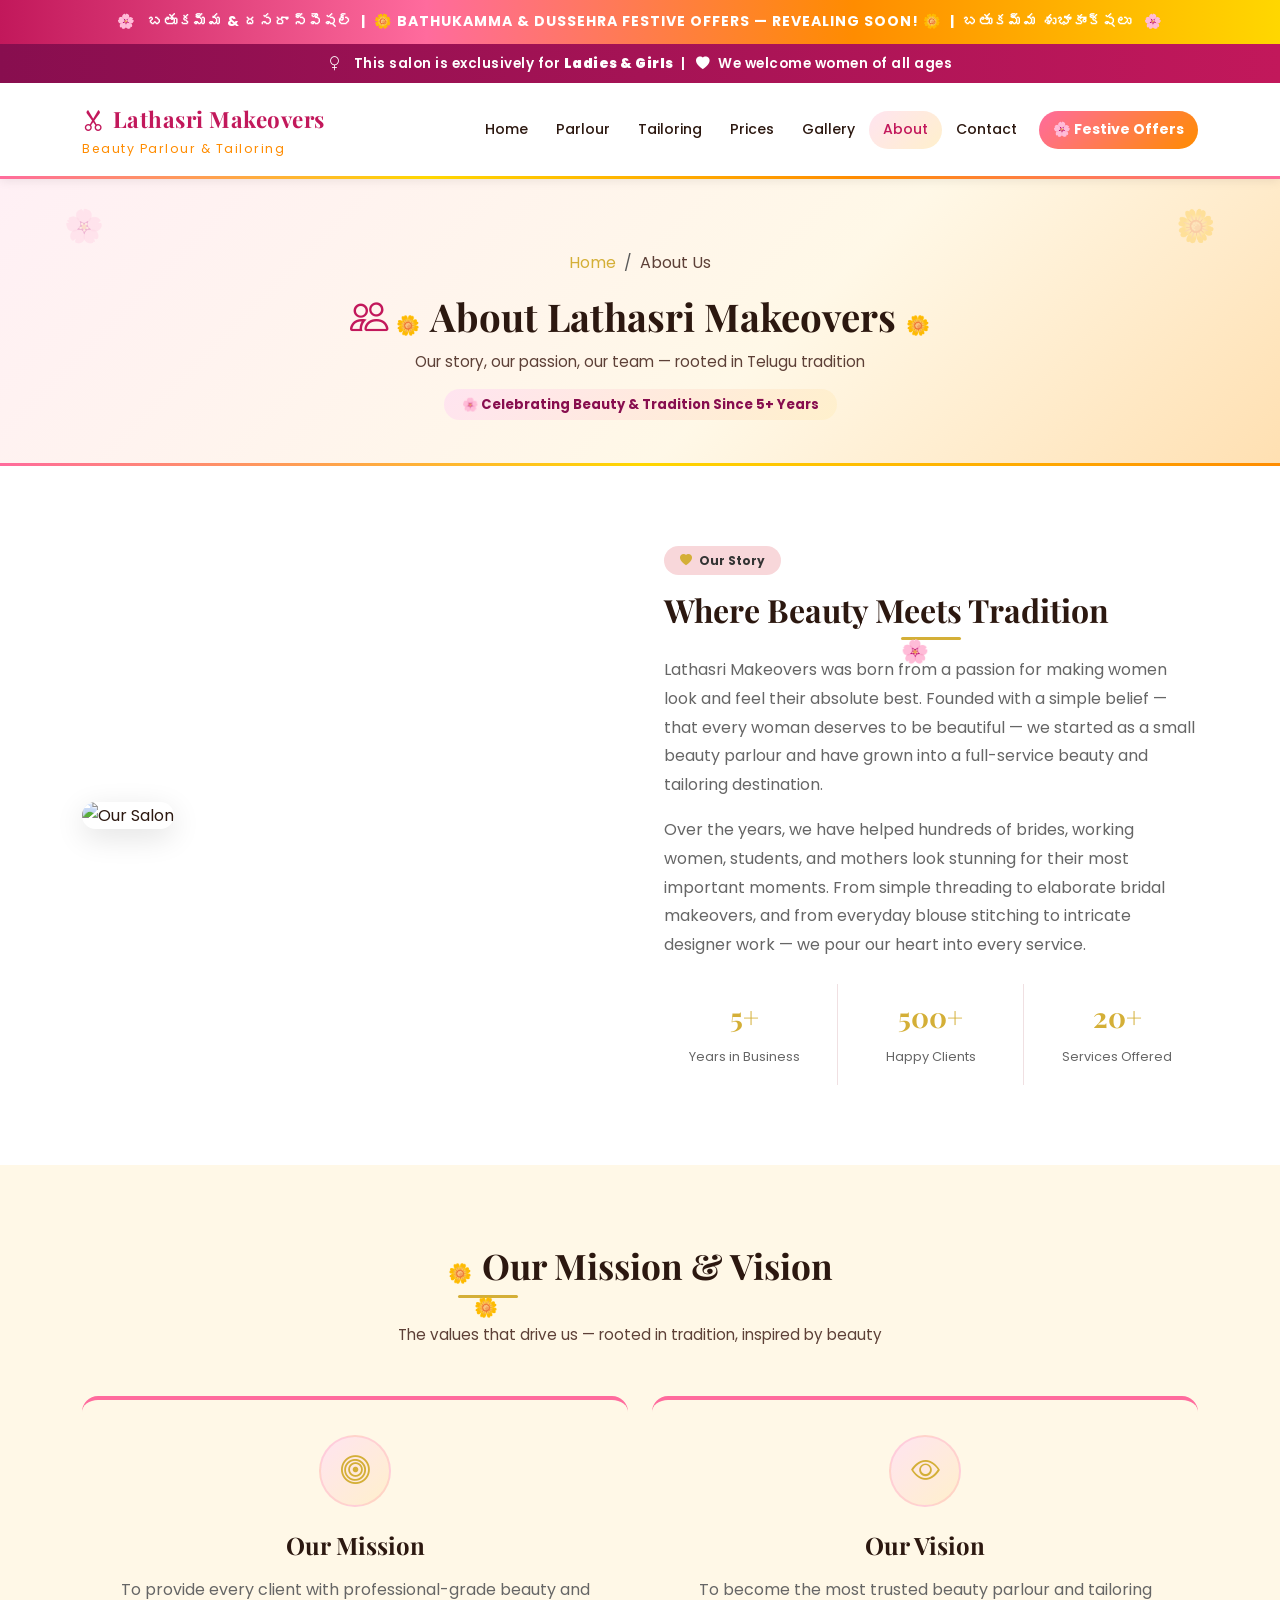
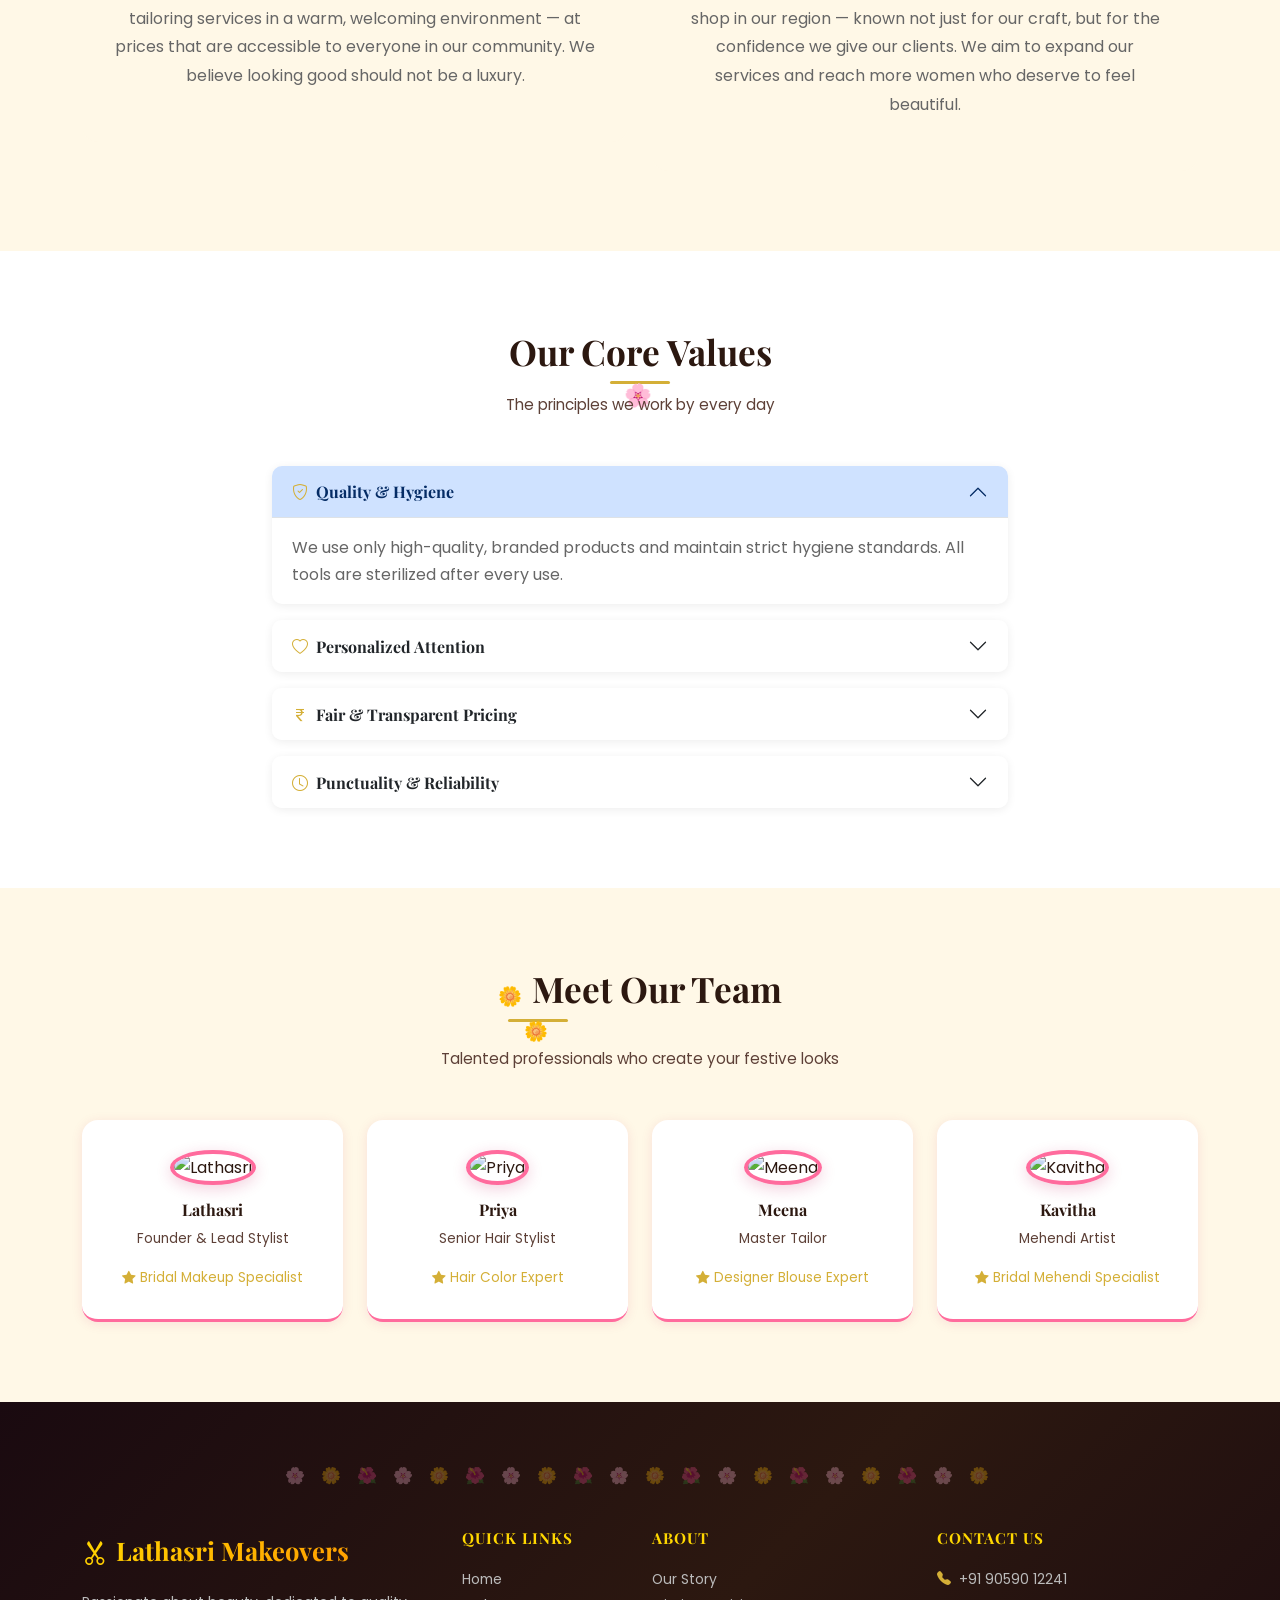
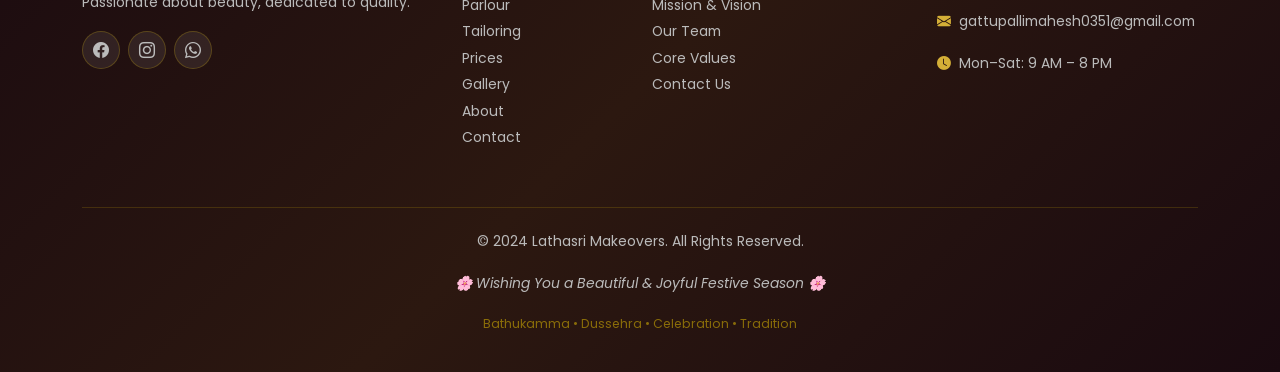
==== about.html @ 3b8ee925 "Applied Bathukamma festive theme — new CSS palette, hero, festival offer section, festive banners, n" ====
﻿<!DOCTYPE html>
<!-- about.html — About Us: Story, Mission, Vision, Team -->
<html lang="en">
<head>
  <meta charset="UTF-8" />
  <meta name="viewport" content="width=device-width, initial-scale=1.0" />
  <title>About Us — Lathasri Makeovers</title>
  <link href="https://cdn.jsdelivr.net/npm/bootstrap@5.3.2/dist/css/bootstrap.min.css" rel="stylesheet" />
  <link href="https://cdn.jsdelivr.net/npm/bootstrap-icons@1.11.3/font/bootstrap-icons.min.css" rel="stylesheet" />
  <link href="https://fonts.googleapis.com/css2?family=Playfair+Display:wght@400;600;700&family=Poppins:wght@300;400;500;600&display=swap" rel="stylesheet" />
  <link rel="stylesheet" href="css/style.css" />
</head>
<body>

  <!-- BATHUKAMMA BANNER -->
  <div class="bathukamma-banner">
    🌸 &nbsp; బతుకమ్మ &amp; దసరా స్పెషల్ &nbsp;|&nbsp; 🌼 BATHUKAMMA &amp; DUSSEHRA FESTIVE OFFERS — REVEALING SOON! 🌼 &nbsp;|&nbsp; బతుకమ్మ శుభాకాంక్షలు &nbsp; 🌸
  </div>
  <!-- LADIES ONLY BANNER -->
  <div class="ladies-banner">
    <i class="bi bi-gender-female me-2"></i>
    This salon is exclusively for <strong>Ladies &amp; Girls</strong> &nbsp;|&nbsp;
    <i class="bi bi-heart-fill mx-1"></i> We welcome women of all ages
  </div>

  <nav class="navbar navbar-expand-lg sticky-top">
    <div class="container">
      <a class="navbar-brand" href="index.html"><i class="bi bi-scissors me-2"></i>Lathasri Makeovers<span>Beauty Parlour & Tailoring</span></a>
      <button class="navbar-toggler" type="button" data-bs-toggle="collapse" data-bs-target="#navMenu" aria-label="Toggle navigation">
        <i class="bi bi-list" style="font-size:1.5rem;color:#C2185B;"></i>
      </button>
      <div class="collapse navbar-collapse" id="navMenu">
        <ul class="navbar-nav ms-auto">
          <li class="nav-item"><a class="nav-link" href="index.html">Home</a></li>
          <li class="nav-item"><a class="nav-link" href="parlour.html">Parlour</a></li>
          <li class="nav-item"><a class="nav-link" href="tailoring.html">Tailoring</a></li>
          <li class="nav-item"><a class="nav-link" href="prices.html">Prices</a></li>
          <li class="nav-item"><a class="nav-link" href="gallery.html">Gallery</a></li>
          <li class="nav-item"><a class="nav-link" href="about.html">About</a></li>
          <li class="nav-item"><a class="nav-link" href="contact.html">Contact</a></li>
          <li class="nav-item ms-lg-2"><a class="nav-link festive-nav px-3" href="index.html#festive-offers">🌸 Festive Offers</a></li>
        </ul>
      </div>
    </div>
  </nav>

  <section class="page-hero">
    <div class="container">
      <nav aria-label="breadcrumb">
        <ol class="breadcrumb"><li class="breadcrumb-item"><a href="index.html">Home</a></li><li class="breadcrumb-item active">About Us</li></ol>
      </nav>
      <h1><i class="bi bi-people me-2" style="color:#C2185B;"></i><span class="festive-heading">About Lathasri Makeovers</span></h1>
      <p>Our story, our passion, our team — rooted in Telugu tradition</p>
      <div class="mt-3">
        <span style="background:linear-gradient(135deg,#FFE4F0,#FFF0CC);color:#880E4F;padding:6px 18px;border-radius:20px;font-size:0.82rem;font-weight:700;">
          🌸 Celebrating Beauty &amp; Tradition Since 5+ Years
        </span>
      </div>
    </div>
  </section>

  <!-- OUR STORY -->
  <section class="section-padding">
    <div class="container">
      <div class="row align-items-center g-5">
        <div class="col-lg-6 fade-in">
          <img src="https://images.unsplash.com/photo-1560066984-138dadb4c035?w=600&q=80"
               alt="Our Salon" class="img-fluid" style="border-radius:16px;box-shadow:0 8px 30px rgba(0,0,0,0.12);" />
        </div>
        <div class="col-lg-6 fade-in">
          <span class="badge px-3 py-2 mb-3" style="background:#F8D7DA;color:#333;border-radius:20px;">
            <i class="bi bi-heart-fill me-1" style="color:#D4AF37;"></i> Our Story
          </span>
          <h2 class="section-title text-start" style="font-size:2rem;">Where Beauty Meets Tradition</h2>
          <p style="color:#666;line-height:1.8;margin-top:1rem;">
            Lathasri Makeovers was born from a passion for making women look and feel their absolute best.
            Founded with a simple belief — that every woman deserves to be beautiful — we started as a
            small beauty parlour and have grown into a full-service beauty and tailoring destination.
          </p>
          <p style="color:#666;line-height:1.8;">
            Over the years, we have helped hundreds of brides, working women, students, and mothers
            look stunning for their most important moments. From simple threading to elaborate bridal makeovers,
            and from everyday blouse stitching to intricate designer work — we pour our heart into every service.
          </p>
          <!-- Stats -->
          <div class="row mt-4">
            <div class="col-4 text-center p-3" style="border-right:1px solid #f0e0e2;">
              <h3 style="color:#D4AF37;font-weight:700;">5+</h3>
              <small style="color:#666;font-size:0.8rem;">Years in Business</small>
            </div>
            <div class="col-4 text-center p-3" style="border-right:1px solid #f0e0e2;">
              <h3 style="color:#D4AF37;font-weight:700;">500+</h3>
              <small style="color:#666;font-size:0.8rem;">Happy Clients</small>
            </div>
            <div class="col-4 text-center p-3">
              <h3 style="color:#D4AF37;font-weight:700;">20+</h3>
              <small style="color:#666;font-size:0.8rem;">Services Offered</small>
            </div>
          </div>
        </div>
      </div>
    </div>
  </section>

  <!-- MISSION & VISION -->
  <section class="section-padding bg-light-pink">
    <div class="container">
      <div class="text-center mb-5">
        <h2 class="section-title festive-heading">Our Mission &amp; Vision</h2>
        <p class="section-subtitle">The values that drive us — rooted in tradition, inspired by beauty</p>
      </div>
      <div class="row g-4">
        <div class="col-md-6 fade-in">
          <div class="mv-card">
            <div class="feature-icon-box mb-4"><i class="bi bi-bullseye" style="color:#D4AF37;"></i></div>
            <h4 style="font-family:'Playfair Display',serif;">Our Mission</h4>
            <p style="color:#666;line-height:1.8;margin-top:1rem;">
              To provide every client with professional-grade beauty and tailoring services in a warm,
              welcoming environment — at prices that are accessible to everyone in our community.
              We believe looking good should not be a luxury.
            </p>
          </div>
        </div>
        <div class="col-md-6 fade-in">
          <div class="mv-card">
            <div class="feature-icon-box mb-4"><i class="bi bi-eye" style="color:#D4AF37;"></i></div>
            <h4 style="font-family:'Playfair Display',serif;">Our Vision</h4>
            <p style="color:#666;line-height:1.8;margin-top:1rem;">
              To become the most trusted beauty parlour and tailoring shop in our region — known not just
              for our craft, but for the confidence we give our clients. We aim to expand our services
              and reach more women who deserve to feel beautiful.
            </p>
          </div>
        </div>
      </div>
    </div>
  </section>

  <!-- VALUES ACCORDION -->
  <section class="section-padding">
    <div class="container">
      <div class="text-center mb-5">
        <h2 class="section-title">Our Core Values</h2>
        <p class="section-subtitle">The principles we work by every day</p>
      </div>
      <div class="row justify-content-center">
        <div class="col-lg-8">
          <!--
            Bootstrap Accordion — expandable FAQ-style sections.
            Each item can be opened/closed independently.
          -->
          <div class="accordion" id="valuesAccordion">
            <div class="accordion-item border-0 mb-3" style="border-radius:10px;overflow:hidden;box-shadow:0 2px 10px rgba(0,0,0,0.07);">
              <h2 class="accordion-header">
                <button class="accordion-button fw-bold" type="button" data-bs-toggle="collapse" data-bs-target="#val1">
                  <i class="bi bi-shield-check me-2" style="color:#D4AF37;"></i> Quality & Hygiene
                </button>
              </h2>
              <div id="val1" class="accordion-collapse collapse show" data-bs-parent="#valuesAccordion">
                <div class="accordion-body" style="color:#666;">
                  We use only high-quality, branded products and maintain strict hygiene standards. All tools are sterilized after every use.
                </div>
              </div>
            </div>
            <div class="accordion-item border-0 mb-3" style="border-radius:10px;overflow:hidden;box-shadow:0 2px 10px rgba(0,0,0,0.07);">
              <h2 class="accordion-header">
                <button class="accordion-button collapsed fw-bold" type="button" data-bs-toggle="collapse" data-bs-target="#val2">
                  <i class="bi bi-heart me-2" style="color:#D4AF37;"></i> Personalized Attention
                </button>
              </h2>
              <div id="val2" class="accordion-collapse collapse" data-bs-parent="#valuesAccordion">
                <div class="accordion-body" style="color:#666;">
                  Every client is unique. We listen carefully to your needs and customize every service to suit your face, skin type, and personal style.
                </div>
              </div>
            </div>
            <div class="accordion-item border-0 mb-3" style="border-radius:10px;overflow:hidden;box-shadow:0 2px 10px rgba(0,0,0,0.07);">
              <h2 class="accordion-header">
                <button class="accordion-button collapsed fw-bold" type="button" data-bs-toggle="collapse" data-bs-target="#val3">
                  <i class="bi bi-currency-rupee me-2" style="color:#D4AF37;"></i> Fair & Transparent Pricing
                </button>
              </h2>
              <div id="val3" class="accordion-collapse collapse" data-bs-parent="#valuesAccordion">
                <div class="accordion-body" style="color:#666;">
                  No hidden charges. Our prices are clearly listed and we discuss all costs before starting any service. What you see is what you pay.
                </div>
              </div>
            </div>
            <div class="accordion-item border-0" style="border-radius:10px;overflow:hidden;box-shadow:0 2px 10px rgba(0,0,0,0.07);">
              <h2 class="accordion-header">
                <button class="accordion-button collapsed fw-bold" type="button" data-bs-toggle="collapse" data-bs-target="#val4">
                  <i class="bi bi-clock me-2" style="color:#D4AF37;"></i> Punctuality & Reliability
                </button>
              </h2>
              <div id="val4" class="accordion-collapse collapse" data-bs-parent="#valuesAccordion">
                <div class="accordion-body" style="color:#666;">
                  We respect your time. Appointments are honored, deliveries are on time, and we never compromise on our commitments.
                </div>
              </div>
            </div>
          </div>
        </div>
      </div>
    </div>
  </section>

  <!-- TEAM SECTION -->
  <section class="section-padding bg-light-pink">
    <div class="container">
      <div class="text-center mb-5">
        <h2 class="section-title festive-heading">Meet Our Team</h2>
        <p class="section-subtitle">Talented professionals who create your festive looks</p>
      </div>
      <div class="row g-4 justify-content-center">

        <div class="col-lg-3 col-md-4 col-sm-6 fade-in">
          <div class="team-card">
            <img src="https://images.unsplash.com/photo-1594744803329-e58b31de8bf5?w=300&q=80" alt="Lathasri" />
            <h5>Lathasri</h5>
            <p>Founder & Lead Stylist</p>
            <div style="color:#D4AF37;font-size:0.85rem;">
              <i class="bi bi-star-fill"></i> Bridal Makeup Specialist
            </div>
          </div>
        </div>

        <div class="col-lg-3 col-md-4 col-sm-6 fade-in">
          <div class="team-card">
            <img src="https://images.unsplash.com/photo-1508214751196-bcfd4ca60f91?w=300&q=80" alt="Priya" />
            <h5>Priya</h5>
            <p>Senior Hair Stylist</p>
            <div style="color:#D4AF37;font-size:0.85rem;">
              <i class="bi bi-star-fill"></i> Hair Color Expert
            </div>
          </div>
        </div>

        <div class="col-lg-3 col-md-4 col-sm-6 fade-in">
          <div class="team-card">
            <img src="https://images.unsplash.com/photo-1487412720507-e7ab37603c6f?w=300&q=80" alt="Meena" />
            <h5>Meena</h5>
            <p>Master Tailor</p>
            <div style="color:#D4AF37;font-size:0.85rem;">
              <i class="bi bi-star-fill"></i> Designer Blouse Expert
            </div>
          </div>
        </div>

        <div class="col-lg-3 col-md-4 col-sm-6 fade-in">
          <div class="team-card">
            <img src="https://images.unsplash.com/photo-1531746020798-e6953c6e8e04?w=300&q=80" alt="Kavitha" />
            <h5>Kavitha</h5>
            <p>Mehendi Artist</p>
            <div style="color:#D4AF37;font-size:0.85rem;">
              <i class="bi bi-star-fill"></i> Bridal Mehendi Specialist
            </div>
          </div>
        </div>

      </div>
    </div>
  </section>

  <footer class="footer">
    <div class="container">
      <div class="row g-4">
        <div class="col-lg-4 col-md-6"><div class="footer-brand mb-3"><i class="bi bi-scissors me-2"></i>Lathasri Makeovers</div><p>Passionate about beauty, dedicated to quality.</p><div class="mt-3"><a href="#" class="social-icon"><i class="bi bi-facebook"></i></a><a href="#" class="social-icon"><i class="bi bi-instagram"></i></a><a href="https://wa.me/919059012241" class="social-icon"><i class="bi bi-whatsapp"></i></a></div></div>
        <div class="col-lg-2 col-md-6"><h5>Quick Links</h5><ul><li><a href="index.html">Home</a></li><li><a href="parlour.html">Parlour</a></li><li><a href="tailoring.html">Tailoring</a></li><li><a href="prices.html">Prices</a></li><li><a href="gallery.html">Gallery</a></li><li><a href="about.html">About</a></li><li><a href="contact.html">Contact</a></li></ul></div>
        <div class="col-lg-3 col-md-6"><h5>About</h5><ul><li>Our Story</li><li>Mission & Vision</li><li>Our Team</li><li>Core Values</li><li><a href="contact.html">Contact Us</a></li></ul></div>
        <div class="col-lg-3 col-md-6"><h5>Contact Us</h5><p><i class="bi bi-telephone-fill me-2" style="color:#D4AF37;"></i><a href="tel:+919059012241">+91 90590 12241</a></p><p><i class="bi bi-envelope-fill me-2" style="color:#D4AF37;"></i><a href="mailto:gattupallimahesh0351@gmail.com">gattupallimahesh0351@gmail.com</a></p><p><i class="bi bi-clock-fill me-2" style="color:#D4AF37;"></i>Mon–Sat: 9 AM – 8 PM</p></div>
      </div>
      <div class="footer-bottom"><p>© 2024 Lathasri Makeovers. All Rights Reserved.</p><p class="footer-festive-msg">🌸 Wishing You a Beautiful &amp; Joyful Festive Season 🌸</p><p style="color:rgba(255,215,0,0.45);font-size:0.78rem;margin-top:4px;">Bathukamma • Dussehra • Celebration • Tradition</p></div>
    </div>
  </footer>

  <button id="scrollTopBtn" aria-label="Scroll to top"><i class="bi bi-arrow-up"></i></button>
  <script src="https://cdn.jsdelivr.net/npm/bootstrap@5.3.2/dist/js/bootstrap.bundle.min.js"></script>
  <script src="js/script.js"></script>
</body>
</html>
---- css/style.css ----
/* ==========================================================
   style.css — Lathasri Makeovers | Bathukamma Festive Theme
   Author: Kiro AI
   Description: Telugu Bathukamma festive theme with elegant
   floral motifs, festive color palette, and premium animations.
   ========================================================== */

/* ----------------------------------------------------------
   1. CSS VARIABLES — Bathukamma Festive Palette
   ---------------------------------------------------------- */
:root {
  /* Bathukamma flower-inspired palette */
  --primary-color: #FF6B9D;       /* Magenta Pink — Bathukamma flower */
  --primary-light: #FFE4F0;       /* Soft pink tint for backgrounds */
  --primary-dark:  #d4527e;       /* Deep pink for hover */
  --secondary-color: #D4AF37;     /* Gold — festive accent */
  --secondary-dark:  #b8962e;     /* Deep gold hover */
  --accent-marigold: #FF8C00;     /* Marigold orange */
  --accent-yellow:   #FFD700;     /* Festival yellow */
  --accent-green:    #2E7D32;     /* Leaf green */
  --accent-magenta:  #C2185B;     /* Deep magenta */
  --accent-cream:    #FFF8E7;     /* Warm cream */
  --text-color: #2C1810;          /* Deep warm brown — readable on cream */
  --text-light: #5D4037;          /* Medium brown — secondary text */
  --bg-white: #ffffff;
  --bg-light: #FFF8E7;            /* Warm cream background */
  --bg-festive: linear-gradient(135deg, #FFF0F5 0%, #FFF8E7 50%, #FFF0E0 100%);
  --shadow-sm: 0 2px 12px rgba(194,24,91,0.10);
  --shadow-md: 0 4px 24px rgba(194,24,91,0.15);
  --shadow-lg: 0 8px 32px rgba(194,24,91,0.20);
  --border-radius: 16px;
  --transition: all 0.35s ease;
  --font-heading: 'Playfair Display', serif;
  --font-body: 'Poppins', sans-serif;
  --floral-border: url("data:image/svg+xml,%3Csvg xmlns='http://www.w3.org/2000/svg' width='40' height='40'%3E%3Ccircle cx='20' cy='20' r='3' fill='%23FF6B9D' opacity='0.3'/%3E%3C/svg%3E");
}

/* ----------------------------------------------------------
   2. GLOBAL RESET & BASE STYLES
   Applied to every element on every page.
   ---------------------------------------------------------- */
* {
  margin: 0;
  padding: 0;
  box-sizing: border-box; /* Padding/border included in element width */
}

html {
  scroll-behavior: smooth; /* Enables smooth anchor scrolling */
}

body {
  font-family: var(--font-body);
  color: var(--text-color);
  background-color: var(--bg-white);
  line-height: 1.7;
  overflow-x: hidden; /* Prevents horizontal scroll on mobile */
}

h1, h2, h3, h4, h5, h6 {
  font-family: var(--font-heading);
  font-weight: 700;
  color: var(--text-color);
}

a {
  text-decoration: none;
  color: inherit;
  transition: var(--transition);
}

img {
  max-width: 100%; /* Images never overflow their container */
  height: auto;
}

/* Utility: Section padding applied to every main section */
.section-padding {
  padding: 80px 0;
}

/* Utility: Light background sections alternate with white */
.bg-light-pink {
  background-color: var(--bg-light);
}

/* ----------------------------------------------------------
   3. SECTION HEADINGS — Reusable title style
   ---------------------------------------------------------- */
.section-title {
  font-size: 2.2rem;
  font-weight: 700;
  color: var(--text-color);
  margin-bottom: 0.5rem;
}

.section-subtitle {
  color: var(--text-light);
  font-size: 1rem;
  margin-bottom: 3rem;
}

/* Gold underline decoration below section titles */
.section-title::after {
  content: '';
  display: block;
  width: 60px;
  height: 3px;
  background: var(--secondary-color);
  margin: 10px auto 0;
  border-radius: 2px;
}

/* ----------------------------------------------------------
   4. NAVBAR STYLES
   Sticky top navbar with pink background and gold accents.
   ---------------------------------------------------------- */
.navbar {
  background-color: var(--bg-white) !important;
  box-shadow: var(--shadow-sm);
  padding: 12px 0;
  transition: var(--transition);
}

/* Logo text styling */
.navbar-brand {
  font-family: var(--font-heading);
  font-size: 1.5rem;
  font-weight: 700;
  color: var(--secondary-color) !important;
  letter-spacing: 0.5px;
}

.navbar-brand span {
  color: var(--text-color);
  font-size: 0.85rem;
  display: block;
  font-family: var(--font-body);
  font-weight: 400;
  letter-spacing: 1px;
}

/* Individual nav links */
.navbar-nav .nav-link {
  font-weight: 500;
  color: var(--text-color) !important;
  padding: 8px 16px !important;
  border-radius: 6px;
  transition: var(--transition);
  font-size: 0.9rem;
}

.navbar-nav .nav-link:hover,
.navbar-nav .nav-link.active {
  background-color: var(--primary-color);
  color: var(--text-color) !important;
}

/* Hamburger icon color on mobile */
.navbar-toggler {
  border: none;
  outline: none;
  box-shadow: none !important;
}

/* ----------------------------------------------------------
   5. BUTTONS — Custom styled buttons using brand colors
   ---------------------------------------------------------- */
.btn-primary-custom {
  background-color: var(--secondary-color);
  color: #fff;
  border: 2px solid var(--secondary-color);
  padding: 10px 28px;
  border-radius: 30px; /* Pill shape */
  font-weight: 600;
  font-size: 0.9rem;
  transition: var(--transition);
  letter-spacing: 0.5px;
}

.btn-primary-custom:hover {
  background-color: var(--secondary-dark);
  border-color: var(--secondary-dark);
  color: #fff;
  transform: translateY(-2px); /* Subtle lift effect */
  box-shadow: var(--shadow-md);
}

.btn-outline-custom {
  background-color: transparent;
  color: var(--secondary-color);
  border: 2px solid var(--secondary-color);
  padding: 10px 28px;
  border-radius: 30px;
  font-weight: 600;
  font-size: 0.9rem;
  transition: var(--transition);
}

.btn-outline-custom:hover {
  background-color: var(--secondary-color);
  color: #fff;
  transform: translateY(-2px);
}

/* WhatsApp green button used on Contact page */
.btn-whatsapp {
  background-color: #25D366;
  color: #fff;
  border: none;
  padding: 12px 28px;
  border-radius: 30px;
  font-weight: 600;
  transition: var(--transition);
}

.btn-whatsapp:hover {
  background-color: #1da851;
  color: #fff;
  transform: translateY(-2px);
}

/* ----------------------------------------------------------
   6. CARDS — Service and feature cards
   ---------------------------------------------------------- */
.service-card {
  background: var(--bg-white);
  border-radius: var(--border-radius);
  box-shadow: var(--shadow-sm);
  transition: var(--transition);
  overflow: hidden;
  border: none;
  height: 100%; /* Equal height in grid rows */
}

.service-card:hover {
  transform: translateY(-8px); /* Card lifts on hover */
  box-shadow: var(--shadow-lg);
}

/* Image container with fixed height for consistent card layout */
.service-card .card-img-top {
  height: 220px;
  object-fit: cover; /* Crops image to fill space without stretching */
  width: 100%;
}

.service-card .card-body {
  padding: 20px;
}

.service-card .card-title {
  font-size: 1.1rem;
  font-weight: 600;
  margin-bottom: 8px;
  color: var(--text-color);
}

.service-card .card-text {
  font-size: 0.87rem;
  color: var(--text-light);
  line-height: 1.6;
}

/* Price badge on service cards */
.price-badge {
  display: inline-block;
  background-color: var(--primary-color);
  color: var(--text-color);
  font-weight: 700;
  padding: 4px 14px;
  border-radius: 20px;
  font-size: 0.88rem;
  margin: 10px 0;
}

/* ----------------------------------------------------------
   7. HERO SECTION (Home Page Banner)
   Full-viewport-height banner with gradient overlay.
   ---------------------------------------------------------- */
.hero-section {
  min-height: 100vh;
  background: linear-gradient(135deg, #fce4ec 0%, #fff8e1 50%, #fce4ec 100%);
  display: flex;
  align-items: center;
  position: relative;
  overflow: hidden;
}

/* Decorative floating circle shapes in the background */
.hero-section::before {
  content: '';
  position: absolute;
  top: -100px;
  right: -100px;
  width: 400px;
  height: 400px;
  background: radial-gradient(circle, rgba(212,175,55,0.15) 0%, transparent 70%);
  border-radius: 50%;
}

.hero-section::after {
  content: '';
  position: absolute;
  bottom: -80px;
  left: -80px;
  width: 300px;
  height: 300px;
  background: radial-gradient(circle, rgba(248,215,218,0.8) 0%, transparent 70%);
  border-radius: 50%;
}

.hero-title {
  font-size: 3.5rem;
  font-weight: 700;
  line-height: 1.2;
  color: var(--text-color);
}

.hero-title .highlight {
  color: var(--secondary-color); /* Gold-colored business name */
}

.hero-subtitle {
  font-size: 1.1rem;
  color: var(--text-light);
  margin: 20px 0 35px;
  max-width: 500px;
}

/* Hero image decorative frame */
.hero-image-wrap {
  position: relative;
  text-align: center;
}

.hero-image-wrap img {
  border-radius: 50% 30% 50% 30%; /* Organic blob shape for image frame */
  box-shadow: var(--shadow-lg);
  max-height: 480px;
  object-fit: cover;
}

/* ----------------------------------------------------------
   8. PAGE HERO (Inner Pages — parlour, tailoring, etc.)
   Smaller banner at the top of non-home pages.
   ---------------------------------------------------------- */
.page-hero {
  background: linear-gradient(135deg, var(--primary-color) 0%, #fff8e1 100%);
  padding: 80px 0 50px;
  text-align: center;
  position: relative;
}

.page-hero h1 {
  font-size: 2.5rem;
  color: var(--text-color);
}

.page-hero p {
  color: var(--text-light);
  font-size: 1rem;
  max-width: 500px;
  margin: 10px auto 0;
}

/* Breadcrumb navigation inside page heroes */
.breadcrumb {
  background: transparent;
  justify-content: center;
}

.breadcrumb-item a {
  color: var(--secondary-color);
}

.breadcrumb-item.active {
  color: var(--text-light);
}

/* ----------------------------------------------------------
   9. FEATURE / WHY CHOOSE US ICONS
   ---------------------------------------------------------- */
.feature-icon-box {
  width: 70px;
  height: 70px;
  background-color: var(--primary-color);
  border-radius: 50%;
  display: flex;
  align-items: center;
  justify-content: center;
  margin: 0 auto 20px;
  font-size: 1.8rem;
  transition: var(--transition);
}

.feature-icon-box:hover {
  background-color: var(--secondary-color);
  color: #fff;
  transform: scale(1.1);
}

/* ----------------------------------------------------------
   10. TESTIMONIALS / REVIEWS SECTION
   ---------------------------------------------------------- */
.testimonial-card {
  background: var(--bg-white);
  border-radius: var(--border-radius);
  padding: 30px;
  box-shadow: var(--shadow-sm);
  border-left: 4px solid var(--secondary-color); /* Gold accent border */
  transition: var(--transition);
}

.testimonial-card:hover {
  box-shadow: var(--shadow-md);
  transform: translateY(-4px);
}

.testimonial-card .stars {
  color: var(--secondary-color);
  font-size: 1rem;
  margin-bottom: 12px;
}

.testimonial-card p {
  color: var(--text-light);
  font-style: italic;
  font-size: 0.93rem;
  line-height: 1.7;
}

.reviewer-name {
  font-weight: 700;
  color: var(--text-color);
  margin-top: 15px;
  font-size: 0.9rem;
}

/* ----------------------------------------------------------
   11. PRICE TABLE
   ---------------------------------------------------------- */
.price-table {
  border-radius: var(--border-radius);
  overflow: hidden;
  box-shadow: var(--shadow-sm);
}

.price-table thead {
  background-color: var(--secondary-color);
  color: #fff;
}

.price-table thead th {
  padding: 16px 20px;
  font-weight: 600;
  font-size: 0.95rem;
  border: none;
}

.price-table tbody tr {
  transition: var(--transition);
}

.price-table tbody tr:hover {
  background-color: var(--bg-light);
}

.price-table tbody td {
  padding: 14px 20px;
  vertical-align: middle;
  font-size: 0.9rem;
  border-color: #f0e0e2;
}

/* Category badges in price table */
.badge-parlour {
  background-color: var(--primary-color);
  color: var(--text-color);
  padding: 4px 12px;
  border-radius: 20px;
  font-size: 0.78rem;
  font-weight: 600;
}

.badge-tailoring {
  background-color: #fff3cd;
  color: #856404;
  padding: 4px 12px;
  border-radius: 20px;
  font-size: 0.78rem;
  font-weight: 600;
}

/* Search box in price page */
.search-box {
  border: 2px solid var(--primary-color);
  border-radius: 30px;
  padding: 10px 20px;
  font-size: 0.9rem;
  transition: var(--transition);
  outline: none;
}

.search-box:focus {
  border-color: var(--secondary-color);
  box-shadow: 0 0 0 3px rgba(212,175,55,0.15);
}

/* ----------------------------------------------------------
   12. GALLERY STYLES
   ---------------------------------------------------------- */
.gallery-item {
  overflow: hidden;
  border-radius: var(--border-radius);
  position: relative;
  cursor: pointer;
  box-shadow: var(--shadow-sm);
}

.gallery-item img {
  width: 100%;
  height: 250px;
  object-fit: cover;
  transition: transform 0.4s ease;
}

/* Overlay that slides up on hover */
.gallery-overlay {
  position: absolute;
  bottom: 0;
  left: 0;
  right: 0;
  background: linear-gradient(transparent, rgba(212,175,55,0.85));
  padding: 20px;
  transform: translateY(100%);
  transition: var(--transition);
}

.gallery-item:hover img {
  transform: scale(1.08); /* Zoom effect on image */
}

.gallery-item:hover .gallery-overlay {
  transform: translateY(0); /* Overlay slides into view */
}

.gallery-overlay p {
  color: #fff;
  font-weight: 600;
  margin: 0;
  font-size: 0.9rem;
}

/* Category filter buttons above gallery */
.filter-btn {
  border: 2px solid var(--secondary-color);
  color: var(--secondary-color);
  background: transparent;
  padding: 6px 20px;
  border-radius: 25px;
  font-size: 0.85rem;
  font-weight: 600;
  margin: 4px;
  cursor: pointer;
  transition: var(--transition);
}

.filter-btn:hover,
.filter-btn.active {
  background-color: var(--secondary-color);
  color: #fff;
}

/* ----------------------------------------------------------
   13. CONTACT PAGE
   ---------------------------------------------------------- */
.contact-info-card {
  background: var(--bg-light);
  border-radius: var(--border-radius);
  padding: 30px;
  text-align: center;
  transition: var(--transition);
}

.contact-info-card:hover {
  box-shadow: var(--shadow-md);
  transform: translateY(-4px);
}

.contact-icon {
  width: 60px;
  height: 60px;
  background-color: var(--secondary-color);
  color: #fff;
  border-radius: 50%;
  display: flex;
  align-items: center;
  justify-content: center;
  font-size: 1.4rem;
  margin: 0 auto 15px;
}

.contact-form-card {
  background: var(--bg-white);
  border-radius: var(--border-radius);
  padding: 40px;
  box-shadow: var(--shadow-md);
}

.form-control-custom {
  border: 2px solid #f0e0e2;
  border-radius: 8px;
  padding: 12px 16px;
  font-size: 0.9rem;
  transition: var(--transition);
}

.form-control-custom:focus {
  border-color: var(--secondary-color);
  box-shadow: 0 0 0 3px rgba(212,175,55,0.15);
  outline: none;
}

/* Business hours table */
.hours-table td {
  padding: 8px 0;
  border: none;
  font-size: 0.9rem;
}

.hours-table .day {
  font-weight: 600;
  color: var(--text-color);
  padding-right: 20px;
}

.hours-table .time {
  color: var(--secondary-color);
  font-weight: 600;
}

/* ----------------------------------------------------------
   14. ABOUT PAGE — Team cards, story section
   ---------------------------------------------------------- */
.team-card {
  text-align: center;
  background: var(--bg-white);
  border-radius: var(--border-radius);
  padding: 30px 20px;
  box-shadow: var(--shadow-sm);
  transition: var(--transition);
}

.team-card:hover {
  transform: translateY(-6px);
  box-shadow: var(--shadow-lg);
}

.team-card img {
  width: 110px;
  height: 110px;
  border-radius: 50%;
  object-fit: cover;
  border: 4px solid var(--secondary-color);
  margin-bottom: 15px;
}

.team-card h5 {
  font-size: 1rem;
  font-weight: 700;
}

.team-card p {
  font-size: 0.85rem;
  color: var(--text-light);
}

/* Mission/Vision icon boxes */
.mv-card {
  background: var(--bg-light);
  border-radius: var(--border-radius);
  padding: 35px 30px;
  text-align: center;
  border-top: 4px solid var(--secondary-color);
  transition: var(--transition);
}

.mv-card:hover {
  box-shadow: var(--shadow-md);
}

/* ----------------------------------------------------------
   15. FOOTER
   ---------------------------------------------------------- */
.footer {
  background-color: #1a1a1a; /* Very dark background */
  color: #ccc;
  padding: 60px 0 20px;
}

.footer h5 {
  color: var(--secondary-color);
  font-weight: 700;
  margin-bottom: 20px;
  font-size: 1rem;
  letter-spacing: 1px;
  text-transform: uppercase;
}

.footer p, .footer li {
  font-size: 0.87rem;
  line-height: 1.9;
  color: #aaa;
}

.footer ul {
  list-style: none;
  padding: 0;
}

.footer a {
  color: #aaa;
  transition: var(--transition);
}

.footer a:hover {
  color: var(--secondary-color);
  padding-left: 4px; /* Subtle indent on hover */
}

/* Social media icon circles */
.social-icon {
  display: inline-flex;
  align-items: center;
  justify-content: center;
  width: 38px;
  height: 38px;
  background-color: rgba(255,255,255,0.1);
  border-radius: 50%;
  color: #ccc;
  font-size: 1rem;
  margin-right: 8px;
  transition: var(--transition);
}

.social-icon:hover {
  background-color: var(--secondary-color);
  color: #fff;
}

.footer-bottom {
  border-top: 1px solid #333;
  margin-top: 40px;
  padding-top: 20px;
  text-align: center;
  font-size: 0.82rem;
  color: #666;
}

.footer-brand {
  font-family: var(--font-heading);
  font-size: 1.6rem;
  font-weight: 700;
  color: var(--secondary-color);
}

/* ----------------------------------------------------------
   16. SCROLL TO TOP BUTTON
   ---------------------------------------------------------- */
#scrollTopBtn {
  position: fixed;
  bottom: 30px;
  right: 30px;
  width: 45px;
  height: 45px;
  background-color: var(--secondary-color);
  color: #fff;
  border: none;
  border-radius: 50%;
  font-size: 1.1rem;
  cursor: pointer;
  display: none; /* Hidden by default, shown via JS on scroll */
  z-index: 999;
  box-shadow: var(--shadow-md);
  transition: var(--transition);
}

#scrollTopBtn:hover {
  background-color: var(--secondary-dark);
  transform: translateY(-3px);
}

/* ----------------------------------------------------------
   17. SPECIAL OFFER BADGE / RIBBON
   ---------------------------------------------------------- */
.offer-ribbon {
  position: absolute;
  top: 14px;
  left: -5px;
  background-color: var(--secondary-color);
  color: #fff;
  padding: 4px 14px;
  font-size: 0.78rem;
  font-weight: 700;
  border-radius: 0 4px 4px 0;
  box-shadow: 2px 2px 5px rgba(0,0,0,0.15);
}

.card-position-relative {
  position: relative;
}

/* ----------------------------------------------------------
   18. ANIMATIONS — Fade-in on scroll
   ---------------------------------------------------------- */
.fade-in {
  opacity: 0;
  transform: translateY(30px);
  transition: opacity 0.6s ease, transform 0.6s ease;
}

.fade-in.visible {
  opacity: 1;
  transform: translateY(0);
}

/* Staggered delay for grid items */
.fade-in:nth-child(2) { transition-delay: 0.1s; }
.fade-in:nth-child(3) { transition-delay: 0.2s; }
.fade-in:nth-child(4) { transition-delay: 0.3s; }

/* ----------------------------------------------------------
   19. RESPONSIVE OVERRIDES — Mobile-specific adjustments
   ---------------------------------------------------------- */
@media (max-width: 768px) {
  .hero-title {
    font-size: 2.2rem;
  }

  .section-title {
    font-size: 1.7rem;
  }

  .hero-image-wrap {
    margin-top: 40px;
  }

  .contact-form-card {
    padding: 25px 20px;
  }

  .section-padding {
    padding: 55px 0;
  }
}

@media (max-width: 576px) {
  .hero-title {
    font-size: 1.8rem;
  }

  .service-card .card-img-top {
    height: 180px;
  }

  #scrollTopBtn {
    bottom: 20px;
    right: 20px;
  }
}

/* ----------------------------------------------------------
   20. LOADING SPINNER (optional enhancement)
   ---------------------------------------------------------- */
.spinner-overlay {
  position: fixed;
  inset: 0;
  background: #fff;
  display: flex;
  align-items: center;
  justify-content: center;
  z-index: 9999;
  transition: opacity 0.4s ease;
}

.spinner-overlay.hidden {
  opacity: 0;
  pointer-events: none;
}


/* ==========================================================
   BATHUKAMMA FESTIVE THEME — Additional Styles
   ========================================================== */

/* ----------------------------------------------------------
   FESTIVE TOP ANNOUNCEMENT BANNER
   ---------------------------------------------------------- */
.bathukamma-banner {
  background: linear-gradient(90deg, #C2185B, #FF6B9D, #FF8C00, #FFD700, #FF8C00, #FF6B9D, #C2185B);
  background-size: 200% auto;
  animation: bannerShimmer 4s linear infinite;
  color: #fff;
  text-align: center;
  padding: 10px 16px;
  font-size: 0.88rem;
  font-weight: 700;
  letter-spacing: 1px;
  position: relative;
  z-index: 9999;
  overflow: hidden;
}

@keyframes bannerShimmer {
  0% { background-position: 0% center; }
  100% { background-position: 200% center; }
}

/* ----------------------------------------------------------
   LADIES ONLY BANNER — festive update
   ---------------------------------------------------------- */
.ladies-banner {
  background: linear-gradient(90deg, #880E4F, #C2185B);
  color: #fff;
  text-align: center;
  padding: 8px 16px;
  font-size: 0.85rem;
  font-weight: 600;
  letter-spacing: 0.5px;
  z-index: 9998;
  position: relative;
}

/* ----------------------------------------------------------
   NAVBAR — Festive Update
   ---------------------------------------------------------- */
.navbar {
  background: rgba(255,255,255,0.97) !important;
  border-bottom: 3px solid transparent;
  border-image: linear-gradient(90deg, #FF6B9D, #FFD700, #FF8C00, #FF6B9D) 1;
  box-shadow: 0 2px 20px rgba(194,24,91,0.12);
}

.navbar-brand {
  font-family: var(--font-heading);
  font-size: 1.4rem;
  font-weight: 700;
  color: var(--accent-magenta) !important;
}

.navbar-brand span {
  color: var(--text-light);
  font-size: 0.78rem;
  display: block;
  font-family: var(--font-body);
  font-weight: 400;
  letter-spacing: 1.5px;
  color: var(--accent-marigold) !important;
}

.navbar-nav .nav-link {
  font-weight: 500;
  color: var(--text-color) !important;
  padding: 7px 14px !important;
  border-radius: 20px;
  font-size: 0.88rem;
  transition: var(--transition);
}

.navbar-nav .nav-link:hover,
.navbar-nav .nav-link.active {
  background: linear-gradient(135deg, #FFE4F0, #FFF0CC);
  color: var(--accent-magenta) !important;
}

/* Festive Offers nav item — highlighted */
.nav-link.festive-nav {
  background: linear-gradient(135deg, #FF6B9D, #FF8C00) !important;
  color: #fff !important;
  font-weight: 700;
  animation: navPulse 2s ease-in-out infinite;
}

@keyframes navPulse {
  0%, 100% { box-shadow: 0 0 0 0 rgba(255,107,157,0.5); }
  50% { box-shadow: 0 0 0 6px rgba(255,107,157,0); }
}

/* ----------------------------------------------------------
   GLOBAL BASE UPDATES
   ---------------------------------------------------------- */
body {
  background-color: #fff;
}

.bg-light-pink {
  background: var(--bg-light) !important;
}

/* Decorative floral divider between sections */
.floral-divider {
  text-align: center;
  font-size: 1.4rem;
  letter-spacing: 8px;
  color: var(--primary-color);
  margin: 0;
  line-height: 1;
}

/* ----------------------------------------------------------
   SECTION TITLES — Festive Update
   ---------------------------------------------------------- */
.section-title {
  font-size: 2.2rem;
  font-weight: 700;
  color: var(--text-color);
  margin-bottom: 0.5rem;
}

.section-title::after {
  content: '🌸';
  display: block;
  font-size: 1.4rem;
  margin: 8px auto 0;
  letter-spacing: 4px;
}

.section-subtitle {
  color: var(--text-light);
  font-size: 0.95rem;
  margin-bottom: 3rem;
}

/* Festive flower decoration around headings */
.festive-heading {
  position: relative;
  display: inline-block;
}

.festive-heading::before {
  content: '🌼';
  margin-right: 10px;
  font-size: 1.2rem;
}

.festive-heading::after {
  content: '🌼';
  margin-left: 10px;
  font-size: 1.2rem;
}

/* ----------------------------------------------------------
   HERO SECTION — Bathukamma Festive Redesign
   ---------------------------------------------------------- */
.hero-section {
  min-height: 100vh;
  background: linear-gradient(135deg, #FFF0F5 0%, #FFF8E7 40%, #FFF0E0 70%, #FFE4F0 100%);
  display: flex;
  align-items: center;
  position: relative;
  overflow: hidden;
}

/* Animated floating petals background */
.hero-section::before {
  content: '';
  position: absolute;
  top: -100px; right: -100px;
  width: 500px; height: 500px;
  background: radial-gradient(circle, rgba(255,107,157,0.18) 0%, transparent 70%);
  border-radius: 50%;
  animation: floatOrb 6s ease-in-out infinite;
}

.hero-section::after {
  content: '';
  position: absolute;
  bottom: -80px; left: -80px;
  width: 350px; height: 350px;
  background: radial-gradient(circle, rgba(255,215,0,0.15) 0%, transparent 70%);
  border-radius: 50%;
  animation: floatOrb 8s ease-in-out infinite reverse;
}

@keyframes floatOrb {
  0%, 100% { transform: translateY(0) scale(1); }
  50% { transform: translateY(-25px) scale(1.05); }
}

.hero-title {
  font-size: 3.2rem;
  font-weight: 700;
  line-height: 1.2;
  color: var(--text-color);
}

.hero-title .highlight {
  background: linear-gradient(135deg, #C2185B, #FF8C00);
  -webkit-background-clip: text;
  -webkit-text-fill-color: transparent;
  background-clip: text;
}

.hero-subtitle {
  font-size: 1rem;
  color: var(--text-light);
  margin: 16px 0 12px;
  max-width: 500px;
}

.hero-festive-msg {
  font-size: 0.9rem;
  color: var(--accent-magenta);
  font-weight: 600;
  background: rgba(255,107,157,0.1);
  border-left: 3px solid var(--primary-color);
  padding: 8px 14px;
  border-radius: 0 8px 8px 0;
  margin-bottom: 28px;
  display: inline-block;
}

.hero-image-wrap img {
  border-radius: 40% 60% 40% 60% / 60% 40% 60% 40%;
  box-shadow: 0 12px 40px rgba(194,24,91,0.25);
  max-height: 480px;
  object-fit: cover;
  animation: floatImage 5s ease-in-out infinite;
}

@keyframes floatImage {
  0%, 100% { transform: translateY(0); }
  50% { transform: translateY(-12px); }
}

/* ----------------------------------------------------------
   COMING SOON FESTIVAL OFFER SECTION
   ---------------------------------------------------------- */
.festival-offer-section {
  background: linear-gradient(135deg, #2C1810 0%, #4A1533 50%, #2C1810 100%);
  padding: 70px 0;
  position: relative;
  overflow: hidden;
  text-align: center;
}

.festival-offer-section::before {
  content: '🌸 🌼 🌺 🌸 🌼 🌺 🌸 🌼 🌺 🌸 🌼 🌺 🌸 🌼 🌺';
  position: absolute;
  top: 12px;
  left: 0; right: 0;
  font-size: 1.2rem;
  letter-spacing: 4px;
  opacity: 0.4;
  white-space: nowrap;
  overflow: hidden;
}

.festival-offer-section::after {
  content: '🌸 🌼 🌺 🌸 🌼 🌺 🌸 🌼 🌺 🌸 🌼 🌺 🌸 🌼 🌺';
  position: absolute;
  bottom: 12px;
  left: 0; right: 0;
  font-size: 1.2rem;
  letter-spacing: 4px;
  opacity: 0.4;
  white-space: nowrap;
  overflow: hidden;
}

.offer-main-title {
  font-family: var(--font-heading);
  font-size: 2.8rem;
  color: var(--accent-yellow);
  font-weight: 700;
  text-shadow: 0 2px 20px rgba(255,215,0,0.5);
  margin-bottom: 10px;
}

.offer-subtitle {
  font-size: 1.3rem;
  color: #FFB3D1;
  margin-bottom: 20px;
  font-weight: 500;
}

.offer-desc {
  color: rgba(255,255,255,0.8);
  font-size: 0.95rem;
  max-width: 560px;
  margin: 0 auto 30px;
  line-height: 1.8;
}

.coming-soon-badge {
  display: inline-block;
  background: linear-gradient(135deg, #FFD700, #FF8C00);
  color: #2C1810;
  padding: 12px 36px;
  border-radius: 50px;
  font-size: 1rem;
  font-weight: 800;
  letter-spacing: 2px;
  text-transform: uppercase;
  animation: badgePulse 2s ease-in-out infinite;
  box-shadow: 0 4px 20px rgba(255,215,0,0.5);
  border: none;
  cursor: default;
}

@keyframes badgePulse {
  0%, 100% { transform: scale(1); box-shadow: 0 4px 20px rgba(255,215,0,0.5); }
  50% { transform: scale(1.04); box-shadow: 0 8px 30px rgba(255,215,0,0.7); }
}

.offer-services-row {
  margin-top: 30px;
  display: flex;
  justify-content: center;
  gap: 20px;
  flex-wrap: wrap;
}

.offer-service-pill {
  background: rgba(255,255,255,0.12);
  color: #fff;
  border: 1px solid rgba(255,215,0,0.4);
  padding: 8px 22px;
  border-radius: 30px;
  font-size: 0.85rem;
  font-weight: 600;
  backdrop-filter: blur(4px);
}

/* ----------------------------------------------------------
   PAGE HERO — Festive Update (inner pages)
   ---------------------------------------------------------- */
.page-hero {
  background: linear-gradient(135deg, #FFF0F5 0%, #FFF8E7 60%, #FFE0B2 100%);
  padding: 70px 0 45px;
  text-align: center;
  position: relative;
  border-bottom: 3px solid transparent;
  border-image: linear-gradient(90deg, #FF6B9D, #FFD700, #FF8C00) 1;
}

.page-hero::before {
  content: '🌸';
  position: absolute;
  top: 20px; left: 5%;
  font-size: 2rem;
  opacity: 0.25;
  animation: floatOrb 4s ease-in-out infinite;
}

.page-hero::after {
  content: '🌼';
  position: absolute;
  top: 20px; right: 5%;
  font-size: 2rem;
  opacity: 0.25;
  animation: floatOrb 5s ease-in-out infinite reverse;
}

.page-hero h1 {
  font-size: 2.4rem;
  color: var(--text-color);
}

.page-hero p {
  color: var(--text-light);
  font-size: 0.95rem;
  max-width: 500px;
  margin: 10px auto 0;
}

/* ----------------------------------------------------------
   BUTTONS — Festive Update
   ---------------------------------------------------------- */
.btn-primary-custom {
  background: linear-gradient(135deg, #C2185B, #FF6B9D);
  color: #fff;
  border: none;
  padding: 11px 30px;
  border-radius: 30px;
  font-weight: 700;
  font-size: 0.9rem;
  transition: var(--transition);
  letter-spacing: 0.5px;
  box-shadow: 0 4px 15px rgba(194,24,91,0.3);
}

.btn-primary-custom:hover {
  background: linear-gradient(135deg, #FF8C00, #FFD700);
  color: #2C1810;
  transform: translateY(-3px);
  box-shadow: 0 6px 20px rgba(255,140,0,0.4);
}

.btn-outline-custom {
  background: transparent;
  color: var(--accent-magenta);
  border: 2px solid var(--accent-magenta);
  padding: 11px 30px;
  border-radius: 30px;
  font-weight: 700;
  font-size: 0.9rem;
  transition: var(--transition);
}

.btn-outline-custom:hover {
  background: linear-gradient(135deg, #C2185B, #FF6B9D);
  color: #fff;
  border-color: transparent;
  transform: translateY(-3px);
  box-shadow: 0 6px 20px rgba(194,24,91,0.3);
}

.btn-whatsapp {
  background: linear-gradient(135deg, #25D366, #128C7E);
  color: #fff;
  border: none;
  padding: 11px 28px;
  border-radius: 30px;
  font-weight: 700;
  transition: var(--transition);
}

.btn-whatsapp:hover {
  background: linear-gradient(135deg, #128C7E, #25D366);
  color: #fff;
  transform: translateY(-3px);
}

.btn-festive-offer {
  background: linear-gradient(135deg, #FFD700, #FF8C00);
  color: #2C1810;
  border: none;
  padding: 13px 36px;
  border-radius: 30px;
  font-weight: 800;
  font-size: 1rem;
  letter-spacing: 1px;
  transition: var(--transition);
  box-shadow: 0 4px 20px rgba(255,215,0,0.5);
}

.btn-festive-offer:hover {
  transform: translateY(-4px) scale(1.03);
  box-shadow: 0 8px 28px rgba(255,215,0,0.6);
  color: #2C1810;
}

/* ----------------------------------------------------------
   SERVICE CARDS — Festive Update
   ---------------------------------------------------------- */
.service-card {
  background: #fff;
  border-radius: var(--border-radius);
  box-shadow: var(--shadow-sm);
  transition: var(--transition);
  overflow: hidden;
  border: 1px solid rgba(255,107,157,0.15);
  height: 100%;
}

.service-card:hover {
  transform: translateY(-10px);
  box-shadow: var(--shadow-lg);
  border-color: rgba(194,24,91,0.3);
}

.service-card .card-img-top {
  height: 220px;
  object-fit: cover;
  width: 100%;
}

.service-card .card-title {
  font-size: 1.05rem;
  font-weight: 700;
  color: var(--text-color);
}

.service-card .card-text {
  font-size: 0.86rem;
  color: var(--text-light);
  line-height: 1.6;
}

/* Price badge — festive style */
.price-badge {
  display: inline-block;
  background: linear-gradient(135deg, #FF6B9D, #FF8C00);
  color: #fff;
  font-weight: 700;
  padding: 4px 16px;
  border-radius: 20px;
  font-size: 0.85rem;
  margin: 10px 0;
  box-shadow: 0 2px 8px rgba(194,24,91,0.25);
}

/* ----------------------------------------------------------
   WHY CHOOSE US — Feature Icons
   ---------------------------------------------------------- */
.feature-icon-box {
  width: 72px;
  height: 72px;
  background: linear-gradient(135deg, #FFE4F0, #FFF0CC);
  border-radius: 50%;
  display: flex;
  align-items: center;
  justify-content: center;
  margin: 0 auto 20px;
  font-size: 1.8rem;
  transition: var(--transition);
  border: 2px solid rgba(255,107,157,0.2);
}

.feature-icon-box:hover {
  background: linear-gradient(135deg, #FF6B9D, #FF8C00);
  transform: scale(1.12) rotate(5deg);
  border-color: transparent;
}

/* ----------------------------------------------------------
   TESTIMONIALS — Festive Update
   ---------------------------------------------------------- */
.testimonial-card {
  background: #fff;
  border-radius: var(--border-radius);
  padding: 30px;
  box-shadow: var(--shadow-sm);
  border-left: 4px solid var(--primary-color);
  border-top: 1px solid rgba(255,107,157,0.15);
  transition: var(--transition);
  position: relative;
}

.testimonial-card::before {
  content: '❝';
  position: absolute;
  top: 14px; right: 20px;
  font-size: 3rem;
  color: rgba(255,107,157,0.12);
  font-family: serif;
  line-height: 1;
}

.testimonial-card:hover {
  box-shadow: var(--shadow-md);
  transform: translateY(-5px);
}

.testimonial-card .stars { color: var(--accent-marigold); font-size: 1rem; }
.testimonial-card p { color: var(--text-light); font-style: italic; font-size: 0.9rem; line-height: 1.7; }
.reviewer-name { font-weight: 700; color: var(--accent-magenta); margin-top: 14px; font-size: 0.9rem; }

/* ----------------------------------------------------------
   PRICE TABLE — Festive Update
   ---------------------------------------------------------- */
.price-table { border-radius: var(--border-radius); overflow: hidden; box-shadow: var(--shadow-sm); }
.price-table thead { background: linear-gradient(135deg, #C2185B, #FF6B9D); color: #fff; }
.price-table thead th { padding: 16px 20px; font-weight: 600; font-size: 0.95rem; border: none; }
.price-table tbody tr:hover { background-color: #FFF0F5; }
.price-table tbody td { padding: 14px 20px; vertical-align: middle; font-size: 0.9rem; border-color: #FFE4F0; }

.badge-parlour {
  background: linear-gradient(135deg, #FFE4F0, #FFB3D1);
  color: #880E4F;
  padding: 4px 12px; border-radius: 20px; font-size: 0.78rem; font-weight: 700;
}

.badge-tailoring {
  background: linear-gradient(135deg, #FFF0CC, #FFD54F);
  color: #5D4037;
  padding: 4px 12px; border-radius: 20px; font-size: 0.78rem; font-weight: 700;
}

.search-box {
  border: 2px solid #FFB3D1;
  border-radius: 30px;
  padding: 10px 20px;
  font-size: 0.9rem;
  transition: var(--transition);
  outline: none;
}

.search-box:focus {
  border-color: var(--accent-magenta);
  box-shadow: 0 0 0 3px rgba(194,24,91,0.15);
}

/* ----------------------------------------------------------
   GALLERY — Festive Update
   ---------------------------------------------------------- */
.gallery-item {
  overflow: hidden;
  border-radius: var(--border-radius);
  position: relative;
  cursor: pointer;
  box-shadow: var(--shadow-sm);
  border: 2px solid rgba(255,107,157,0.1);
}

.gallery-item img {
  width: 100%;
  height: 250px;
  object-fit: cover;
  transition: transform 0.45s ease;
}

.gallery-overlay {
  position: absolute;
  bottom: 0; left: 0; right: 0;
  background: linear-gradient(transparent, rgba(194,24,91,0.88));
  padding: 20px;
  transform: translateY(100%);
  transition: var(--transition);
}

.gallery-item:hover img { transform: scale(1.1); }
.gallery-item:hover .gallery-overlay { transform: translateY(0); }
.gallery-overlay p { color: #fff; font-weight: 700; margin: 0; font-size: 0.9rem; }

.filter-btn {
  border: 2px solid var(--accent-magenta);
  color: var(--accent-magenta);
  background: transparent;
  padding: 7px 22px;
  border-radius: 25px;
  font-size: 0.85rem;
  font-weight: 600;
  margin: 4px;
  cursor: pointer;
  transition: var(--transition);
}

.filter-btn:hover, .filter-btn.active {
  background: linear-gradient(135deg, #C2185B, #FF6B9D);
  color: #fff;
  border-color: transparent;
}

/* ----------------------------------------------------------
   CONTACT PAGE — Festive Update
   ---------------------------------------------------------- */
.contact-info-card {
  background: var(--bg-light);
  border-radius: var(--border-radius);
  padding: 30px;
  text-align: center;
  transition: var(--transition);
  border: 1px solid rgba(255,107,157,0.15);
}

.contact-info-card:hover { box-shadow: var(--shadow-md); transform: translateY(-5px); }

.contact-icon {
  width: 60px; height: 60px;
  background: linear-gradient(135deg, #C2185B, #FF6B9D);
  color: #fff;
  border-radius: 50%;
  display: flex; align-items: center; justify-content: center;
  font-size: 1.4rem;
  margin: 0 auto 15px;
  box-shadow: 0 4px 15px rgba(194,24,91,0.3);
}

.contact-form-card {
  background: #fff;
  border-radius: var(--border-radius);
  padding: 40px;
  box-shadow: var(--shadow-md);
  border-top: 4px solid var(--primary-color);
}

.form-control-custom {
  border: 2px solid #FFE4F0;
  border-radius: 10px;
  padding: 12px 16px;
  font-size: 0.9rem;
  transition: var(--transition);
}

.form-control-custom:focus {
  border-color: var(--accent-magenta);
  box-shadow: 0 0 0 3px rgba(194,24,91,0.12);
  outline: none;
}

.hours-table td { padding: 8px 0; border: none; font-size: 0.9rem; }
.hours-table .day { font-weight: 700; color: var(--text-color); padding-right: 20px; }
.hours-table .time { color: var(--accent-magenta); font-weight: 700; }

/* ----------------------------------------------------------
   ABOUT PAGE — Mission/Vision/Team
   ---------------------------------------------------------- */
.team-card {
  text-align: center;
  background: #fff;
  border-radius: var(--border-radius);
  padding: 30px 20px;
  box-shadow: var(--shadow-sm);
  transition: var(--transition);
  border-bottom: 3px solid var(--primary-color);
}

.team-card:hover { transform: translateY(-8px); box-shadow: var(--shadow-lg); }

.team-card img {
  width: 110px; height: 110px;
  border-radius: 50%;
  object-fit: cover;
  border: 4px solid var(--primary-color);
  margin-bottom: 15px;
  box-shadow: 0 4px 15px rgba(194,24,91,0.2);
}

.mv-card {
  background: var(--bg-light);
  border-radius: var(--border-radius);
  padding: 35px 30px;
  text-align: center;
  border-top: 4px solid var(--primary-color);
  transition: var(--transition);
}

.mv-card:hover { box-shadow: var(--shadow-md); }

/* ----------------------------------------------------------
   FOOTER — Festive Update
   ---------------------------------------------------------- */
.footer {
  background: linear-gradient(135deg, #1a0a10 0%, #2C1810 50%, #1a0a10 100%);
  color: #ccc;
  padding: 60px 0 20px;
  position: relative;
}

.footer::before {
  content: '🌸 🌼 🌺 🌸 🌼 🌺 🌸 🌼 🌺 🌸 🌼 🌺 🌸 🌼 🌺 🌸 🌼 🌺 🌸 🌼';
  display: block;
  text-align: center;
  font-size: 1rem;
  letter-spacing: 6px;
  opacity: 0.3;
  margin-bottom: 40px;
  white-space: nowrap;
  overflow: hidden;
}

.footer h5 {
  color: var(--accent-yellow);
  font-weight: 700;
  margin-bottom: 18px;
  font-size: 0.95rem;
  letter-spacing: 1px;
  text-transform: uppercase;
}

.footer p, .footer li { font-size: 0.87rem; line-height: 1.9; color: #bbb; }
.footer ul { list-style: none; padding: 0; }
.footer a { color: #bbb; transition: var(--transition); }
.footer a:hover { color: var(--accent-yellow); padding-left: 4px; }

.social-icon {
  display: inline-flex;
  align-items: center;
  justify-content: center;
  width: 38px; height: 38px;
  background: rgba(255,255,255,0.08);
  border-radius: 50%;
  color: #ccc;
  font-size: 1rem;
  margin-right: 8px;
  transition: var(--transition);
  border: 1px solid rgba(255,215,0,0.2);
}

.social-icon:hover {
  background: linear-gradient(135deg, #C2185B, #FF8C00);
  color: #fff;
  border-color: transparent;
  transform: scale(1.1);
}

.footer-bottom {
  border-top: 1px solid rgba(255,215,0,0.15);
  margin-top: 40px;
  padding-top: 20px;
  text-align: center;
  font-size: 0.82rem;
  color: #777;
}

.footer-festive-msg {
  color: rgba(255,215,0,0.7);
  font-size: 0.85rem;
  font-style: italic;
  margin-top: 6px;
}

.footer-brand {
  font-family: var(--font-heading);
  font-size: 1.6rem;
  font-weight: 700;
  background: linear-gradient(135deg, #FFD700, #FF8C00);
  -webkit-background-clip: text;
  -webkit-text-fill-color: transparent;
  background-clip: text;
}

/* ----------------------------------------------------------
   SCROLL TO TOP
   ---------------------------------------------------------- */
#scrollTopBtn {
  position: fixed;
  bottom: 30px; right: 30px;
  width: 46px; height: 46px;
  background: linear-gradient(135deg, #C2185B, #FF8C00);
  color: #fff;
  border: none;
  border-radius: 50%;
  font-size: 1.1rem;
  cursor: pointer;
  display: none;
  z-index: 999;
  box-shadow: 0 4px 20px rgba(194,24,91,0.4);
  transition: var(--transition);
}

#scrollTopBtn:hover { transform: translateY(-4px) scale(1.1); }

/* ----------------------------------------------------------
   OFFER RIBBON on cards
   ---------------------------------------------------------- */
.offer-ribbon {
  position: absolute;
  top: 14px; left: -5px;
  background: linear-gradient(135deg, #C2185B, #FF8C00);
  color: #fff;
  padding: 4px 14px;
  font-size: 0.78rem;
  font-weight: 800;
  border-radius: 0 4px 4px 0;
  box-shadow: 2px 2px 8px rgba(0,0,0,0.2);
  letter-spacing: 0.5px;
}

.card-position-relative { position: relative; }

/* ----------------------------------------------------------
   FADE-IN ANIMATION
   ---------------------------------------------------------- */
.fade-in {
  opacity: 0;
  transform: translateY(30px);
  transition: opacity 0.6s ease, transform 0.6s ease;
}

.fade-in.visible { opacity: 1; transform: translateY(0); }
.fade-in:nth-child(2) { transition-delay: 0.1s; }
.fade-in:nth-child(3) { transition-delay: 0.2s; }
.fade-in:nth-child(4) { transition-delay: 0.3s; }

/* ----------------------------------------------------------
   FLOATING PETALS ANIMATION
   ---------------------------------------------------------- */
.petal {
  position: fixed;
  top: -20px;
  font-size: 1.2rem;
  animation: falling linear infinite;
  pointer-events: none;
  z-index: 1;
  opacity: 0.7;
}

@keyframes falling {
  0% { top: -30px; transform: translateX(0) rotate(0deg); opacity: 0.8; }
  100% { top: 105vh; transform: translateX(80px) rotate(360deg); opacity: 0; }
}

/* ----------------------------------------------------------
   DIYA GLOW ELEMENT
   ---------------------------------------------------------- */
.diya-glow {
  display: inline-block;
  animation: diyaFlicker 1.5s ease-in-out infinite;
}

@keyframes diyaFlicker {
  0%, 100% { text-shadow: 0 0 8px #FFD700, 0 0 20px #FF8C00; opacity: 1; }
  50% { text-shadow: 0 0 15px #FFD700, 0 0 35px #FF8C00; opacity: 0.85; }
}

/* ----------------------------------------------------------
   SECTION PADDING
   ---------------------------------------------------------- */
.section-padding { padding: 80px 0; }

/* ----------------------------------------------------------
   SPECIAL OFFERS SECTION
   ---------------------------------------------------------- */
.special-offers-section {
  background: var(--bg-light);
}

/* ----------------------------------------------------------
   RESPONSIVE
   ---------------------------------------------------------- */
@media (max-width: 768px) {
  .hero-title { font-size: 2rem; }
  .section-title { font-size: 1.7rem; }
  .offer-main-title { font-size: 1.9rem; }
  .hero-image-wrap { margin-top: 40px; }
  .contact-form-card { padding: 25px 20px; }
  .section-padding { padding: 55px 0; }
  .festival-offer-section { padding: 50px 0; }
}

@media (max-width: 576px) {
  .hero-title { font-size: 1.7rem; }
  .service-card .card-img-top { height: 190px; }
  #scrollTopBtn { bottom: 20px; right: 20px; }
}
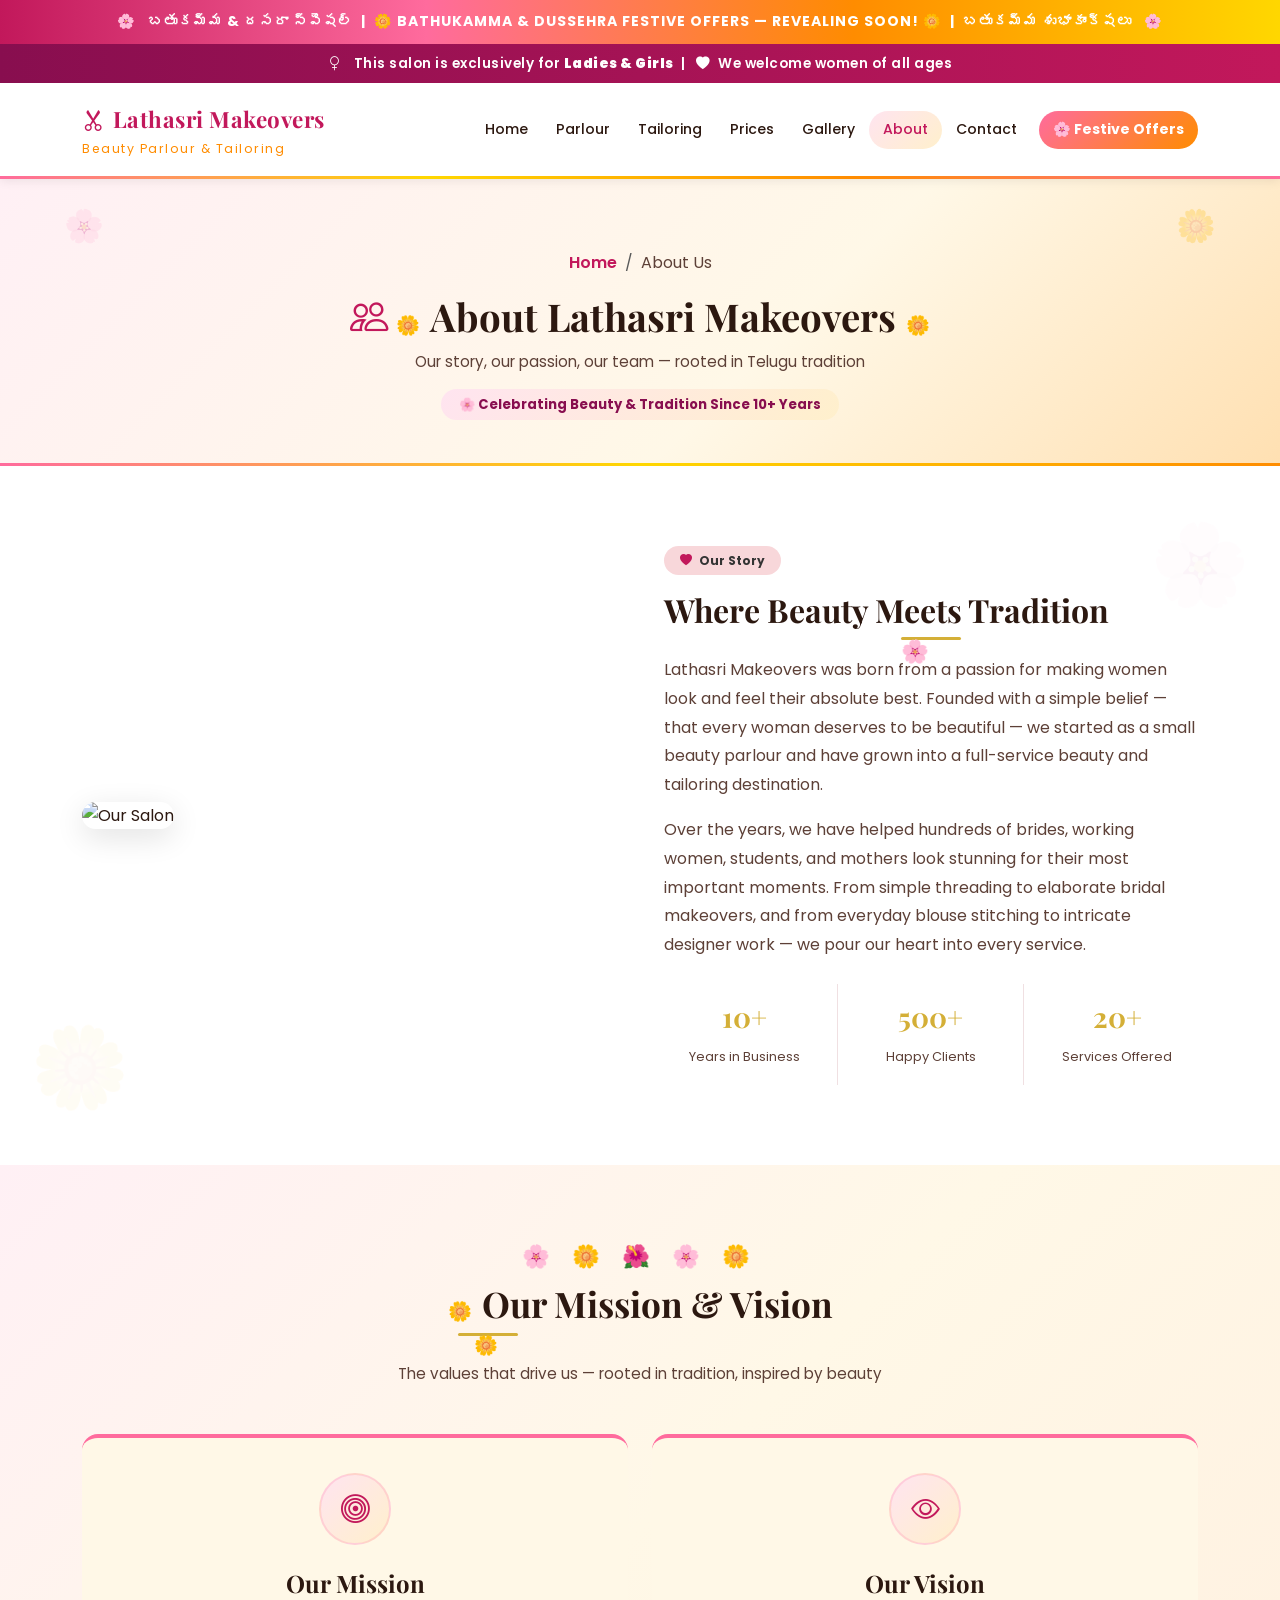
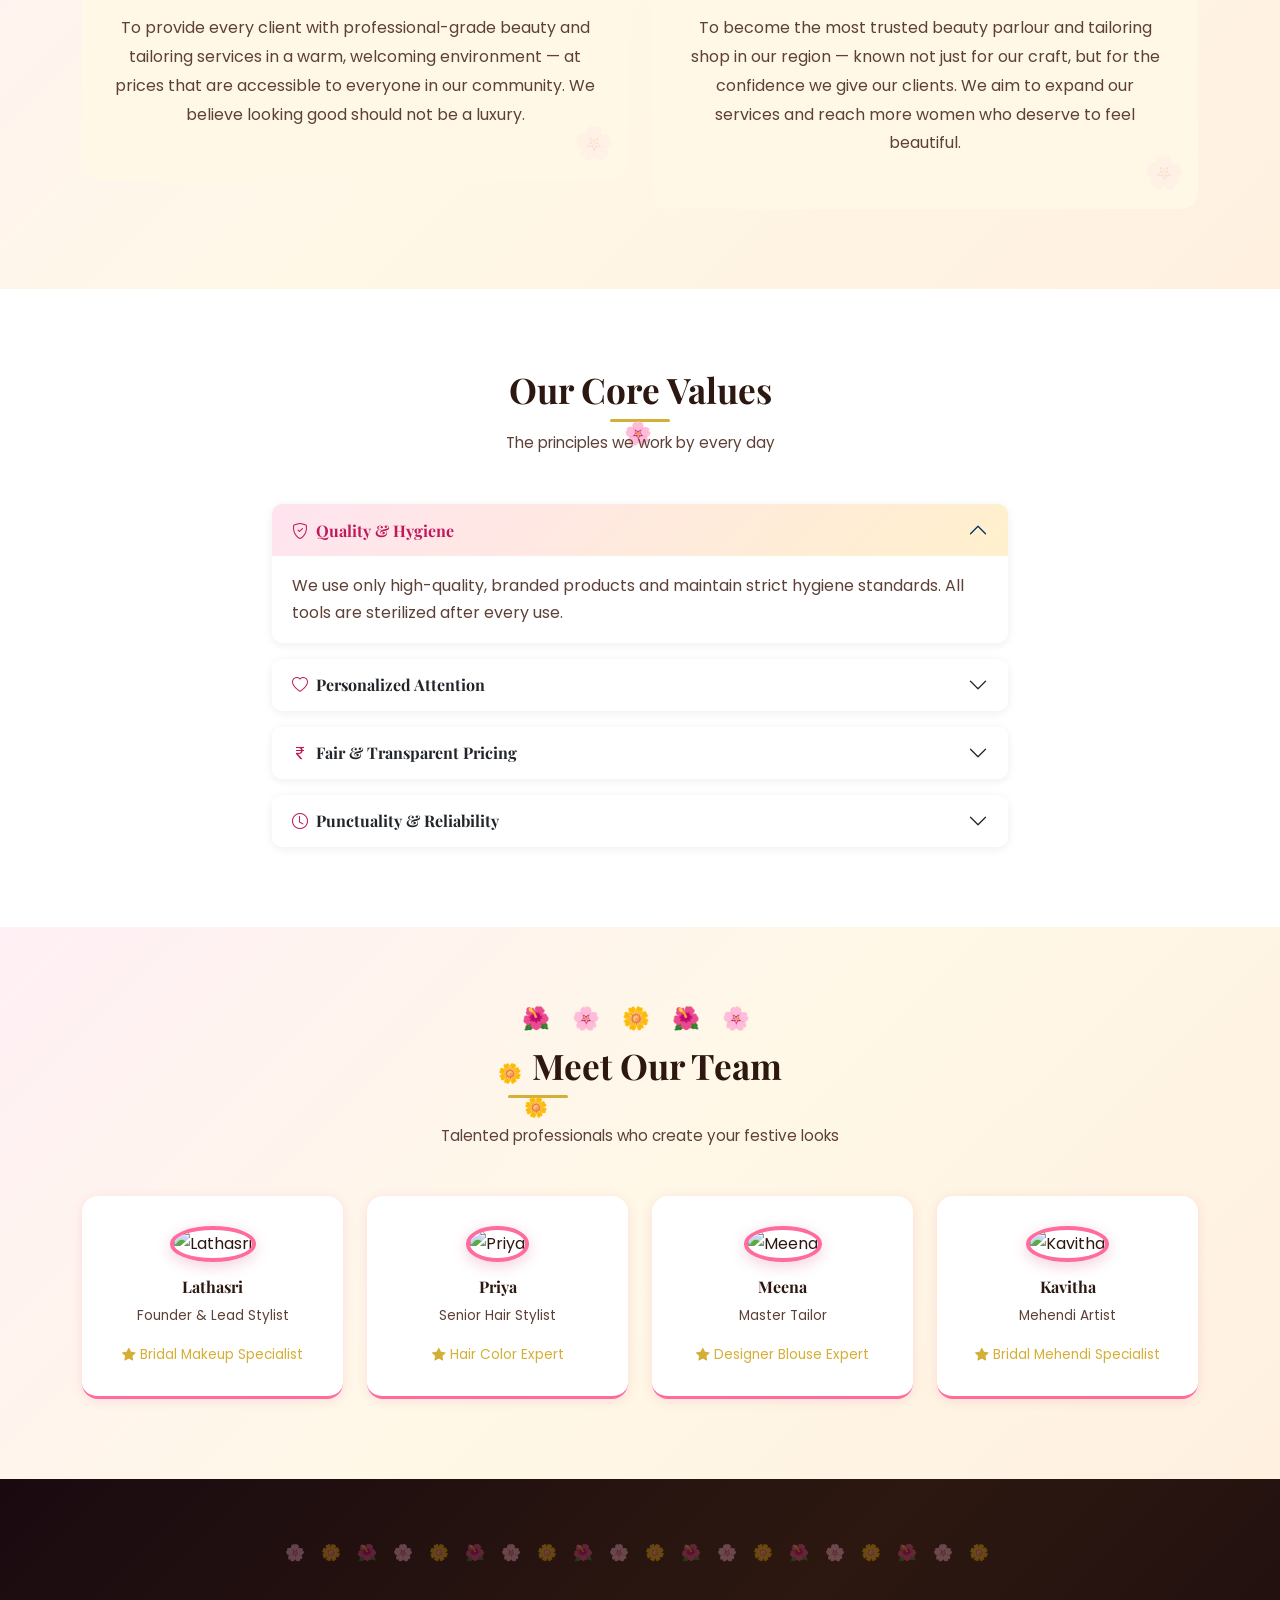
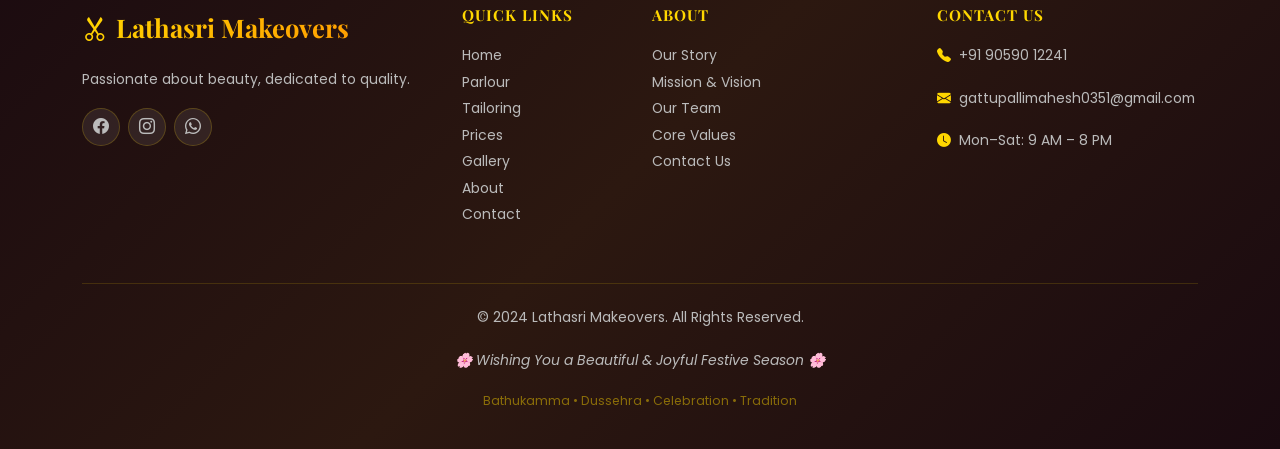
==== commit 9d42dceb: "Full festive vibe — 10+ years experience, Bathukamma theme on all sections/pages, festive gradients," ====
--- a/about.html
+++ b/about.html
@@ -53,15 +53,17 @@
       <p>Our story, our passion, our team — rooted in Telugu tradition</p>
       <div class="mt-3">
         <span style="background:linear-gradient(135deg,#FFE4F0,#FFF0CC);color:#880E4F;padding:6px 18px;border-radius:20px;font-size:0.82rem;font-weight:700;">
-          🌸 Celebrating Beauty &amp; Tradition Since 5+ Years
+          🌸 Celebrating Beauty &amp; Tradition Since 10+ Years
         </span>
       </div>
     </div>
   </section>
 
   <!-- OUR STORY -->
-  <section class="section-padding">
-    <div class="container">
+  <section class="section-padding" style="background:#fff;position:relative;overflow:hidden;">
+    <div style="position:absolute;top:30px;right:30px;font-size:5rem;opacity:0.04;pointer-events:none;">🌸</div>
+    <div style="position:absolute;bottom:30px;left:30px;font-size:5rem;opacity:0.04;pointer-events:none;">🌼</div>
+    <div class="container position-relative" style="z-index:2;">
       <div class="row align-items-center g-5">
         <div class="col-lg-6 fade-in">
           <img src="https://images.unsplash.com/photo-1560066984-138dadb4c035?w=600&q=80"
@@ -69,15 +71,15 @@
         </div>
         <div class="col-lg-6 fade-in">
           <span class="badge px-3 py-2 mb-3" style="background:#F8D7DA;color:#333;border-radius:20px;">
-            <i class="bi bi-heart-fill me-1" style="color:#D4AF37;"></i> Our Story
+            <i class="bi bi-heart-fill me-1" style="color:#C2185B;"></i> Our Story
           </span>
           <h2 class="section-title text-start" style="font-size:2rem;">Where Beauty Meets Tradition</h2>
-          <p style="color:#666;line-height:1.8;margin-top:1rem;">
+          <p style="color:#5D4037;line-height:1.8;margin-top:1rem;">
             Lathasri Makeovers was born from a passion for making women look and feel their absolute best.
             Founded with a simple belief — that every woman deserves to be beautiful — we started as a
             small beauty parlour and have grown into a full-service beauty and tailoring destination.
           </p>
-          <p style="color:#666;line-height:1.8;">
+          <p style="color:#5D4037;line-height:1.8;">
             Over the years, we have helped hundreds of brides, working women, students, and mothers
             look stunning for their most important moments. From simple threading to elaborate bridal makeovers,
             and from everyday blouse stitching to intricate designer work — we pour our heart into every service.
@@ -85,16 +87,16 @@
           <!-- Stats -->
           <div class="row mt-4">
             <div class="col-4 text-center p-3" style="border-right:1px solid #f0e0e2;">
-              <h3 style="color:#D4AF37;font-weight:700;">5+</h3>
-              <small style="color:#666;font-size:0.8rem;">Years in Business</small>
+              <h3 style="color:#D4AF37;font-weight:700;">10+</h3>
+              <small style="color:#5D4037;font-size:0.8rem;">Years in Business</small>
             </div>
             <div class="col-4 text-center p-3" style="border-right:1px solid #f0e0e2;">
               <h3 style="color:#D4AF37;font-weight:700;">500+</h3>
-              <small style="color:#666;font-size:0.8rem;">Happy Clients</small>
+              <small style="color:#5D4037;font-size:0.8rem;">Happy Clients</small>
             </div>
             <div class="col-4 text-center p-3">
               <h3 style="color:#D4AF37;font-weight:700;">20+</h3>
-              <small style="color:#666;font-size:0.8rem;">Services Offered</small>
+              <small style="color:#5D4037;font-size:0.8rem;">Services Offered</small>
             </div>
           </div>
         </div>
@@ -103,18 +105,19 @@
   </section>
 
   <!-- MISSION & VISION -->
-  <section class="section-padding bg-light-pink">
+  <section class="section-padding" style="background:linear-gradient(135deg,#FFF0F5 0%,#FFF8E7 50%,#FFF0E0 100%);">
     <div class="container">
       <div class="text-center mb-5">
+        <div class="floral-divider mb-3">🌸 🌼 🌺 🌸 🌼</div>
         <h2 class="section-title festive-heading">Our Mission &amp; Vision</h2>
         <p class="section-subtitle">The values that drive us — rooted in tradition, inspired by beauty</p>
       </div>
       <div class="row g-4">
         <div class="col-md-6 fade-in">
           <div class="mv-card">
-            <div class="feature-icon-box mb-4"><i class="bi bi-bullseye" style="color:#D4AF37;"></i></div>
+            <div class="feature-icon-box mb-4"><i class="bi bi-bullseye" style="color:#C2185B;"></i></div>
             <h4 style="font-family:'Playfair Display',serif;">Our Mission</h4>
-            <p style="color:#666;line-height:1.8;margin-top:1rem;">
+            <p style="color:#5D4037;line-height:1.8;margin-top:1rem;">
               To provide every client with professional-grade beauty and tailoring services in a warm,
               welcoming environment — at prices that are accessible to everyone in our community.
               We believe looking good should not be a luxury.
@@ -123,9 +126,9 @@
         </div>
         <div class="col-md-6 fade-in">
           <div class="mv-card">
-            <div class="feature-icon-box mb-4"><i class="bi bi-eye" style="color:#D4AF37;"></i></div>
+            <div class="feature-icon-box mb-4"><i class="bi bi-eye" style="color:#C2185B;"></i></div>
             <h4 style="font-family:'Playfair Display',serif;">Our Vision</h4>
-            <p style="color:#666;line-height:1.8;margin-top:1rem;">
+            <p style="color:#5D4037;line-height:1.8;margin-top:1rem;">
               To become the most trusted beauty parlour and tailoring shop in our region — known not just
               for our craft, but for the confidence we give our clients. We aim to expand our services
               and reach more women who deserve to feel beautiful.
@@ -153,11 +156,11 @@
             <div class="accordion-item border-0 mb-3" style="border-radius:10px;overflow:hidden;box-shadow:0 2px 10px rgba(0,0,0,0.07);">
               <h2 class="accordion-header">
                 <button class="accordion-button fw-bold" type="button" data-bs-toggle="collapse" data-bs-target="#val1">
-                  <i class="bi bi-shield-check me-2" style="color:#D4AF37;"></i> Quality & Hygiene
+                  <i class="bi bi-shield-check me-2" style="color:#C2185B;"></i> Quality & Hygiene
                 </button>
               </h2>
               <div id="val1" class="accordion-collapse collapse show" data-bs-parent="#valuesAccordion">
-                <div class="accordion-body" style="color:#666;">
+                <div class="accordion-body" style="color:#5D4037;">
                   We use only high-quality, branded products and maintain strict hygiene standards. All tools are sterilized after every use.
                 </div>
               </div>
@@ -165,11 +168,11 @@
             <div class="accordion-item border-0 mb-3" style="border-radius:10px;overflow:hidden;box-shadow:0 2px 10px rgba(0,0,0,0.07);">
               <h2 class="accordion-header">
                 <button class="accordion-button collapsed fw-bold" type="button" data-bs-toggle="collapse" data-bs-target="#val2">
-                  <i class="bi bi-heart me-2" style="color:#D4AF37;"></i> Personalized Attention
+                  <i class="bi bi-heart me-2" style="color:#C2185B;"></i> Personalized Attention
                 </button>
               </h2>
               <div id="val2" class="accordion-collapse collapse" data-bs-parent="#valuesAccordion">
-                <div class="accordion-body" style="color:#666;">
+                <div class="accordion-body" style="color:#5D4037;">
                   Every client is unique. We listen carefully to your needs and customize every service to suit your face, skin type, and personal style.
                 </div>
               </div>
@@ -177,11 +180,11 @@
             <div class="accordion-item border-0 mb-3" style="border-radius:10px;overflow:hidden;box-shadow:0 2px 10px rgba(0,0,0,0.07);">
               <h2 class="accordion-header">
                 <button class="accordion-button collapsed fw-bold" type="button" data-bs-toggle="collapse" data-bs-target="#val3">
-                  <i class="bi bi-currency-rupee me-2" style="color:#D4AF37;"></i> Fair & Transparent Pricing
+                  <i class="bi bi-currency-rupee me-2" style="color:#C2185B;"></i> Fair & Transparent Pricing
                 </button>
               </h2>
               <div id="val3" class="accordion-collapse collapse" data-bs-parent="#valuesAccordion">
-                <div class="accordion-body" style="color:#666;">
+                <div class="accordion-body" style="color:#5D4037;">
                   No hidden charges. Our prices are clearly listed and we discuss all costs before starting any service. What you see is what you pay.
                 </div>
               </div>
@@ -189,11 +192,11 @@
             <div class="accordion-item border-0" style="border-radius:10px;overflow:hidden;box-shadow:0 2px 10px rgba(0,0,0,0.07);">
               <h2 class="accordion-header">
                 <button class="accordion-button collapsed fw-bold" type="button" data-bs-toggle="collapse" data-bs-target="#val4">
-                  <i class="bi bi-clock me-2" style="color:#D4AF37;"></i> Punctuality & Reliability
+                  <i class="bi bi-clock me-2" style="color:#C2185B;"></i> Punctuality & Reliability
                 </button>
               </h2>
               <div id="val4" class="accordion-collapse collapse" data-bs-parent="#valuesAccordion">
-                <div class="accordion-body" style="color:#666;">
+                <div class="accordion-body" style="color:#5D4037;">
                   We respect your time. Appointments are honored, deliveries are on time, and we never compromise on our commitments.
                 </div>
               </div>
@@ -205,9 +208,10 @@
   </section>
 
   <!-- TEAM SECTION -->
-  <section class="section-padding bg-light-pink">
+  <section class="section-padding" style="background:linear-gradient(135deg,#FFF0F5 0%,#FFF8E7 50%,#FFF0E0 100%);">
     <div class="container">
       <div class="text-center mb-5">
+        <div class="floral-divider mb-3">🌺 🌸 🌼 🌺 🌸</div>
         <h2 class="section-title festive-heading">Meet Our Team</h2>
         <p class="section-subtitle">Talented professionals who create your festive looks</p>
       </div>
@@ -267,7 +271,7 @@
         <div class="col-lg-4 col-md-6"><div class="footer-brand mb-3"><i class="bi bi-scissors me-2"></i>Lathasri Makeovers</div><p>Passionate about beauty, dedicated to quality.</p><div class="mt-3"><a href="#" class="social-icon"><i class="bi bi-facebook"></i></a><a href="#" class="social-icon"><i class="bi bi-instagram"></i></a><a href="https://wa.me/919059012241" class="social-icon"><i class="bi bi-whatsapp"></i></a></div></div>
         <div class="col-lg-2 col-md-6"><h5>Quick Links</h5><ul><li><a href="index.html">Home</a></li><li><a href="parlour.html">Parlour</a></li><li><a href="tailoring.html">Tailoring</a></li><li><a href="prices.html">Prices</a></li><li><a href="gallery.html">Gallery</a></li><li><a href="about.html">About</a></li><li><a href="contact.html">Contact</a></li></ul></div>
         <div class="col-lg-3 col-md-6"><h5>About</h5><ul><li>Our Story</li><li>Mission & Vision</li><li>Our Team</li><li>Core Values</li><li><a href="contact.html">Contact Us</a></li></ul></div>
-        <div class="col-lg-3 col-md-6"><h5>Contact Us</h5><p><i class="bi bi-telephone-fill me-2" style="color:#D4AF37;"></i><a href="tel:+919059012241">+91 90590 12241</a></p><p><i class="bi bi-envelope-fill me-2" style="color:#D4AF37;"></i><a href="mailto:gattupallimahesh0351@gmail.com">gattupallimahesh0351@gmail.com</a></p><p><i class="bi bi-clock-fill me-2" style="color:#D4AF37;"></i>Mon–Sat: 9 AM – 8 PM</p></div>
+        <div class="col-lg-3 col-md-6"><h5>Contact Us</h5><p><i class="bi bi-telephone-fill me-2" style="color:#C2185B;"></i><a href="tel:+919059012241">+91 90590 12241</a></p><p><i class="bi bi-envelope-fill me-2" style="color:#C2185B;"></i><a href="mailto:gattupallimahesh0351@gmail.com">gattupallimahesh0351@gmail.com</a></p><p><i class="bi bi-clock-fill me-2" style="color:#C2185B;"></i>Mon–Sat: 9 AM – 8 PM</p></div>
       </div>
       <div class="footer-bottom"><p>© 2024 Lathasri Makeovers. All Rights Reserved.</p><p class="footer-festive-msg">🌸 Wishing You a Beautiful &amp; Joyful Festive Season 🌸</p><p style="color:rgba(255,215,0,0.45);font-size:0.78rem;margin-top:4px;">Bathukamma • Dussehra • Celebration • Tradition</p></div>
     </div>
@@ -280,3 +284,6 @@
 </html>
 
 
+
+
+
--- a/css/style.css
+++ b/css/style.css
@@ -1827,3 +1827,238 @@
   .service-card .card-img-top { height: 190px; }
   #scrollTopBtn { bottom: 20px; right: 20px; }
 }
+
+
+/* ==========================================================
+   FESTIVE VIBE EXTENSIONS — Full Site Coverage
+   ========================================================== */
+
+/* Override old bg-light-pink to festive gradient */
+.bg-light-pink {
+  background: linear-gradient(135deg, #FFF0F5 0%, #FFF8E7 50%, #FFF0E0 100%) !important;
+}
+
+/* Breadcrumb festive colors */
+.breadcrumb-item a {
+  color: var(--accent-magenta) !important;
+  font-weight: 600;
+}
+
+/* Accordion festive update */
+.accordion-button:not(.collapsed) {
+  background: linear-gradient(135deg, #FFE4F0, #FFF0CC) !important;
+  color: var(--accent-magenta) !important;
+  box-shadow: none !important;
+}
+
+.accordion-button:focus {
+  box-shadow: 0 0 0 3px rgba(194,24,91,0.15) !important;
+}
+
+/* Alert festive update */
+.alert {
+  border-radius: 12px !important;
+}
+
+/* Form select festive border */
+.form-select.form-control-custom {
+  border: 2px solid #FFE4F0;
+  border-radius: 10px;
+  transition: var(--transition);
+}
+
+.form-select.form-control-custom:focus {
+  border-color: var(--accent-magenta);
+  box-shadow: 0 0 0 3px rgba(194,24,91,0.12);
+}
+
+/* Input group text festive */
+.input-group-text {
+  background: linear-gradient(135deg, #FFE4F0, #FFF0CC) !important;
+  border-color: #FFD0E8 !important;
+  color: var(--accent-magenta) !important;
+}
+
+/* Stats row in hero — festive style */
+.hero-stats-row {
+  border-top: 2px dashed rgba(194,24,91,0.2);
+  padding-top: 16px;
+  margin-top: 16px;
+}
+
+/* Festive floral row divider */
+.floral-row-divider {
+  text-align: center;
+  letter-spacing: 10px;
+  font-size: 1.1rem;
+  opacity: 0.4;
+  padding: 8px 0;
+  overflow: hidden;
+  white-space: nowrap;
+}
+
+/* Card body padding fix */
+.service-card .card-body {
+  padding: 20px;
+}
+
+/* Table hover festive */
+.table-hover tbody tr:hover {
+  background-color: #FFF0F5 !important;
+}
+
+/* Spinner festive color */
+.spinner-border {
+  color: #C2185B !important;
+}
+
+/* Modal festive close button area */
+.modal-header .btn-close-white {
+  filter: invert(0) !important;
+}
+
+/* Footer icon links festive */
+.footer .bi-geo-alt-fill,
+.footer .bi-telephone-fill,
+.footer .bi-envelope-fill,
+.footer .bi-clock-fill {
+  color: var(--accent-yellow) !important;
+}
+
+/* Section divider emoji row */
+.section-emoji-divider {
+  text-align: center;
+  font-size: 1.2rem;
+  letter-spacing: 8px;
+  padding: 5px 0;
+  opacity: 0.5;
+  overflow: hidden;
+  white-space: nowrap;
+}
+
+/* Festive badge pill used in page heroes */
+.festive-badge-pill {
+  display: inline-block;
+  background: linear-gradient(135deg, #FFE4F0, #FFF0CC);
+  color: #880E4F;
+  padding: 6px 18px;
+  border-radius: 20px;
+  font-size: 0.82rem;
+  font-weight: 700;
+  border: 1px solid rgba(194,24,91,0.2);
+}
+
+/* Offer service pill hover */
+.offer-service-pill:hover {
+  background: rgba(255,215,0,0.2);
+  border-color: rgba(255,215,0,0.8);
+  transform: translateY(-2px);
+  transition: var(--transition);
+  cursor: default;
+}
+
+/* Team card festive hover ring */
+.team-card:hover img {
+  border-color: var(--accent-marigold);
+  box-shadow: 0 0 0 4px rgba(255,140,0,0.2);
+}
+
+/* Mission Vision card festive */
+.mv-card {
+  position: relative;
+  overflow: hidden;
+}
+
+.mv-card::after {
+  content: '🌸';
+  position: absolute;
+  bottom: 10px;
+  right: 14px;
+  font-size: 2rem;
+  opacity: 0.1;
+  pointer-events: none;
+}
+
+/* Testimonial card quote mark update */
+.testimonial-card::before {
+  content: '❝';
+  position: absolute;
+  top: 10px;
+  right: 16px;
+  font-size: 3rem;
+  color: rgba(194,24,91,0.10);
+  font-family: serif;
+  line-height: 1;
+}
+
+/* Price table number column */
+.price-table tbody td:first-child {
+  color: var(--accent-magenta);
+  font-weight: 700;
+}
+
+/* Gallery item festive border on hover */
+.gallery-item:hover {
+  border-color: rgba(194,24,91,0.4) !important;
+  box-shadow: 0 8px 30px rgba(194,24,91,0.2);
+}
+
+/* Coming soon badge text glow */
+.coming-soon-badge {
+  text-shadow: 0 1px 8px rgba(0,0,0,0.2);
+}
+
+/* Petal z-index fix — behind content */
+.petal {
+  z-index: 0 !important;
+  pointer-events: none;
+}
+
+/* Ensure content is above petals */
+.navbar, .hero-section, section, footer {
+  position: relative;
+  z-index: 1;
+}
+
+/* Navbar z-index fix */
+.navbar {
+  z-index: 1030 !important;
+}
+
+/* Fix spinner overlay z-index */
+.spinner-overlay {
+  z-index: 9999 !important;
+}
+
+/* Festive scrollbar (WebKit browsers) */
+::-webkit-scrollbar {
+  width: 8px;
+}
+
+::-webkit-scrollbar-track {
+  background: #FFF0F5;
+}
+
+::-webkit-scrollbar-thumb {
+  background: linear-gradient(#C2185B, #FF8C00);
+  border-radius: 4px;
+}
+
+::-webkit-scrollbar-thumb:hover {
+  background: linear-gradient(#880E4F, #C2185B);
+}
+
+/* Selection highlight */
+::selection {
+  background: rgba(194,24,91,0.2);
+  color: #2C1810;
+}
+
+/* Final responsive check */
+@media (max-width: 768px) {
+  .offer-main-title { font-size: 1.6rem; }
+  .bathukamma-banner { font-size: 0.75rem; letter-spacing: 0.3px; }
+  .offer-services-row { gap: 10px; }
+  .offer-service-pill { padding: 6px 14px; font-size: 0.78rem; }
+  .floral-divider { letter-spacing: 4px; font-size: 1rem; }
+}
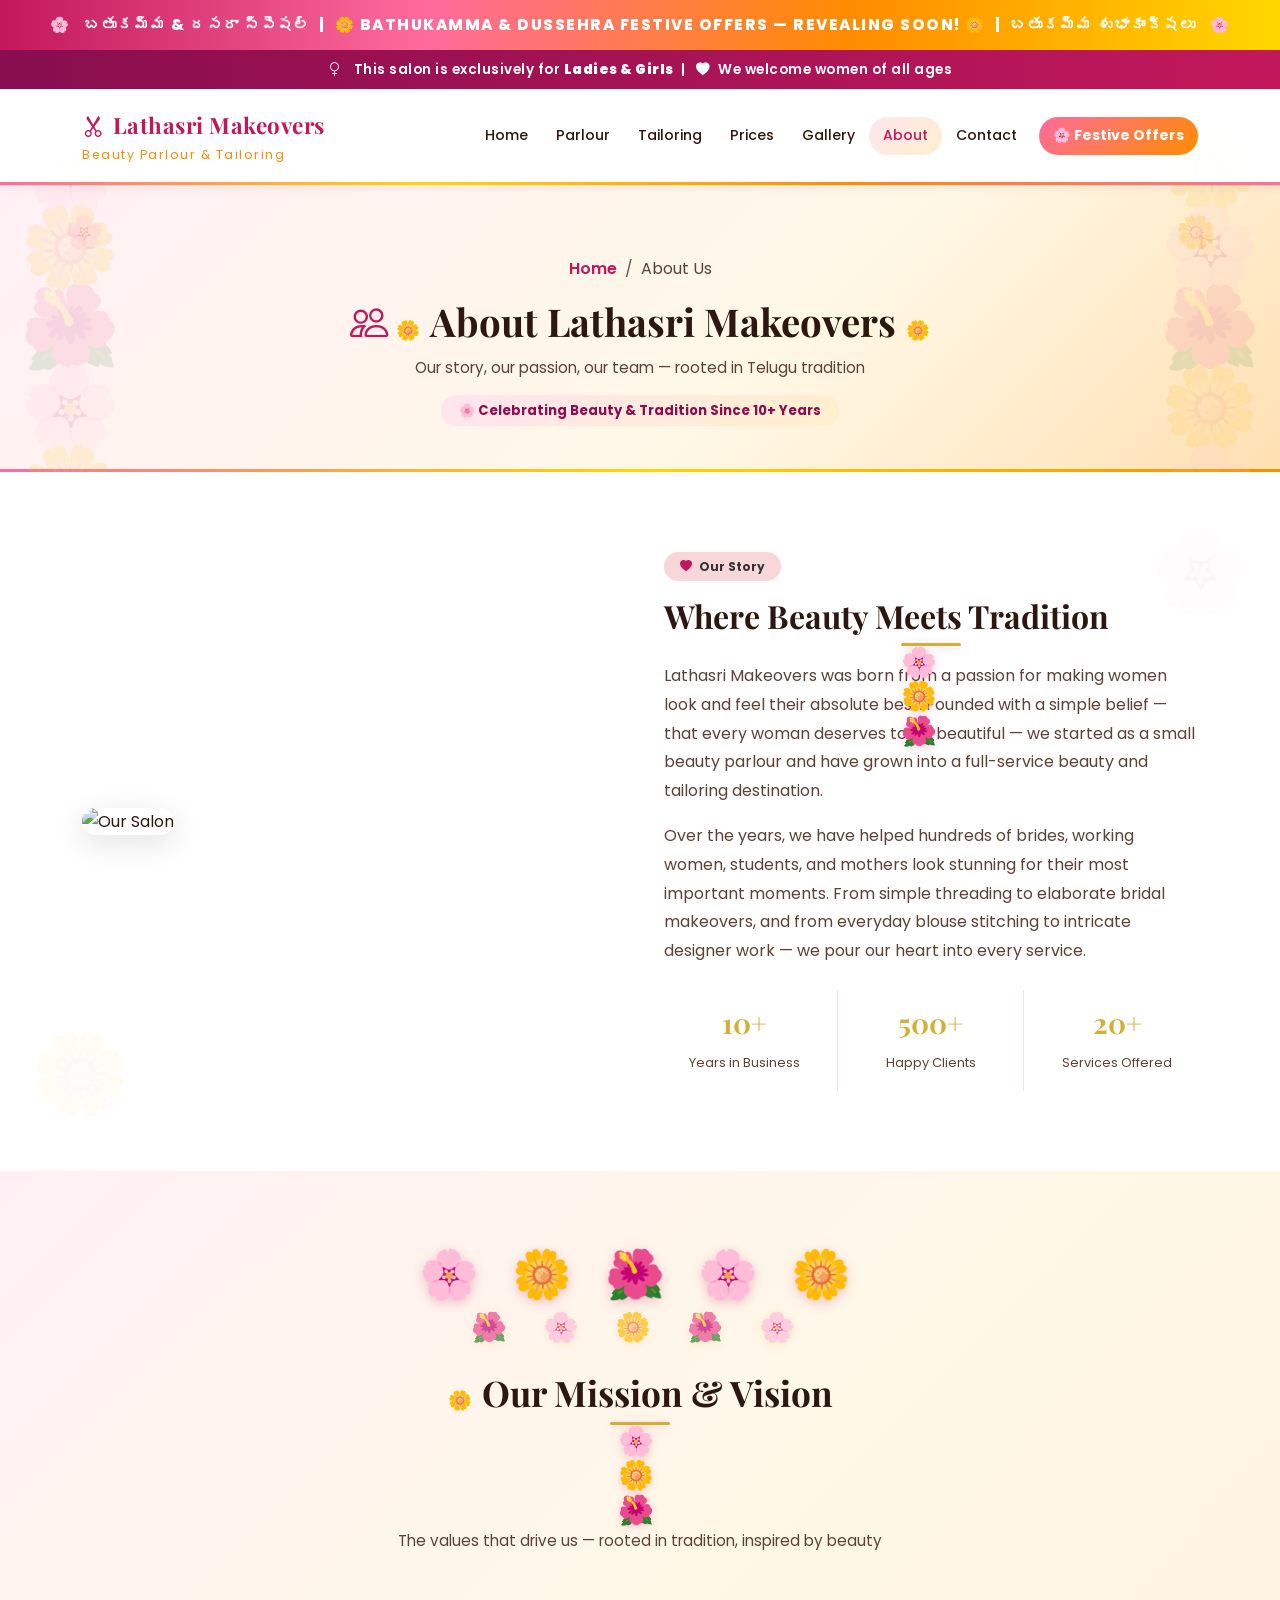
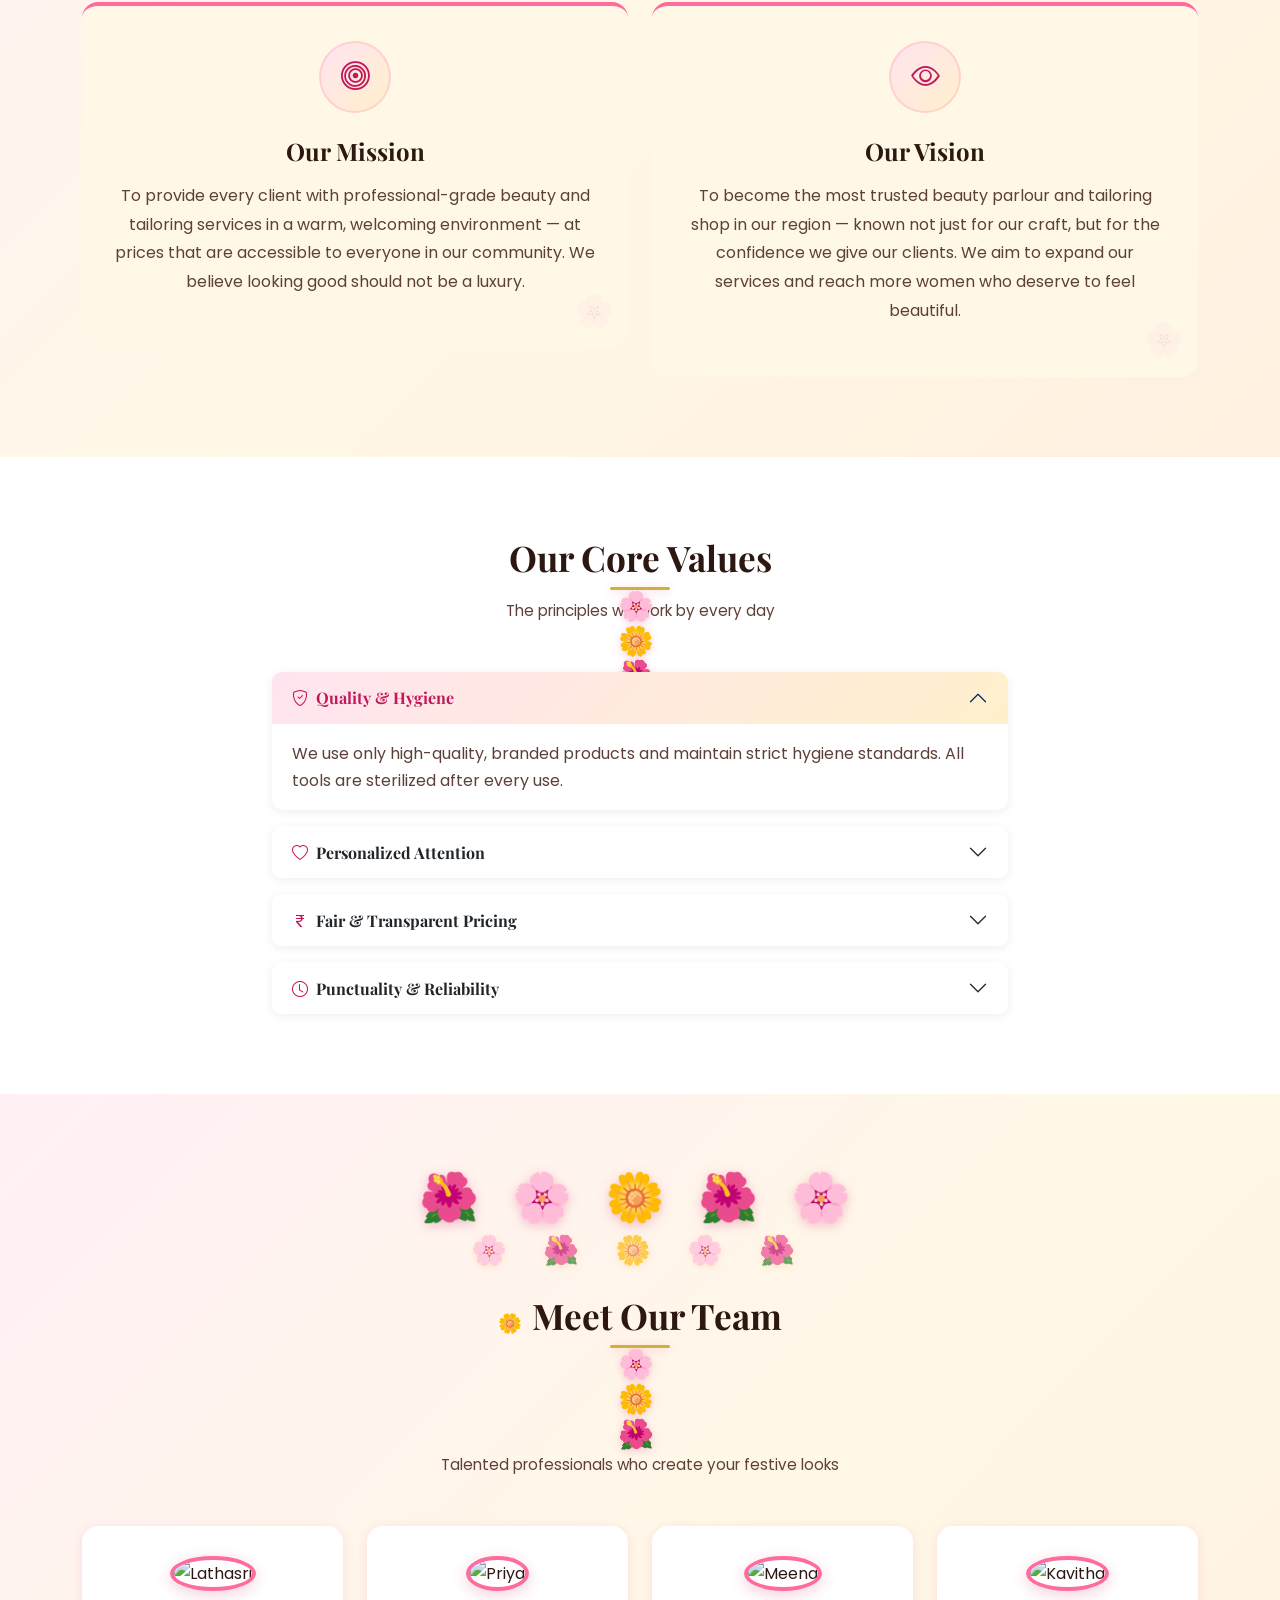
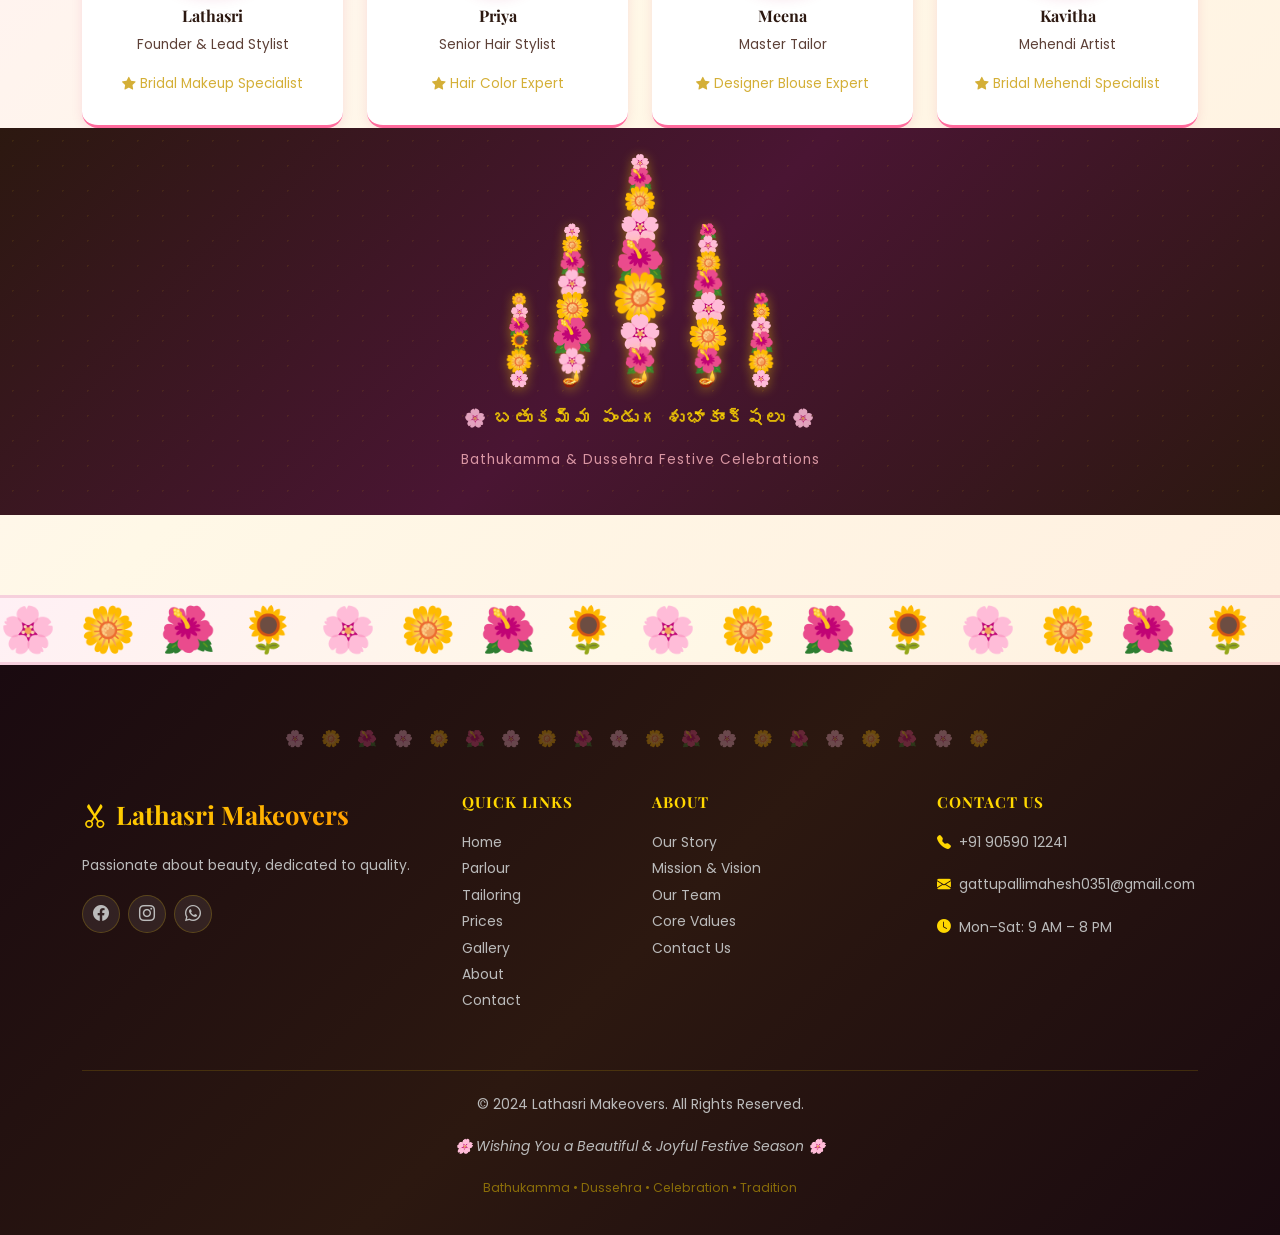
==== commit e3c2023f: "Bigger Bathukamma decorations — large flower towers, garland borders, big section headers on all pag" ====
--- a/about.html
+++ b/about.html
@@ -45,6 +45,8 @@
   </nav>
 
   <section class="page-hero">
+  <div class="hero-flower-left">🌸<br>🌼<br>🌺<br>🌸<br>🌼</div>
+  <div class="hero-flower-right">🌼<br>🌸<br>🌺<br>🌼<br>🌸</div>
     <div class="container">
       <nav aria-label="breadcrumb">
         <ol class="breadcrumb"><li class="breadcrumb-item"><a href="index.html">Home</a></li><li class="breadcrumb-item active">About Us</li></ol>
@@ -108,7 +110,7 @@
   <section class="section-padding" style="background:linear-gradient(135deg,#FFF0F5 0%,#FFF8E7 50%,#FFF0E0 100%);">
     <div class="container">
       <div class="text-center mb-5">
-        <div class="floral-divider mb-3">🌸 🌼 🌺 🌸 🌼</div>
+        <div class="flower-section-header"><span class="big-flowers">🌸 🌼 🌺 🌸 🌼</span><span class="medium-flowers">🌺 🌸 🌼 🌺 🌸</span></div>
         <h2 class="section-title festive-heading">Our Mission &amp; Vision</h2>
         <p class="section-subtitle">The values that drive us — rooted in tradition, inspired by beauty</p>
       </div>
@@ -211,7 +213,7 @@
   <section class="section-padding" style="background:linear-gradient(135deg,#FFF0F5 0%,#FFF8E7 50%,#FFF0E0 100%);">
     <div class="container">
       <div class="text-center mb-5">
-        <div class="floral-divider mb-3">🌺 🌸 🌼 🌺 🌸</div>
+        <div class="flower-section-header"><span class="big-flowers">🌺 🌸 🌼 🌺 🌸</span><span class="medium-flowers">🌸 🌺 🌼 🌸 🌺</span></div>
         <h2 class="section-title festive-heading">Meet Our Team</h2>
         <p class="section-subtitle">Talented professionals who create your festive looks</p>
       </div>
@@ -263,9 +265,27 @@
 
       </div>
     </div>
-  </section>
-
-  <footer class="footer">
+  
+  <!-- BIG BATHUKAMMA DECOR ROW -->
+  <div class="bathukamma-decor-row">
+    <div class="towers-row">
+      <div class="tower-wrap tower-sm"><span class="tl">🌼</span><span class="tl">🌸</span><span class="tl">🌺</span><span class="tl">🌻</span><span class="tl">🌼</span><span class="tl">🌸</span></div>
+      <div class="tower-wrap tower-md"><span class="tl">🌸</span><span class="tl">🌼</span><span class="tl">🌺</span><span class="tl">🌸</span><span class="tl">🌼</span><span class="tl">🌺</span><span class="tl">🌸</span><span class="tl">🪔</span></div>
+      <div class="tower-wrap tower-lg"><span class="tl">🌸</span><span class="tl">🌺</span><span class="tl">🌼</span><span class="tl">🌸</span><span class="tl">🌺</span><span class="tl">🌼</span><span class="tl">🌸</span><span class="tl">🌺</span><span class="tl">🪔</span></div>
+      <div class="tower-wrap tower-md"><span class="tl">🌺</span><span class="tl">🌸</span><span class="tl">🌼</span><span class="tl">🌺</span><span class="tl">🌸</span><span class="tl">🌼</span><span class="tl">🌺</span><span class="tl">🪔</span></div>
+      <div class="tower-wrap tower-sm"><span class="tl">🌺</span><span class="tl">🌼</span><span class="tl">🌸</span><span class="tl">🌺</span><span class="tl">🌼</span><span class="tl">🌸</span></div>
+    </div>
+    <p class="decor-text">🌸 బతుకమ్మ పండుగ శుభాకాంక్షలు 🌸</p>
+    <p class="decor-sub">Bathukamma &amp; Dussehra Festive Celebrations</p>
+  </div>
+</section>
+
+  
+  <!-- BIG BATHUKAMMA GARLAND BEFORE FOOTER -->
+  <div class="bathukamma-garland">
+    🌸&nbsp;🌼&nbsp;🌺&nbsp;🌻&nbsp;🌸&nbsp;🌼&nbsp;🌺&nbsp;🌻&nbsp;🌸&nbsp;🌼&nbsp;🌺&nbsp;🌻&nbsp;🌸&nbsp;🌼&nbsp;🌺&nbsp;🌻&nbsp;🌸&nbsp;🌼&nbsp;🌺&nbsp;🌻
+  </div>
+<footer class="footer">
     <div class="container">
       <div class="row g-4">
         <div class="col-lg-4 col-md-6"><div class="footer-brand mb-3"><i class="bi bi-scissors me-2"></i>Lathasri Makeovers</div><p>Passionate about beauty, dedicated to quality.</p><div class="mt-3"><a href="#" class="social-icon"><i class="bi bi-facebook"></i></a><a href="#" class="social-icon"><i class="bi bi-instagram"></i></a><a href="https://wa.me/919059012241" class="social-icon"><i class="bi bi-whatsapp"></i></a></div></div>
@@ -287,3 +307,7 @@
 
 
 
+
+
+
+
--- a/css/style.css
+++ b/css/style.css
@@ -2062,3 +2062,274 @@
   .offer-service-pill { padding: 6px 14px; font-size: 0.78rem; }
   .floral-divider { letter-spacing: 4px; font-size: 1rem; }
 }
+
+
+/* ==========================================================
+   BIGGER BATHUKAMMA DECORATIONS
+   Large flower stacks, garland borders, prominent visuals
+   ========================================================== */
+
+/* ----------------------------------------------------------
+   BATHUKAMMA FLOWER STACK — SVG inline decoration
+   Used as big section dividers and corner decorations
+   ---------------------------------------------------------- */
+
+/* Big garland border strip between sections */
+.bathukamma-garland {
+  width: 100%;
+  text-align: center;
+  padding: 10px 0;
+  font-size: 2.8rem;
+  letter-spacing: 6px;
+  line-height: 1;
+  background: linear-gradient(135deg, #FFF0F5, #FFF8E7, #FFF0E0);
+  border-top: 3px solid rgba(194,24,91,0.15);
+  border-bottom: 3px solid rgba(194,24,91,0.15);
+  overflow: hidden;
+  white-space: nowrap;
+}
+
+/* Large Bathukamma flower tower — the iconic stacked flower shape */
+.bathukamma-tower {
+  display: flex;
+  flex-direction: column;
+  align-items: center;
+  gap: 0;
+  line-height: 0.85;
+}
+.bathukamma-tower span {
+  display: block;
+  text-align: center;
+  font-size: 1.4rem;
+  filter: drop-shadow(0 2px 4px rgba(194,24,91,0.3));
+}
+.bathukamma-tower span:nth-child(1)  { font-size: 0.9rem; }
+.bathukamma-tower span:nth-child(2)  { font-size: 1.1rem; }
+.bathukamma-tower span:nth-child(3)  { font-size: 1.3rem; }
+.bathukamma-tower span:nth-child(4)  { font-size: 1.6rem; }
+.bathukamma-tower span:nth-child(5)  { font-size: 1.9rem; }
+.bathukamma-tower span:nth-child(6)  { font-size: 2.2rem; }
+.bathukamma-tower span:nth-child(7)  { font-size: 2.5rem; }
+.bathukamma-tower span:nth-child(8)  { font-size: 2.0rem; }
+.bathukamma-tower span:nth-child(9)  { font-size: 1.4rem; filter: drop-shadow(0 2px 6px rgba(255,215,0,0.6)); }
+
+/* Section with two Bathukamma towers on either side */
+.bathukamma-section-wrap {
+  position: relative;
+}
+.bathukamma-section-wrap .btower-left,
+.bathukamma-section-wrap .btower-right {
+  position: absolute;
+  top: 50%;
+  transform: translateY(-50%);
+  z-index: 0;
+  opacity: 0.18;
+  pointer-events: none;
+}
+.bathukamma-section-wrap .btower-left  { left: 10px; }
+.bathukamma-section-wrap .btower-right { right: 10px; }
+.bathukamma-section-wrap .btower-left .bathukamma-tower span,
+.bathukamma-section-wrap .btower-right .bathukamma-tower span {
+  font-size: calc(var(--sz, 1rem) * 2);
+}
+
+/* Big Bathukamma hero decoration — shown in hero section */
+.hero-bathukamma-decor {
+  position: absolute;
+  right: 0;
+  top: 50%;
+  transform: translateY(-50%);
+  z-index: 0;
+  opacity: 0.07;
+  font-size: 12rem;
+  line-height: 1;
+  pointer-events: none;
+  user-select: none;
+}
+
+/* ----------------------------------------------------------
+   SECTION FLOWER HEADER — big centered flower row
+   ---------------------------------------------------------- */
+.flower-section-header {
+  text-align: center;
+  margin-bottom: 20px;
+}
+.flower-section-header .big-flowers {
+  font-size: 3rem;
+  letter-spacing: 10px;
+  display: block;
+  line-height: 1;
+  filter: drop-shadow(0 3px 6px rgba(194,24,91,0.25));
+  animation: flowerSway 3s ease-in-out infinite;
+}
+.flower-section-header .medium-flowers {
+  font-size: 1.8rem;
+  letter-spacing: 14px;
+  display: block;
+  margin-top: 4px;
+  opacity: 0.7;
+  filter: drop-shadow(0 2px 4px rgba(255,140,0,0.2));
+}
+
+@keyframes flowerSway {
+  0%, 100% { transform: scale(1) rotate(0deg); }
+  33%       { transform: scale(1.04) rotate(1deg); }
+  66%       { transform: scale(0.97) rotate(-1deg); }
+}
+
+/* ----------------------------------------------------------
+   FESTIVAL BANNER — wider, bolder top bar
+   ---------------------------------------------------------- */
+.bathukamma-banner {
+  padding: 12px 16px;
+  font-size: 0.95rem;
+  font-weight: 800;
+  letter-spacing: 1.5px;
+}
+
+/* ----------------------------------------------------------
+   BATHUKAMMA FULL DECORATION ROW
+   A prominent row of layered flower stacks shown between sections
+   ---------------------------------------------------------- */
+.bathukamma-decor-row {
+  background: linear-gradient(135deg, #2C1810 0%, #4A1533 50%, #2C1810 100%);
+  padding: 28px 0;
+  text-align: center;
+  overflow: hidden;
+  position: relative;
+}
+.bathukamma-decor-row::before {
+  content: '';
+  position: absolute;
+  inset: 0;
+  background-image: radial-gradient(circle, rgba(255,215,0,0.08) 1px, transparent 1px);
+  background-size: 25px 25px;
+}
+.bathukamma-decor-row .towers-row {
+  display: flex;
+  justify-content: center;
+  align-items: flex-end;
+  gap: 18px;
+  position: relative;
+  z-index: 2;
+}
+.bathukamma-decor-row .tower-wrap {
+  display: flex;
+  flex-direction: column;
+  align-items: center;
+  gap: 0;
+}
+.bathukamma-decor-row .tower-wrap .tl {
+  display: block;
+  text-align: center;
+  line-height: 0.88;
+  filter: drop-shadow(0 2px 6px rgba(255,215,0,0.4));
+}
+/* Sizes for each layer — tallest in the middle */
+.tower-sm .tl { font-size: 1.2rem; }
+.tower-sm .tl:nth-child(1) { font-size: 0.8rem; }
+.tower-sm .tl:nth-child(2) { font-size: 0.95rem; }
+.tower-sm .tl:nth-child(3) { font-size: 1.1rem; }
+.tower-sm .tl:nth-child(4) { font-size: 1.25rem; }
+.tower-sm .tl:nth-child(5) { font-size: 1.4rem; }
+.tower-sm .tl:nth-child(6) { font-size: 1.0rem; }
+
+.tower-md .tl { font-size: 1.5rem; }
+.tower-md .tl:nth-child(1) { font-size: 0.9rem; }
+.tower-md .tl:nth-child(2) { font-size: 1.1rem; }
+.tower-md .tl:nth-child(3) { font-size: 1.35rem; }
+.tower-md .tl:nth-child(4) { font-size: 1.6rem; }
+.tower-md .tl:nth-child(5) { font-size: 1.85rem; }
+.tower-md .tl:nth-child(6) { font-size: 2.1rem; }
+.tower-md .tl:nth-child(7) { font-size: 1.5rem; }
+.tower-md .tl:nth-child(8) { font-size: 1.0rem; }
+
+.tower-lg .tl { font-size: 2rem; }
+.tower-lg .tl:nth-child(1) { font-size: 1.0rem; }
+.tower-lg .tl:nth-child(2) { font-size: 1.3rem; }
+.tower-lg .tl:nth-child(3) { font-size: 1.7rem; }
+.tower-lg .tl:nth-child(4) { font-size: 2.1rem; }
+.tower-lg .tl:nth-child(5) { font-size: 2.5rem; }
+.tower-lg .tl:nth-child(6) { font-size: 2.9rem; }
+.tower-lg .tl:nth-child(7) { font-size: 2.2rem; }
+.tower-lg .tl:nth-child(8) { font-size: 1.6rem; }
+.tower-lg .tl:nth-child(9) { font-size: 1.0rem; filter: drop-shadow(0 0 8px gold); }
+
+.bathukamma-decor-row .decor-text {
+  color: rgba(255,215,0,0.85);
+  font-family: 'Playfair Display', serif;
+  font-size: 1.1rem;
+  font-weight: 700;
+  letter-spacing: 2px;
+  margin-top: 16px;
+  position: relative;
+  z-index: 2;
+}
+.bathukamma-decor-row .decor-sub {
+  color: rgba(255,182,193,0.8);
+  font-size: 0.85rem;
+  margin-top: 4px;
+  letter-spacing: 1px;
+  position: relative;
+  z-index: 2;
+}
+
+/* ----------------------------------------------------------
+   PAGE HERO — big side flower decorations
+   ---------------------------------------------------------- */
+.page-hero .hero-flower-left,
+.page-hero .hero-flower-right {
+  position: absolute;
+  top: 50%;
+  transform: translateY(-50%);
+  font-size: 5rem;
+  line-height: 1;
+  opacity: 0.12;
+  pointer-events: none;
+  user-select: none;
+}
+.page-hero .hero-flower-left  { left: 20px; }
+.page-hero .hero-flower-right { right: 20px; }
+
+/* ----------------------------------------------------------
+   SECTION TITLE — big flower decoration
+   ---------------------------------------------------------- */
+.section-title::after {
+  content: '🌸 🌼 🌺';
+  display: block;
+  font-size: 1.8rem;
+  margin: 8px auto 0;
+  letter-spacing: 8px;
+  filter: drop-shadow(0 2px 4px rgba(194,24,91,0.2));
+}
+
+/* ----------------------------------------------------------
+   BIGGER GARLAND TOP BORDER for sections
+   ---------------------------------------------------------- */
+.festive-section-border-top {
+  border-top: 4px solid transparent;
+  border-image: repeating-linear-gradient(
+    90deg,
+    #FF6B9D 0px, #FF6B9D 8px,
+    #FFD700 8px, #FFD700 16px,
+    #FF8C00 16px, #FF8C00 24px,
+    #C2185B 24px, #C2185B 32px
+  ) 1;
+}
+
+/* ----------------------------------------------------------
+   RESPONSIVE — scale down big decors on mobile
+   ---------------------------------------------------------- */
+@media (max-width: 768px) {
+  .tower-lg .tl:nth-child(6) { font-size: 2rem; }
+  .tower-lg .tl:nth-child(5) { font-size: 1.8rem; }
+  .tower-md .tl:nth-child(6) { font-size: 1.5rem; }
+  .bathukamma-decor-row .towers-row { gap: 10px; }
+  .page-hero .hero-flower-left,
+  .page-hero .hero-flower-right { font-size: 3rem; opacity: 0.08; }
+  .flower-section-header .big-flowers { font-size: 2rem; letter-spacing: 6px; }
+}
+@media (max-width: 480px) {
+  .tower-sm { display: none; }
+  .bathukamma-decor-row { padding: 20px 0; }
+}
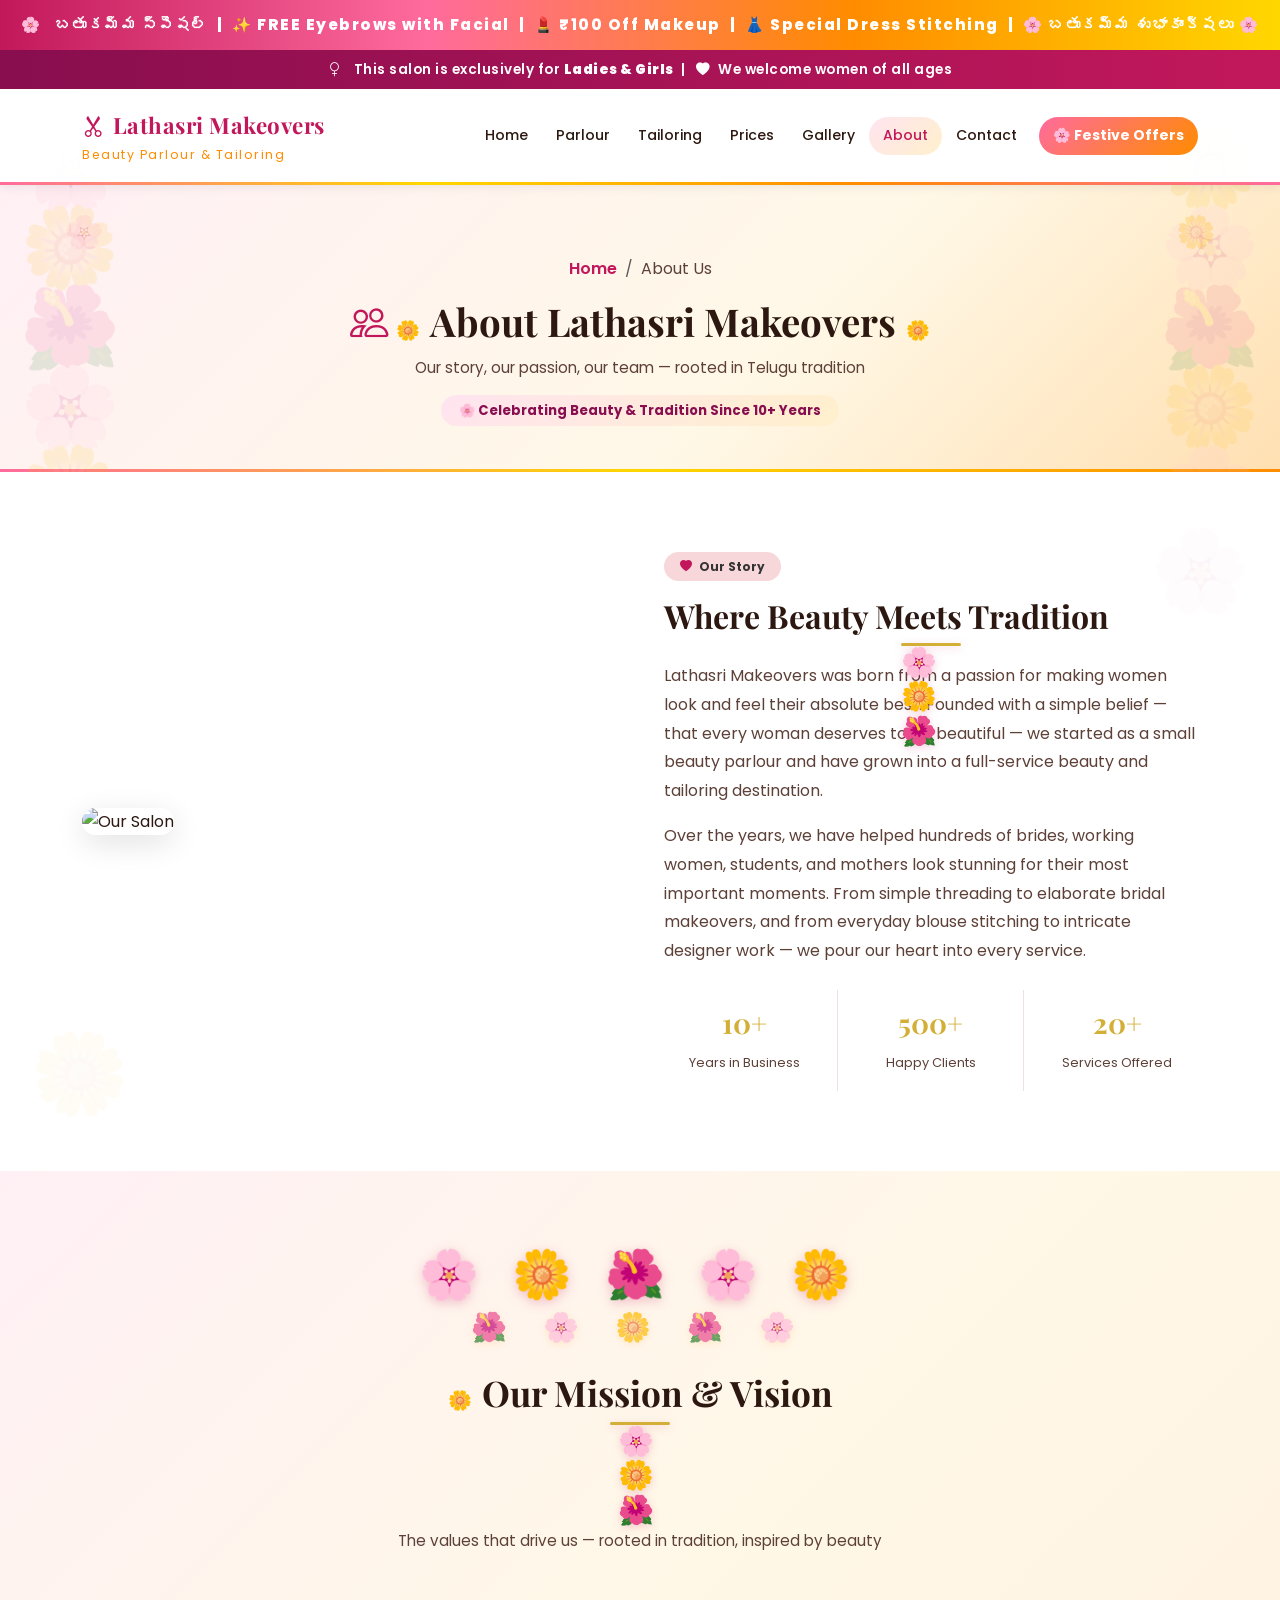
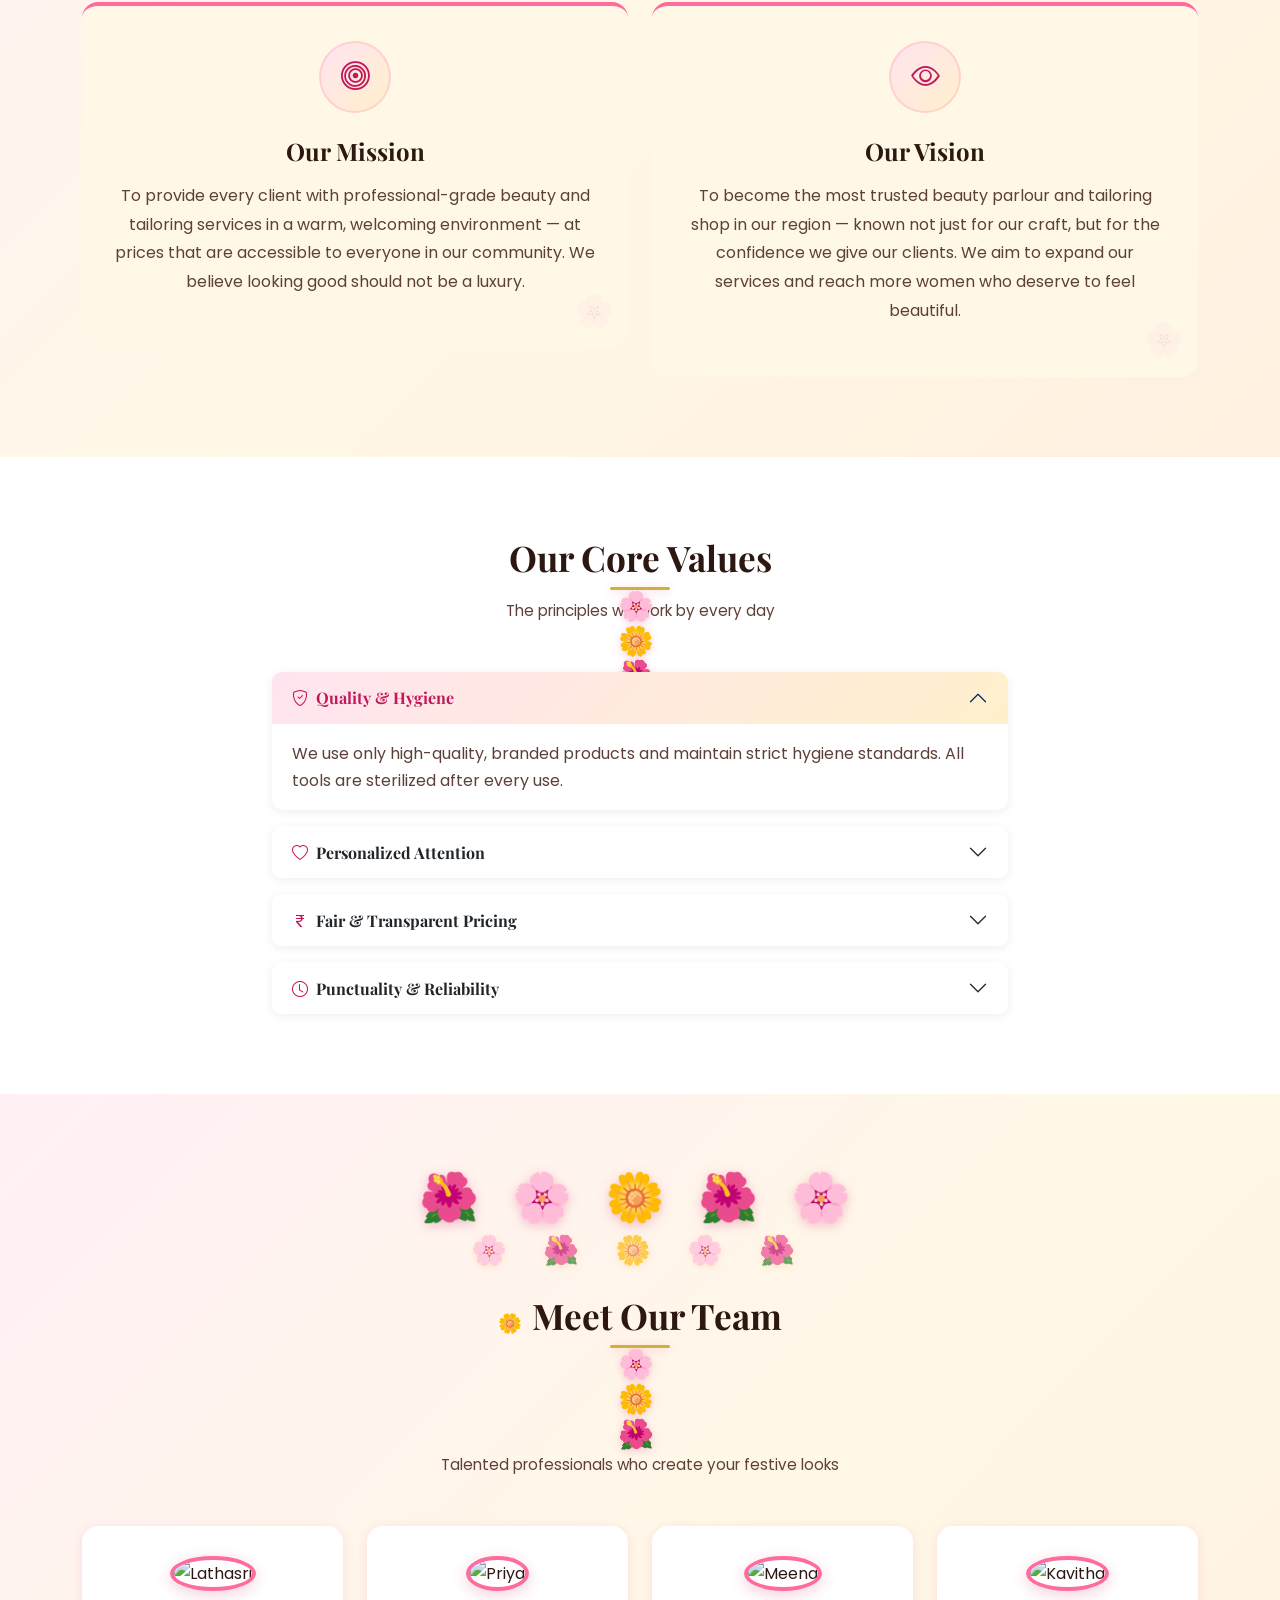
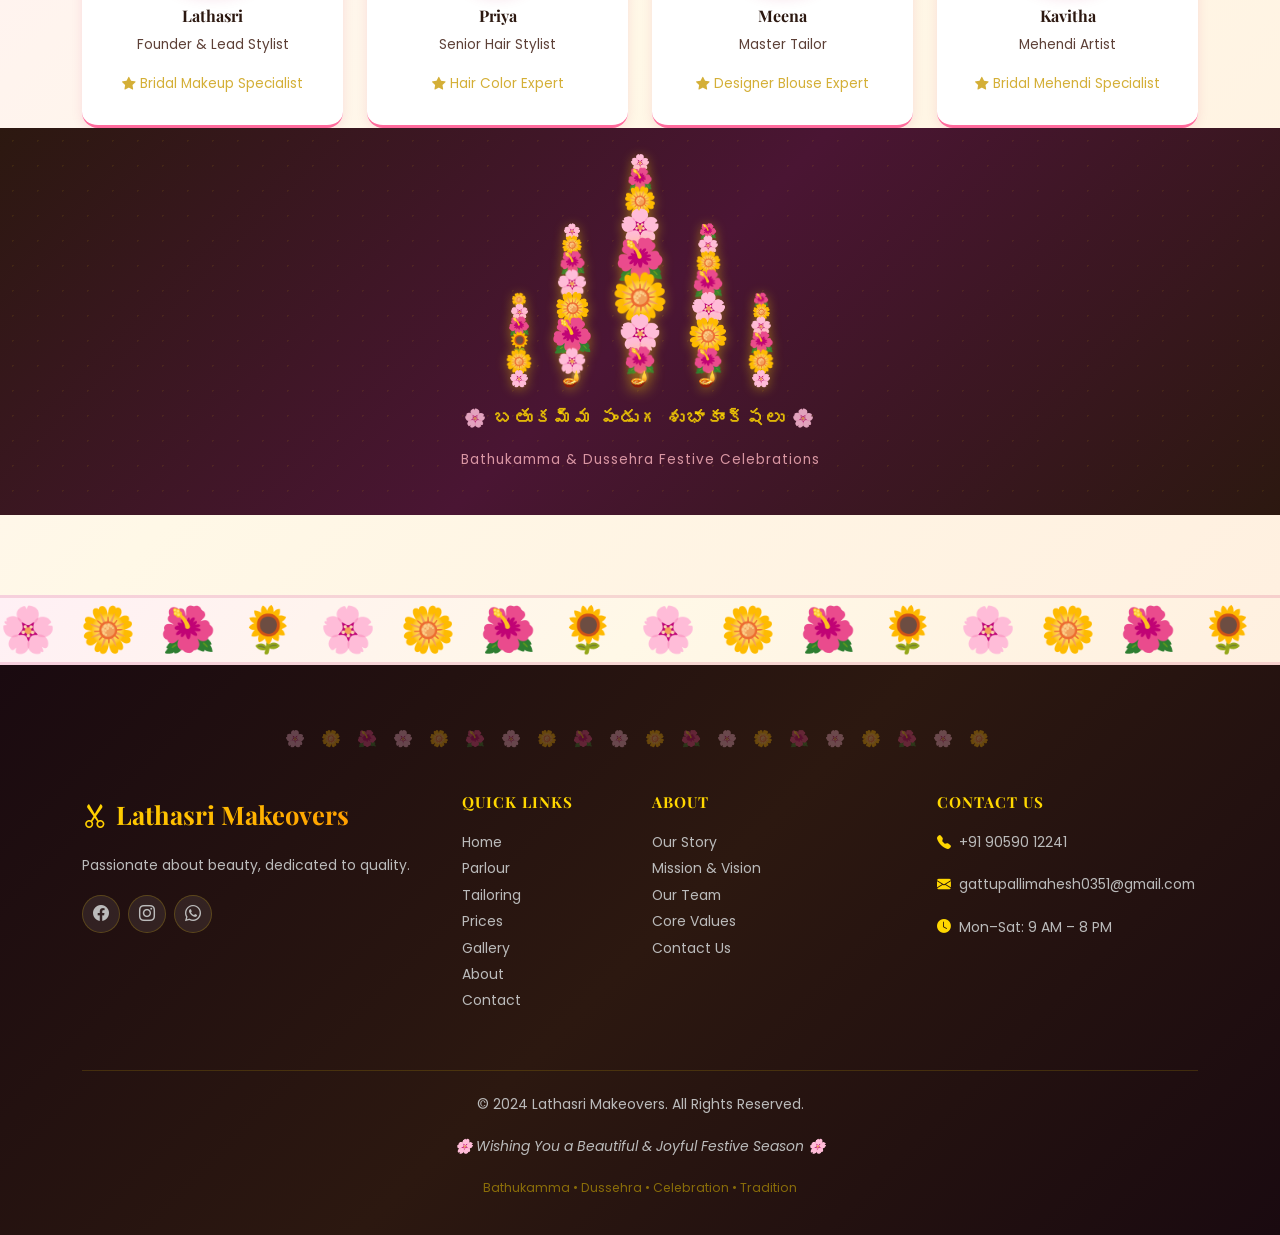
==== commit d39dcce6: "Added real Bathukamma offers: Free Eyebrows with Facial, Rs100 off Makeup, Special Dress Stitching" ====
--- a/about.html
+++ b/about.html
@@ -14,7 +14,7 @@
 
   <!-- BATHUKAMMA BANNER -->
   <div class="bathukamma-banner">
-    🌸 &nbsp; బతుకమ్మ &amp; దసరా స్పెషల్ &nbsp;|&nbsp; 🌼 BATHUKAMMA &amp; DUSSEHRA FESTIVE OFFERS — REVEALING SOON! 🌼 &nbsp;|&nbsp; బతుకమ్మ శుభాకాంక్షలు &nbsp; 🌸
+    🌸 &nbsp; బతుకమ్మ స్పెషల్ &nbsp;|&nbsp; ✨ FREE Eyebrows with Facial &nbsp;|&nbsp; 💄 ₹100 Off Makeup &nbsp;|&nbsp; 👗 Special Dress Stitching &nbsp;|&nbsp; 🌸 బతుకమ్మ శుభాకాంక్షలు 🌸
   </div>
   <!-- LADIES ONLY BANNER -->
   <div class="ladies-banner">
@@ -311,3 +311,4 @@
 
 
 
+
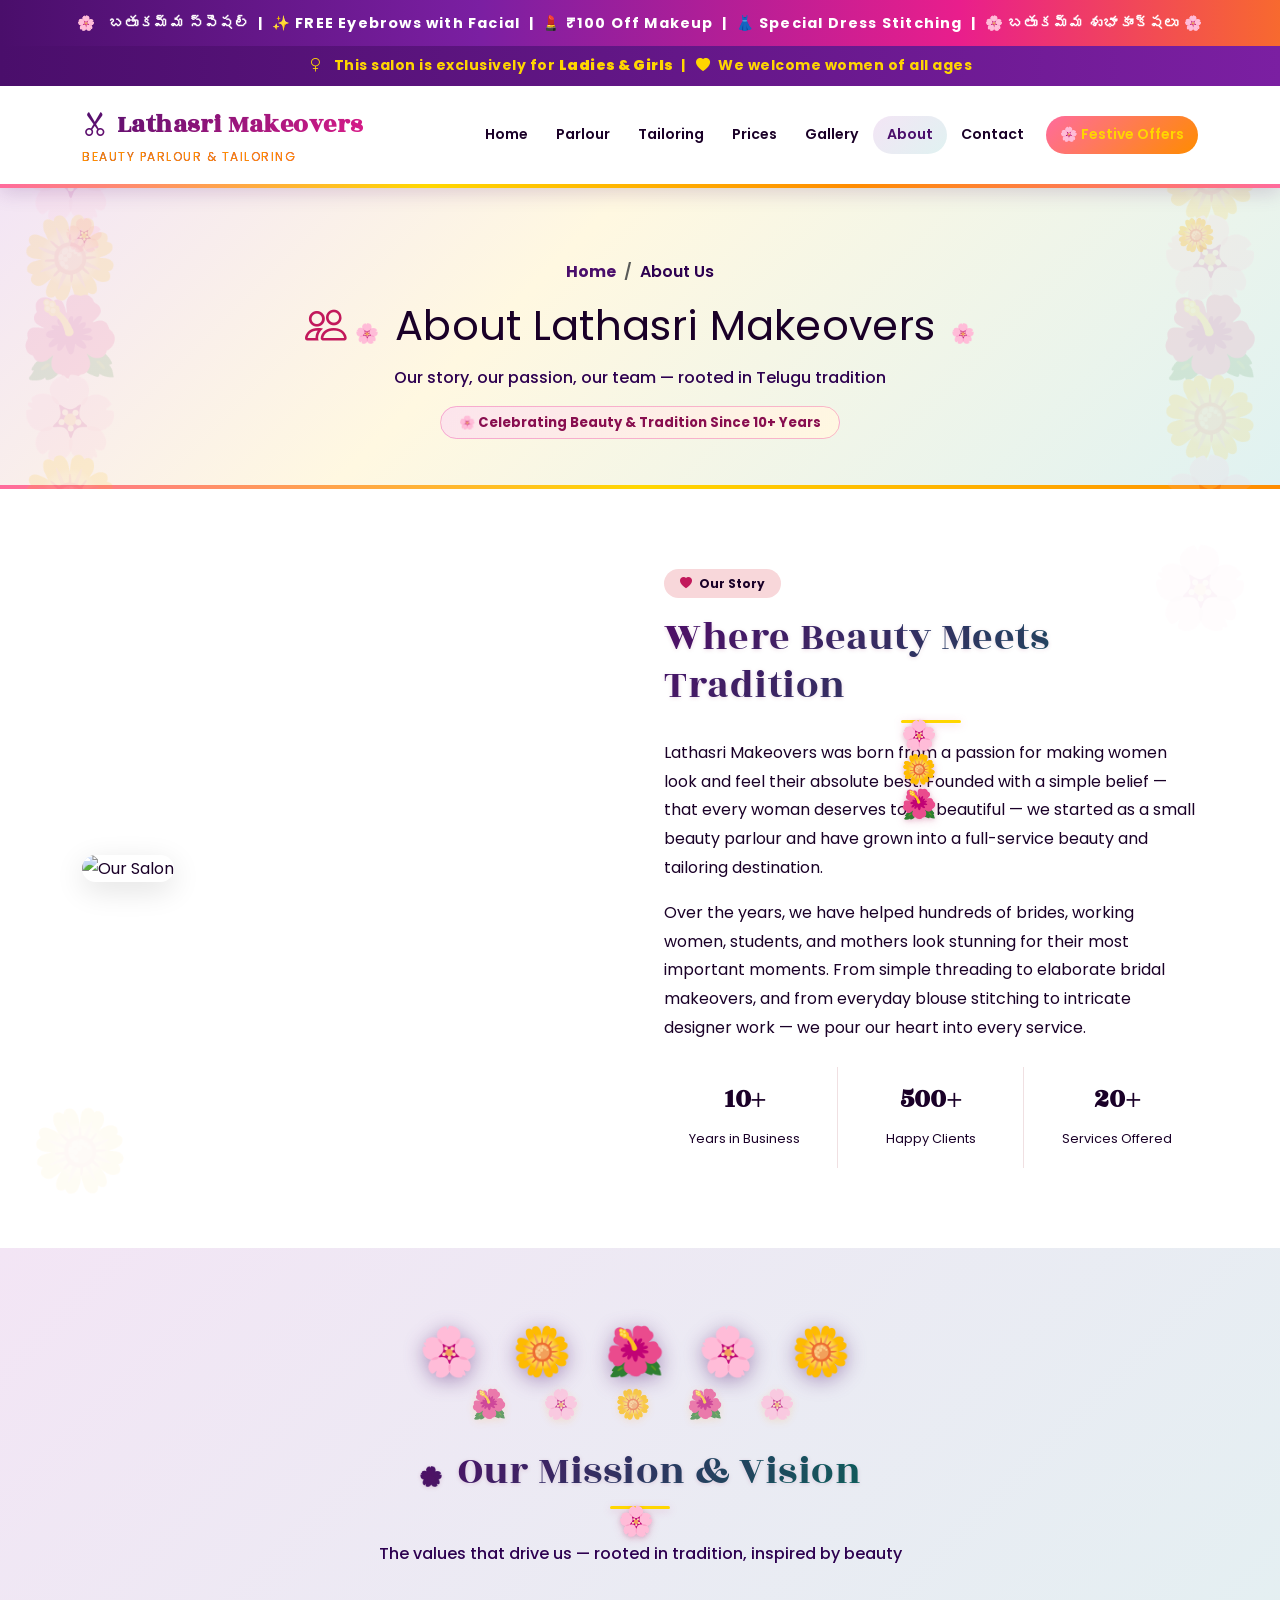
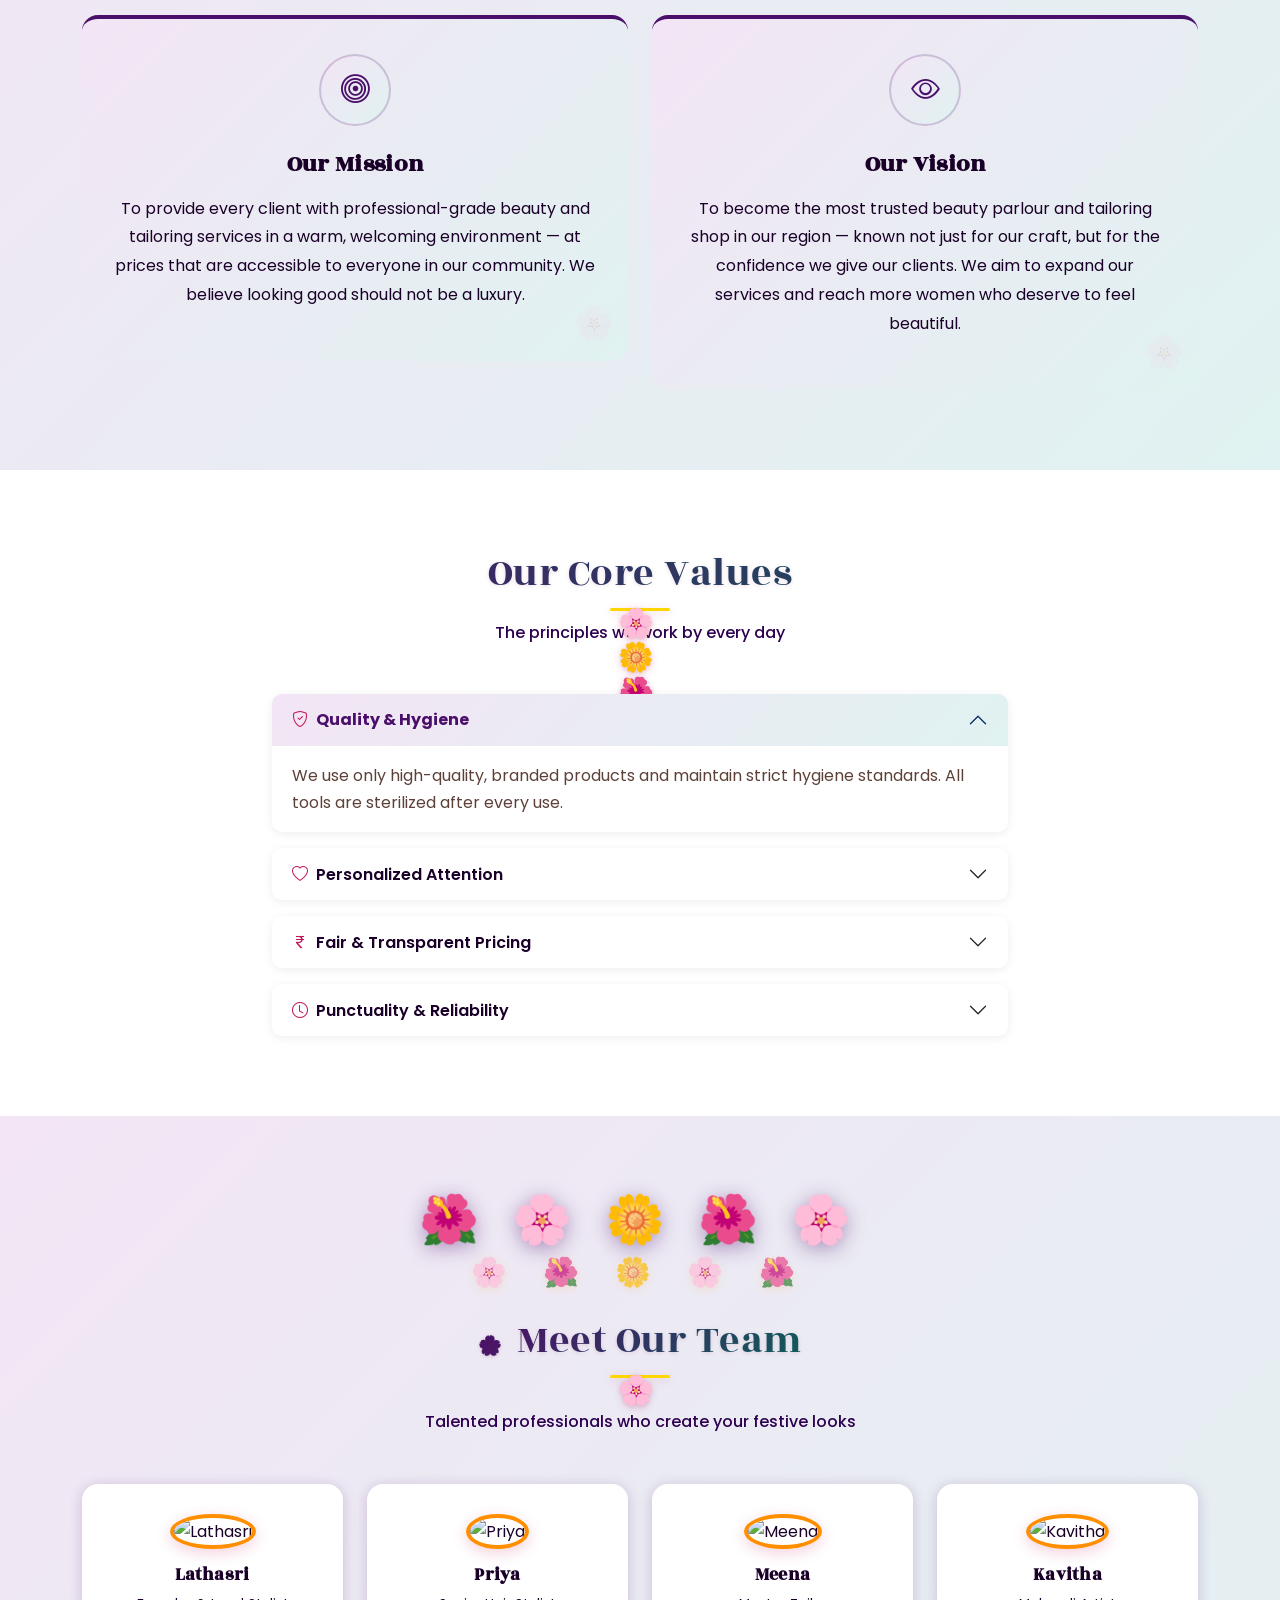
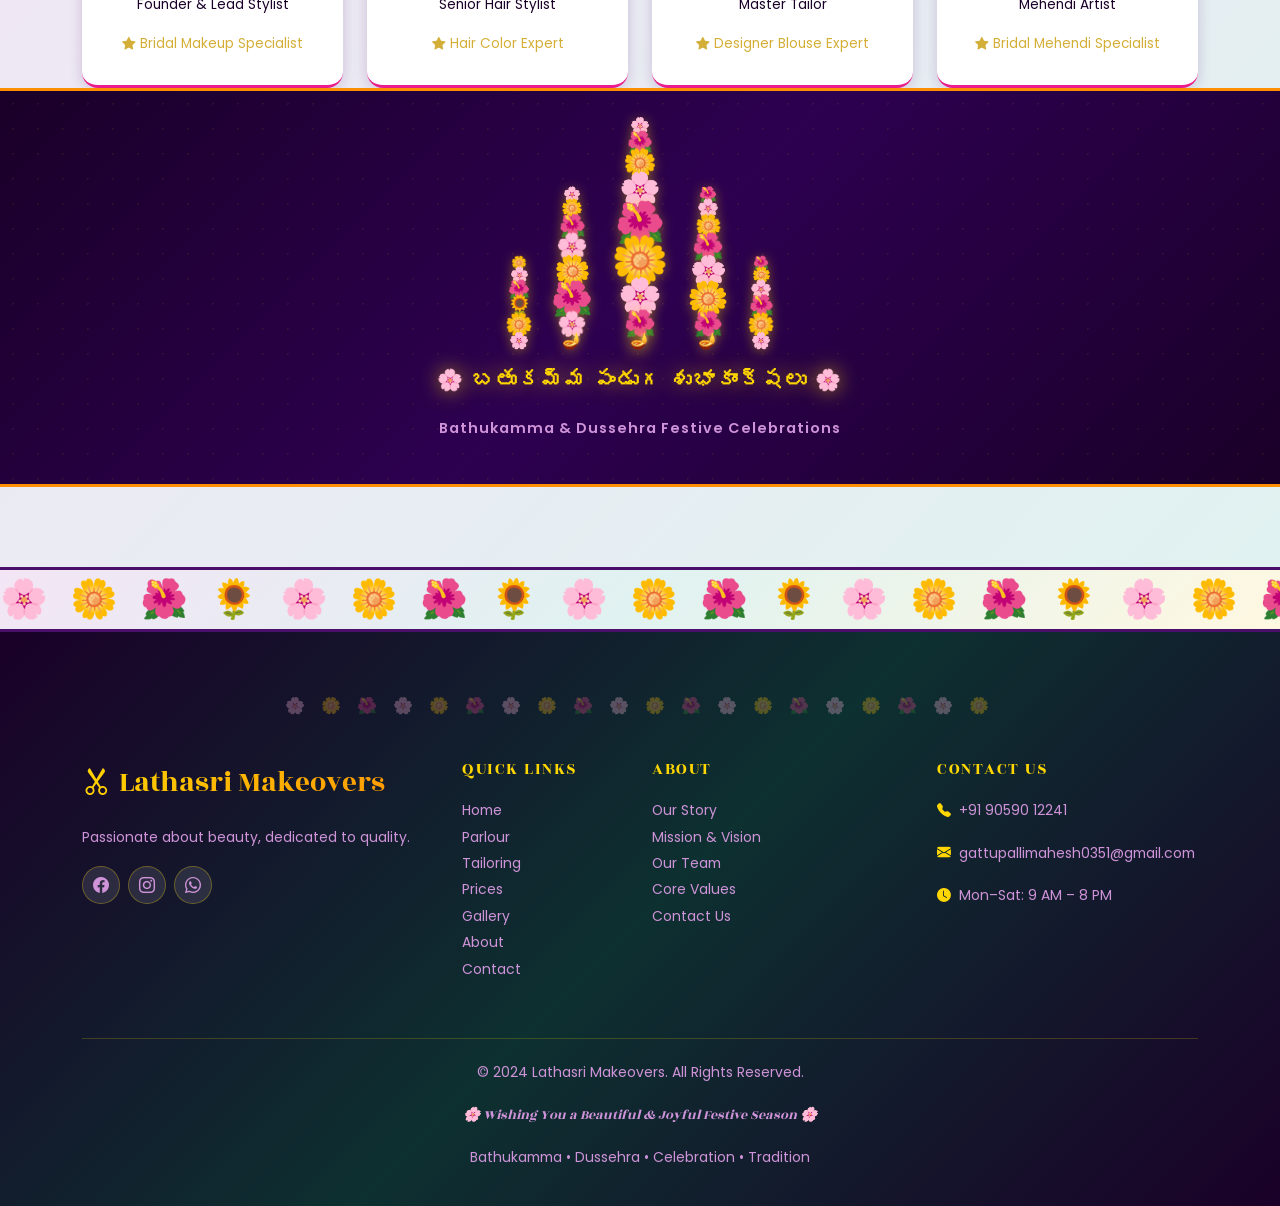
==== commit 3f9dd502: "Grand Bathukamma redesign: Jewel Purple + Teal + Marigold + Gold palette, Rozha One font" ====
--- a/about.html
+++ b/about.html
@@ -7,7 +7,7 @@
   <title>About Us — Lathasri Makeovers</title>
   <link href="https://cdn.jsdelivr.net/npm/bootstrap@5.3.2/dist/css/bootstrap.min.css" rel="stylesheet" />
   <link href="https://cdn.jsdelivr.net/npm/bootstrap-icons@1.11.3/font/bootstrap-icons.min.css" rel="stylesheet" />
-  <link href="https://fonts.googleapis.com/css2?family=Playfair+Display:wght@400;600;700&family=Poppins:wght@300;400;500;600&display=swap" rel="stylesheet" />
+  <link href="https://fonts.googleapis.com/css2?family=Rozha+One&family=Yatra+One&family=Tiro+Telugu&family=Poppins:wght@400;500;600;700&family=Playfair+Display:ital,wght@0,700;1,400&display=swap" rel="stylesheet" />
   <link rel="stylesheet" href="css/style.css" />
 </head>
 <body>
@@ -312,3 +312,4 @@
 
 
 
+
--- a/css/style.css
+++ b/css/style.css
@@ -1,38 +1,73 @@
 /* ==========================================================
-   style.css — Lathasri Makeovers | Bathukamma Festive Theme
+   style.css — Lathasri Makeovers | GRAND BATHUKAMMA THEME
    Author: Kiro AI
-   Description: Telugu Bathukamma festive theme with elegant
-   floral motifs, festive color palette, and premium animations.
+   GRAND BATHUKAMMA COLOR INSPIRATION:
+   Purple  #4A0E6B — Evening sky at celebrations
+   Teal    #00695C — Fresh banana & turmeric leaves
+   Marigold #FF8F00 — Marigold garland flowers
+   Hot Pink #E91E8C — Chrysanthemum petals
+   Gold    #FFD600 — Sacred deepam (lamp) light
+   Crimson #B71C1C — Kumkum & sindoor red
+   Cream   #FFF8E1 — Jasmine & white flowers
    ========================================================== */
 
 /* ----------------------------------------------------------
-   1. CSS VARIABLES — Bathukamma Festive Palette
+   1. CSS VARIABLES — Grand Bathukamma Color System
    ---------------------------------------------------------- */
 :root {
-  /* Bathukamma flower-inspired palette */
-  --primary-color: #FF6B9D;       /* Magenta Pink — Bathukamma flower */
-  --primary-light: #FFE4F0;       /* Soft pink tint for backgrounds */
-  --primary-dark:  #d4527e;       /* Deep pink for hover */
-  --secondary-color: #D4AF37;     /* Gold — festive accent */
-  --secondary-dark:  #b8962e;     /* Deep gold hover */
-  --accent-marigold: #FF8C00;     /* Marigold orange */
-  --accent-yellow:   #FFD700;     /* Festival yellow */
-  --accent-green:    #2E7D32;     /* Leaf green */
-  --accent-magenta:  #C2185B;     /* Deep magenta */
-  --accent-cream:    #FFF8E7;     /* Warm cream */
-  --text-color: #2C1810;          /* Deep warm brown — readable on cream */
-  --text-light: #5D4037;          /* Medium brown — secondary text */
-  --bg-white: #ffffff;
-  --bg-light: #FFF8E7;            /* Warm cream background */
-  --bg-festive: linear-gradient(135deg, #FFF0F5 0%, #FFF8E7 50%, #FFF0E0 100%);
-  --shadow-sm: 0 2px 12px rgba(194,24,91,0.10);
-  --shadow-md: 0 4px 24px rgba(194,24,91,0.15);
-  --shadow-lg: 0 8px 32px rgba(194,24,91,0.20);
+  /* Core Grand Bathukamma Colors */
+  --bk-purple:      #4A0E6B;
+  --bk-purple-mid:  #7B1FA2;
+  --bk-purple-lt:   #CE93D8;
+  --bk-teal:        #00695C;
+  --bk-teal-lt:     #4DB6AC;
+  --bk-marigold:    #FF8F00;
+  --bk-marigold-lt: #FFB300;
+  --bk-pink:        #E91E8C;
+  --bk-pink-dk:     #880E4F;
+  --bk-gold:        #FFD600;
+  --bk-gold-dk:     #F9A825;
+  --bk-crimson:     #B71C1C;
+  --bk-cream:       #FFF8E1;
+  --bk-dark:        #1A0028;
+  --bk-dark2:       #2D0050;
+
+  /* Mapped to existing CSS classes */
+  --primary-color:   #E91E8C;
+  --primary-light:   #FCE4EC;
+  --primary-dark:    #880E4F;
+  --secondary-color: #FFD600;
+  --secondary-dark:  #FF8F00;
+  --accent-marigold: #FF8F00;
+  --accent-yellow:   #FFD600;
+  --accent-green:    #00695C;
+  --accent-magenta:  #4A0E6B;
+  --accent-cream:    #FFF8E1;
+
+  /* Text — deep jewel for readability on cream */
+  --text-color:  #1A0028;
+  --text-light:  #4A0E6B;
+
+  /* Backgrounds */
+  --bg-white:   #ffffff;
+  --bg-light:   #F3E5F5;   /* Lavender tint — clearly festive */
+  --bg-festive: linear-gradient(135deg,#F3E5F5 0%,#FFF8E1 50%,#E0F2F1 100%);
+
+  /* Shadows — purple-tinted */
+  --shadow-sm: 0 2px 14px rgba(74,14,107,0.20);
+  --shadow-md: 0 4px 28px rgba(74,14,107,0.28);
+  --shadow-lg: 0 8px 36px rgba(74,14,107,0.35);
+
   --border-radius: 16px;
   --transition: all 0.35s ease;
-  --font-heading: 'Playfair Display', serif;
-  --font-body: 'Poppins', sans-serif;
-  --floral-border: url("data:image/svg+xml,%3Csvg xmlns='http://www.w3.org/2000/svg' width='40' height='40'%3E%3Ccircle cx='20' cy='20' r='3' fill='%23FF6B9D' opacity='0.3'/%3E%3C/svg%3E");
+
+  /* === GRAND BATHUKAMMA FONTS === */
+  /* Rozha One — bold traditional Indian display font */
+  /* Tiro Telugu — authentic Telugu script look for decorative text */
+  /* Poppins — clean modern body text */
+  --font-heading: 'Rozha One', 'Playfair Display', serif;
+  --font-body:    'Poppins', sans-serif;
+  --font-telugu:  'Tiro Telugu', 'Yatra One', serif;
 }
 
 /* ----------------------------------------------------------
@@ -2333,3 +2368,1324 @@
   .tower-sm { display: none; }
   .bathukamma-decor-row { padding: 20px 0; }
 }
+
+
+/* ==========================================================
+   BOLD VIBRANT COLOR OVERRIDES — Make Everything Pop
+   ========================================================== */
+
+/* ----------------------------------------------------------
+   BODY & TEXT — High contrast, clearly readable
+   ---------------------------------------------------------- */
+body {
+  background-color: #fff;
+  color: #1A0010;
+}
+
+h1, h2, h3, h4, h5, h6 {
+  color: #1A0010 !important;
+}
+
+p, li, td, th, small, span {
+  color: #2D0020;
+}
+
+/* ----------------------------------------------------------
+   NAVBAR — Bold border, strong brand color
+   ---------------------------------------------------------- */
+.navbar {
+  background: #fff !important;
+  border-bottom: 4px solid #E91E8C !important;
+  box-shadow: 0 3px 20px rgba(233,30,140,0.25) !important;
+}
+
+.navbar-brand {
+  color: #880E4F !important;
+  font-size: 1.5rem !important;
+}
+
+.navbar-brand span {
+  color: #E65100 !important;
+}
+
+.navbar-nav .nav-link {
+  color: #1A0010 !important;
+  font-weight: 600 !important;
+}
+
+.navbar-nav .nav-link:hover,
+.navbar-nav .nav-link.active {
+  background: linear-gradient(135deg, #FCE4EC, #FFF8E1) !important;
+  color: #880E4F !important;
+}
+
+/* ----------------------------------------------------------
+   HERO SECTION — Vivid background, strong text
+   ---------------------------------------------------------- */
+.hero-section {
+  background: linear-gradient(135deg, #FCE4EC 0%, #FFF8E1 45%, #FCE4EC 100%) !important;
+}
+
+.hero-title {
+  color: #1A0010 !important;
+  font-size: 3rem !important;
+  font-weight: 800 !important;
+  text-shadow: 0 1px 3px rgba(0,0,0,0.1);
+}
+
+.hero-title .highlight {
+  background: linear-gradient(135deg, #880E4F, #E65100) !important;
+  -webkit-background-clip: text !important;
+  -webkit-text-fill-color: transparent !important;
+  background-clip: text !important;
+  font-size: 3.2rem !important;
+}
+
+.hero-subtitle {
+  color: #3E0030 !important;
+  font-size: 1.05rem !important;
+  font-weight: 500 !important;
+}
+
+.hero-festive-msg {
+  background: linear-gradient(135deg, #880E4F, #E65100) !important;
+  color: #fff !important;
+  border-left: none !important;
+  padding: 10px 18px !important;
+  border-radius: 8px !important;
+  font-weight: 700 !important;
+  font-size: 0.88rem !important;
+}
+
+/* Stats numbers */
+.hero-section h4 {
+  color: #880E4F !important;
+  font-size: 1.8rem !important;
+}
+
+.hero-section small {
+  color: #3E0030 !important;
+  font-weight: 600 !important;
+}
+
+/* ----------------------------------------------------------
+   BUTTONS — Vivid, eye-catching
+   ---------------------------------------------------------- */
+.btn-primary-custom {
+  background: linear-gradient(135deg, #880E4F, #E91E8C) !important;
+  color: #fff !important;
+  border: none !important;
+  font-weight: 700 !important;
+  box-shadow: 0 4px 16px rgba(136,14,79,0.4) !important;
+}
+
+.btn-primary-custom:hover {
+  background: linear-gradient(135deg, #E65100, #FFB300) !important;
+  color: #fff !important;
+  box-shadow: 0 6px 22px rgba(230,81,0,0.45) !important;
+  transform: translateY(-3px) !important;
+}
+
+.btn-outline-custom {
+  color: #880E4F !important;
+  border: 2px solid #880E4F !important;
+  font-weight: 700 !important;
+}
+
+.btn-outline-custom:hover {
+  background: linear-gradient(135deg, #880E4F, #E91E8C) !important;
+  color: #fff !important;
+  border-color: transparent !important;
+}
+
+.btn-festive-offer {
+  background: linear-gradient(135deg, #FFD600, #E65100) !important;
+  color: #1A0010 !important;
+  font-weight: 800 !important;
+  box-shadow: 0 4px 20px rgba(230,81,0,0.45) !important;
+}
+
+.btn-festive-offer:hover {
+  transform: translateY(-4px) scale(1.04) !important;
+  box-shadow: 0 8px 30px rgba(230,81,0,0.55) !important;
+  color: #1A0010 !important;
+}
+
+/* ----------------------------------------------------------
+   SECTION BACKGROUNDS — Vivid, clearly differentiated
+   ---------------------------------------------------------- */
+.bg-light-pink,
+section[style*="FFF0F5"],
+section[style*="FFF8E7"],
+section[style*="FFF0E0"] {
+  background: linear-gradient(135deg, #FCE4EC 0%, #FFF8E1 50%, #FCE4EC 100%) !important;
+}
+
+/* ----------------------------------------------------------
+   SECTION TITLES — Bold, deep color
+   ---------------------------------------------------------- */
+.section-title {
+  color: #880E4F !important;
+  font-size: 2.4rem !important;
+  font-weight: 800 !important;
+  text-shadow: 0 1px 4px rgba(136,14,79,0.15);
+}
+
+.section-subtitle {
+  color: #3E0030 !important;
+  font-size: 1rem !important;
+  font-weight: 500 !important;
+}
+
+/* ----------------------------------------------------------
+   PAGE HERO — Vivid gradient, bold text
+   ---------------------------------------------------------- */
+.page-hero {
+  background: linear-gradient(135deg, #FCE4EC 0%, #FFF8E1 60%, #FCE4EC 100%) !important;
+  border-bottom: 4px solid #E91E8C !important;
+}
+
+.page-hero h1 {
+  color: #880E4F !important;
+  font-size: 2.6rem !important;
+  font-weight: 800 !important;
+}
+
+.page-hero p {
+  color: #3E0030 !important;
+  font-size: 1rem !important;
+  font-weight: 500 !important;
+}
+
+/* ----------------------------------------------------------
+   SERVICE CARDS — Bold borders, vivid price badges
+   ---------------------------------------------------------- */
+.service-card {
+  border: 2px solid rgba(233,30,140,0.25) !important;
+}
+
+.service-card:hover {
+  border-color: #E91E8C !important;
+  box-shadow: 0 10px 35px rgba(233,30,140,0.25) !important;
+}
+
+.service-card .card-title {
+  color: #880E4F !important;
+  font-size: 1.1rem !important;
+  font-weight: 700 !important;
+}
+
+.service-card .card-text {
+  color: #3E0030 !important;
+  font-size: 0.88rem !important;
+}
+
+.price-badge {
+  background: linear-gradient(135deg, #880E4F, #E91E8C) !important;
+  color: #fff !important;
+  font-size: 0.9rem !important;
+  font-weight: 800 !important;
+  box-shadow: 0 3px 10px rgba(136,14,79,0.35) !important;
+}
+
+/* ----------------------------------------------------------
+   FEATURE ICONS — Bold fill
+   ---------------------------------------------------------- */
+.feature-icon-box {
+  background: linear-gradient(135deg, #FCE4EC, #FFF8E1) !important;
+  border: 2px solid rgba(233,30,140,0.3) !important;
+}
+
+.feature-icon-box:hover {
+  background: linear-gradient(135deg, #880E4F, #E91E8C) !important;
+}
+
+.feature-icon-box i {
+  color: #880E4F !important;
+}
+
+.feature-icon-box:hover i {
+  color: #fff !important;
+}
+
+/* Feature text */
+section h5[style*="font-weight:700"] {
+  color: #1A0010 !important;
+  font-size: 1.05rem !important;
+}
+
+/* ----------------------------------------------------------
+   TESTIMONIALS — Vivid accent border
+   ---------------------------------------------------------- */
+.testimonial-card {
+  border-left: 5px solid #E91E8C !important;
+  background: #fff !important;
+}
+
+.testimonial-card p {
+  color: #3E0030 !important;
+  font-size: 0.92rem !important;
+}
+
+.reviewer-name {
+  color: #880E4F !important;
+  font-weight: 800 !important;
+}
+
+.testimonial-card .stars {
+  color: #E65100 !important;
+  font-size: 1.1rem !important;
+}
+
+/* ----------------------------------------------------------
+   PRICE TABLE — Bold header
+   ---------------------------------------------------------- */
+.price-table thead {
+  background: linear-gradient(135deg, #880E4F, #E91E8C) !important;
+}
+
+.price-table tbody tr:hover {
+  background-color: #FCE4EC !important;
+}
+
+.price-table tbody td {
+  color: #1A0010 !important;
+  font-weight: 500 !important;
+}
+
+.price-table tbody td:first-child {
+  color: #880E4F !important;
+  font-weight: 800 !important;
+}
+
+.badge-parlour {
+  background: linear-gradient(135deg, #FCE4EC, #F48FB1) !important;
+  color: #880E4F !important;
+  font-weight: 700 !important;
+}
+
+.badge-tailoring {
+  background: linear-gradient(135deg, #FFF8E1, #FFE082) !important;
+  color: #E65100 !important;
+  font-weight: 700 !important;
+}
+
+/* ----------------------------------------------------------
+   CONTACT PAGE — Bold icons and form
+   ---------------------------------------------------------- */
+.contact-icon {
+  background: linear-gradient(135deg, #880E4F, #E91E8C) !important;
+  box-shadow: 0 4px 16px rgba(136,14,79,0.35) !important;
+}
+
+.form-control-custom:focus {
+  border-color: #E91E8C !important;
+  box-shadow: 0 0 0 3px rgba(233,30,140,0.18) !important;
+}
+
+.hours-table .time {
+  color: #880E4F !important;
+  font-weight: 700 !important;
+}
+
+/* ----------------------------------------------------------
+   ABOUT PAGE — Team and mission
+   ---------------------------------------------------------- */
+.team-card img {
+  border-color: #E91E8C !important;
+}
+
+.mv-card {
+  border-top: 4px solid #E91E8C !important;
+  background: linear-gradient(135deg, #FCE4EC 0%, #FFF8E1 100%) !important;
+}
+
+/* ----------------------------------------------------------
+   GALLERY — Vivid overlay
+   ---------------------------------------------------------- */
+.gallery-overlay {
+  background: linear-gradient(transparent, rgba(136,14,79,0.92)) !important;
+}
+
+.filter-btn {
+  border-color: #880E4F !important;
+  color: #880E4F !important;
+  font-weight: 700 !important;
+}
+
+.filter-btn:hover, .filter-btn.active {
+  background: linear-gradient(135deg, #880E4F, #E91E8C) !important;
+  color: #fff !important;
+  border-color: transparent !important;
+}
+
+/* ----------------------------------------------------------
+   FOOTER — Strong deep background, vivid headings
+   ---------------------------------------------------------- */
+.footer {
+  background: linear-gradient(135deg, #1A0010 0%, #3E0030 50%, #1A0010 100%) !important;
+}
+
+.footer h5 {
+  color: #FFD600 !important;
+  font-size: 1rem !important;
+}
+
+.footer p, .footer li, .footer a {
+  color: #F8BBD0 !important;
+}
+
+.footer a:hover {
+  color: #FFD600 !important;
+}
+
+.footer-brand {
+  background: linear-gradient(135deg, #FFD600, #FF6D00) !important;
+  -webkit-background-clip: text !important;
+  -webkit-text-fill-color: transparent !important;
+  background-clip: text !important;
+}
+
+.footer-bottom {
+  border-top: 1px solid rgba(255,214,0,0.2) !important;
+  color: #F48FB1 !important;
+}
+
+.footer-festive-msg {
+  color: rgba(255,214,0,0.9) !important;
+  font-weight: 600 !important;
+}
+
+.social-icon {
+  background: rgba(255,255,255,0.1) !important;
+  border: 1px solid rgba(255,214,0,0.3) !important;
+  color: #F8BBD0 !important;
+}
+
+.social-icon:hover {
+  background: linear-gradient(135deg, #880E4F, #E91E8C) !important;
+  color: #fff !important;
+}
+
+/* ----------------------------------------------------------
+   BATHUKAMMA DECOR ROW — More vivid
+   ---------------------------------------------------------- */
+.bathukamma-decor-row {
+  background: linear-gradient(135deg, #1A0010 0%, #3E0030 50%, #1A0010 100%) !important;
+  border-top: 3px solid #E91E8C;
+  border-bottom: 3px solid #E91E8C;
+}
+
+.bathukamma-decor-row .decor-text {
+  color: #FFD600 !important;
+  font-size: 1.2rem !important;
+  font-weight: 800 !important;
+  text-shadow: 0 0 15px rgba(255,214,0,0.5);
+}
+
+.bathukamma-decor-row .decor-sub {
+  color: #F48FB1 !important;
+  font-size: 0.9rem !important;
+  font-weight: 600 !important;
+}
+
+/* ----------------------------------------------------------
+   FESTIVAL OFFER SECTION — Maximum impact
+   ---------------------------------------------------------- */
+.festival-offer-section {
+  background: linear-gradient(135deg, #1A0010 0%, #3E0030 40%, #1A0010 100%) !important;
+}
+
+.offer-main-title {
+  color: #FFD600 !important;
+  font-size: 2.6rem !important;
+  font-weight: 800 !important;
+  text-shadow: 0 2px 20px rgba(255,214,0,0.6) !important;
+}
+
+.offer-subtitle {
+  color: #F48FB1 !important;
+  font-size: 1.15rem !important;
+  font-weight: 600 !important;
+}
+
+.offer-desc {
+  color: rgba(255,255,255,0.9) !important;
+  font-size: 0.95rem !important;
+}
+
+.offer-service-pill {
+  background: rgba(255,255,255,0.15) !important;
+  color: #fff !important;
+  border: 1px solid rgba(255,214,0,0.5) !important;
+  font-weight: 600 !important;
+}
+
+.coming-soon-badge {
+  background: linear-gradient(135deg, #FFD600, #E65100) !important;
+  color: #1A0010 !important;
+  font-weight: 800 !important;
+}
+
+/* ----------------------------------------------------------
+   BATHUKAMMA GARLAND — Vivid
+   ---------------------------------------------------------- */
+.bathukamma-garland {
+  background: linear-gradient(135deg, #FCE4EC, #FFF8E1, #FCE4EC) !important;
+  border-top: 3px solid #E91E8C !important;
+  border-bottom: 3px solid #E91E8C !important;
+  font-size: 2.2rem !important;
+}
+
+/* ----------------------------------------------------------
+   TOP BANNER — Brighter shimmer
+   ---------------------------------------------------------- */
+.bathukamma-banner {
+  background: linear-gradient(90deg, #880E4F, #E91E8C, #E65100, #FFD600, #E65100, #E91E8C, #880E4F) !important;
+  background-size: 200% auto !important;
+  animation: bannerShimmer 3s linear infinite !important;
+  font-size: 0.9rem !important;
+  font-weight: 800 !important;
+  letter-spacing: 1px !important;
+  color: #fff !important;
+}
+
+/* Ladies Only banner */
+.ladies-banner {
+  background: linear-gradient(90deg, #880E4F, #AD1457) !important;
+  color: #fff !important;
+  font-weight: 700 !important;
+}
+
+/* ----------------------------------------------------------
+   FLOWER HEADERS — More vibrant drop shadow
+   ---------------------------------------------------------- */
+.flower-section-header .big-flowers {
+  filter: drop-shadow(0 4px 8px rgba(233,30,140,0.4)) !important;
+}
+
+/* ----------------------------------------------------------
+   SCROLL TO TOP — Vivid
+   ---------------------------------------------------------- */
+#scrollTopBtn {
+  background: linear-gradient(135deg, #880E4F, #E65100) !important;
+  box-shadow: 0 4px 20px rgba(136,14,79,0.5) !important;
+}
+
+/* ----------------------------------------------------------
+   BREADCRUMB — Readable
+   ---------------------------------------------------------- */
+.breadcrumb-item a {
+  color: #880E4F !important;
+  font-weight: 700 !important;
+}
+
+.breadcrumb-item.active {
+  color: #3E0030 !important;
+  font-weight: 600 !important;
+}
+
+/* ----------------------------------------------------------
+   CTA SECTION
+   ---------------------------------------------------------- */
+section[style*="2C1810"],
+section[style*="4A1533"] {
+  background: linear-gradient(135deg, #1A0010 0%, #3E0030 50%, #1A0010 100%) !important;
+}
+
+/* ----------------------------------------------------------
+   ACCORDION — About page
+   ---------------------------------------------------------- */
+.accordion-button:not(.collapsed) {
+  background: linear-gradient(135deg, #FCE4EC, #FFF8E1) !important;
+  color: #880E4F !important;
+  font-weight: 700 !important;
+}
+
+.accordion-button {
+  color: #1A0010 !important;
+  font-weight: 600 !important;
+}
+
+/* ----------------------------------------------------------
+   SEARCH BOX
+   ---------------------------------------------------------- */
+.search-box {
+  border: 2px solid #E91E8C !important;
+  color: #1A0010 !important;
+}
+
+.search-box:focus {
+  border-color: #880E4F !important;
+  box-shadow: 0 0 0 3px rgba(233,30,140,0.2) !important;
+}
+
+/* ----------------------------------------------------------
+   INPUT GROUP — Prices search
+   ---------------------------------------------------------- */
+.input-group-text {
+  background: linear-gradient(135deg, #FCE4EC, #FFF8E1) !important;
+  border-color: #E91E8C !important;
+  color: #880E4F !important;
+}
+
+/* ----------------------------------------------------------
+   FESTIVE BADGE PILLS in page heroes
+   ---------------------------------------------------------- */
+.festive-badge-pill,
+span[style*="FFE4F0"],
+span[style*="FFF0CC"] {
+  background: linear-gradient(135deg, #FCE4EC, #FFF8E1) !important;
+  color: #880E4F !important;
+  border: 1px solid rgba(233,30,140,0.3) !important;
+  font-weight: 700 !important;
+}
+
+/* ----------------------------------------------------------
+   SPECIAL OFFER RIBBON on cards
+   ---------------------------------------------------------- */
+.offer-ribbon {
+  background: linear-gradient(135deg, #880E4F, #E65100) !important;
+  color: #fff !important;
+  font-weight: 800 !important;
+}
+
+/* ----------------------------------------------------------
+   FINAL RESPONSIVE
+   ---------------------------------------------------------- */
+@media (max-width: 768px) {
+  .hero-title { font-size: 2rem !important; }
+  .hero-title .highlight { font-size: 2.2rem !important; }
+  .section-title { font-size: 1.9rem !important; }
+  .offer-main-title { font-size: 1.8rem !important; }
+  .page-hero h1 { font-size: 2rem !important; }
+}
+
+
+/* ==========================================================
+   GRAND BATHUKAMMA COMPLETE DESIGN OVERRIDES
+   Colors: Purple + Teal + Marigold + Gold + Pink + Crimson
+   Fonts: Rozha One + Poppins
+   ========================================================== */
+
+/* ----------------------------------------------------------
+   BODY & BASE
+   ---------------------------------------------------------- */
+body {
+  font-family: var(--font-body) !important;
+  background: #fff !important;
+  color: var(--bk-dark) !important;
+}
+
+h1, h2, h3, h4, h5, h6 {
+  font-family: var(--font-heading) !important;
+  color: var(--bk-dark) !important;
+  letter-spacing: 0.3px;
+}
+
+p, li, td, span, small {
+  font-family: var(--font-body) !important;
+  color: var(--bk-dark) !important;
+}
+
+/* Telugu decorative text class */
+.telugu-text {
+  font-family: var(--font-telugu) !important;
+}
+
+/* ----------------------------------------------------------
+   TOP BANNER — Purple to Marigold shimmer
+   ---------------------------------------------------------- */
+.bathukamma-banner {
+  background: linear-gradient(90deg,
+    #4A0E6B, #7B1FA2, #E91E8C, #FF8F00, #FFD600,
+    #FF8F00, #E91E8C, #7B1FA2, #4A0E6B) !important;
+  background-size: 300% auto !important;
+  animation: bannerShimmer 4s linear infinite !important;
+  color: #fff !important;
+  font-size: 0.9rem !important;
+  font-weight: 700 !important;
+  letter-spacing: 1.2px !important;
+  padding: 11px 16px !important;
+}
+
+/* Ladies banner */
+.ladies-banner {
+  background: linear-gradient(90deg, #4A0E6B, #7B1FA2) !important;
+  color: #FFD600 !important;
+  font-weight: 700 !important;
+  font-size: 0.88rem !important;
+  letter-spacing: 0.5px !important;
+}
+
+/* ----------------------------------------------------------
+   NAVBAR — Jewel purple bottom border
+   ---------------------------------------------------------- */
+.navbar {
+  background: #fff !important;
+  border-bottom: 4px solid var(--bk-purple) !important;
+  box-shadow: 0 3px 20px rgba(74,14,107,0.2) !important;
+}
+
+.navbar-brand {
+  font-family: var(--font-heading) !important;
+  font-size: 1.6rem !important;
+  background: linear-gradient(135deg, #4A0E6B, #E91E8C) !important;
+  -webkit-background-clip: text !important;
+  -webkit-text-fill-color: transparent !important;
+  background-clip: text !important;
+}
+
+.navbar-brand span {
+  font-family: var(--font-body) !important;
+  color: #FF8F00 !important;
+  -webkit-text-fill-color: #FF8F00 !important;
+  font-size: 0.75rem !important;
+  letter-spacing: 1.5px !important;
+  text-transform: uppercase !important;
+}
+
+.navbar-nav .nav-link {
+  font-family: var(--font-body) !important;
+  font-weight: 600 !important;
+  color: var(--bk-dark) !important;
+  font-size: 0.88rem !important;
+}
+
+.navbar-nav .nav-link:hover,
+.navbar-nav .nav-link.active {
+  background: linear-gradient(135deg, #F3E5F5, #E0F2F1) !important;
+  color: var(--bk-purple) !important;
+}
+
+/* Festive Offers nav item */
+.festive-nav {
+  background: linear-gradient(135deg, #4A0E6B, #E91E8C) !important;
+  color: #FFD600 !important;
+  -webkit-text-fill-color: #FFD600 !important;
+  border-radius: 20px !important;
+}
+
+/* ----------------------------------------------------------
+   HERO SECTION — Grand purple-to-teal celebration
+   ---------------------------------------------------------- */
+.hero-section {
+  background: linear-gradient(
+    135deg,
+    #F3E5F5 0%,
+    #FFF8E1 30%,
+    #E0F2F1 60%,
+    #F3E5F5 100%
+  ) !important;
+}
+
+.hero-title {
+  font-family: var(--font-heading) !important;
+  font-size: 3.2rem !important;
+  font-weight: 400 !important; /* Rozha One is naturally bold */
+  color: var(--bk-dark) !important;
+  line-height: 1.15 !important;
+  letter-spacing: 0.5px !important;
+}
+
+.hero-title .highlight {
+  background: linear-gradient(135deg, #4A0E6B, #E91E8C, #FF8F00) !important;
+  -webkit-background-clip: text !important;
+  -webkit-text-fill-color: transparent !important;
+  background-clip: text !important;
+}
+
+.hero-subtitle {
+  font-family: var(--font-body) !important;
+  color: #2D0050 !important;
+  font-size: 1rem !important;
+  font-weight: 500 !important;
+}
+
+.hero-festive-msg {
+  background: linear-gradient(135deg, #4A0E6B, #00695C) !important;
+  color: #FFD600 !important;
+  border-left: none !important;
+  border-radius: 8px !important;
+  font-weight: 700 !important;
+  font-size: 0.88rem !important;
+  display: inline-block !important;
+  padding: 10px 18px !important;
+}
+
+/* Hero stats */
+.hero-section h4 {
+  color: var(--bk-purple) !important;
+  font-family: var(--font-heading) !important;
+  font-size: 1.9rem !important;
+}
+
+.hero-section small {
+  color: #2D0050 !important;
+  font-weight: 600 !important;
+}
+
+/* Hero image — organic frame */
+.hero-image-wrap img {
+  border-radius: 40% 60% 40% 60% / 60% 40% 60% 40% !important;
+  box-shadow: 0 12px 40px rgba(74,14,107,0.3) !important;
+}
+
+/* ----------------------------------------------------------
+   BUTTONS — Jewel tone combinations
+   ---------------------------------------------------------- */
+.btn-primary-custom {
+  background: linear-gradient(135deg, #4A0E6B, #E91E8C) !important;
+  color: #fff !important;
+  border: none !important;
+  font-family: var(--font-body) !important;
+  font-weight: 700 !important;
+  box-shadow: 0 4px 18px rgba(74,14,107,0.4) !important;
+}
+
+.btn-primary-custom:hover {
+  background: linear-gradient(135deg, #00695C, #FF8F00) !important;
+  color: #fff !important;
+  box-shadow: 0 6px 24px rgba(0,105,92,0.45) !important;
+  transform: translateY(-3px) !important;
+}
+
+.btn-outline-custom {
+  color: var(--bk-purple) !important;
+  border: 2px solid var(--bk-purple) !important;
+  font-weight: 700 !important;
+}
+
+.btn-outline-custom:hover {
+  background: linear-gradient(135deg, #4A0E6B, #E91E8C) !important;
+  color: #fff !important;
+  border-color: transparent !important;
+  transform: translateY(-3px) !important;
+}
+
+.btn-festive-offer {
+  background: linear-gradient(135deg, #FFD600, #FF8F00) !important;
+  color: #1A0028 !important;
+  font-family: var(--font-heading) !important;
+  font-size: 1rem !important;
+  font-weight: 400 !important;
+  box-shadow: 0 4px 20px rgba(255,143,0,0.5) !important;
+  letter-spacing: 0.5px !important;
+}
+
+.btn-festive-offer:hover {
+  background: linear-gradient(135deg, #4A0E6B, #E91E8C) !important;
+  color: #FFD600 !important;
+  transform: translateY(-4px) scale(1.03) !important;
+}
+
+.btn-whatsapp {
+  background: linear-gradient(135deg, #00695C, #00897B) !important;
+  color: #fff !important;
+  font-weight: 700 !important;
+}
+
+.btn-whatsapp:hover {
+  background: linear-gradient(135deg, #004D40, #00695C) !important;
+  transform: translateY(-3px) !important;
+}
+
+/* ----------------------------------------------------------
+   PAGE HERO — Rich jewel gradient
+   ---------------------------------------------------------- */
+.page-hero {
+  background: linear-gradient(
+    135deg,
+    #F3E5F5 0%, #FFF8E1 40%, #E0F2F1 100%
+  ) !important;
+  border-bottom: 4px solid var(--bk-purple) !important;
+  padding: 70px 0 50px !important;
+}
+
+.page-hero h1 {
+  font-family: var(--font-heading) !important;
+  color: var(--bk-purple) !important;
+  font-size: 2.6rem !important;
+  font-weight: 400 !important;
+}
+
+.page-hero p {
+  color: #2D0050 !important;
+  font-size: 1rem !important;
+  font-weight: 500 !important;
+}
+
+/* ----------------------------------------------------------
+   SECTION TITLES
+   ---------------------------------------------------------- */
+.section-title {
+  font-family: var(--font-heading) !important;
+  font-size: 2.5rem !important;
+  font-weight: 400 !important;
+  background: linear-gradient(135deg, #4A0E6B, #00695C) !important;
+  -webkit-background-clip: text !important;
+  -webkit-text-fill-color: transparent !important;
+  background-clip: text !important;
+  letter-spacing: 0.5px !important;
+}
+
+.section-subtitle {
+  color: #2D0050 !important;
+  font-size: 1rem !important;
+  font-weight: 500 !important;
+}
+
+/* Section title flower decoration */
+.section-title::after {
+  content: '🌸 🌼 🌺' !important;
+  display: block !important;
+  font-size: 1.8rem !important;
+  margin: 10px auto 0 !important;
+  -webkit-text-fill-color: initial !important;
+}
+
+/* Festive heading with side flowers */
+.festive-heading::before { content: '🌸 ' !important; }
+.festive-heading::after  { content: ' 🌸' !important; }
+
+/* ----------------------------------------------------------
+   SECTION BACKGROUNDS — Alternating jewel tints
+   ---------------------------------------------------------- */
+.bg-light-pink,
+section[class*="section-padding"][style*="FFF0F5"],
+section[class*="section-padding"][style*="FFF8E7"],
+section[class*="section-padding"][style*="FFF0E0"],
+section[class*="section-padding"][style*="FCE4EC"] {
+  background: linear-gradient(135deg, #F3E5F5 0%, #E0F2F1 100%) !important;
+}
+
+/* White sections */
+section[class*="section-padding"][style*="background:#fff"] {
+  background: #fff !important;
+}
+
+/* ----------------------------------------------------------
+   SERVICE CARDS
+   ---------------------------------------------------------- */
+.service-card {
+  border: 2px solid rgba(74,14,107,0.15) !important;
+  border-top: 4px solid var(--bk-purple) !important;
+}
+
+.service-card:hover {
+  border-color: var(--bk-marigold) !important;
+  border-top-color: var(--bk-marigold) !important;
+  box-shadow: 0 10px 35px rgba(74,14,107,0.25) !important;
+  transform: translateY(-10px) !important;
+}
+
+.service-card .card-title {
+  font-family: var(--font-heading) !important;
+  font-size: 1.15rem !important;
+  font-weight: 400 !important;
+  color: var(--bk-purple) !important;
+}
+
+.service-card .card-title i {
+  color: var(--bk-marigold) !important;
+  -webkit-text-fill-color: var(--bk-marigold) !important;
+}
+
+.service-card .card-text {
+  color: #2D0050 !important;
+  font-size: 0.88rem !important;
+}
+
+.price-badge {
+  background: linear-gradient(135deg, #4A0E6B, #7B1FA2) !important;
+  color: #FFD600 !important;
+  font-family: var(--font-body) !important;
+  font-weight: 800 !important;
+  font-size: 0.88rem !important;
+  box-shadow: 0 3px 10px rgba(74,14,107,0.3) !important;
+}
+
+/* ----------------------------------------------------------
+   WHY CHOOSE US ICONS
+   ---------------------------------------------------------- */
+.feature-icon-box {
+  background: linear-gradient(135deg, #F3E5F5, #E0F2F1) !important;
+  border: 2px solid rgba(74,14,107,0.2) !important;
+}
+
+.feature-icon-box:hover {
+  background: linear-gradient(135deg, #4A0E6B, #00695C) !important;
+  transform: scale(1.12) rotate(5deg) !important;
+}
+
+.feature-icon-box i {
+  color: var(--bk-purple) !important;
+  -webkit-text-fill-color: var(--bk-purple) !important;
+}
+
+.feature-icon-box:hover i {
+  color: #FFD600 !important;
+  -webkit-text-fill-color: #FFD600 !important;
+}
+
+section h5 {
+  font-family: var(--font-heading) !important;
+  color: var(--bk-dark) !important;
+  font-size: 1.1rem !important;
+}
+
+/* ----------------------------------------------------------
+   TESTIMONIALS
+   ---------------------------------------------------------- */
+.testimonial-card {
+  border-left: 5px solid var(--bk-marigold) !important;
+  background: linear-gradient(135deg, #fffaf0, #fff) !important;
+}
+
+.testimonial-card p {
+  color: #2D0050 !important;
+  font-size: 0.92rem !important;
+}
+
+.reviewer-name {
+  color: var(--bk-purple) !important;
+  font-family: var(--font-heading) !important;
+  font-weight: 400 !important;
+  font-size: 1rem !important;
+}
+
+.testimonial-card .stars {
+  color: var(--bk-marigold) !important;
+  font-size: 1.1rem !important;
+}
+
+/* ----------------------------------------------------------
+   PRICE TABLE
+   ---------------------------------------------------------- */
+.price-table thead {
+  background: linear-gradient(135deg, #4A0E6B, #7B1FA2) !important;
+  color: #FFD600 !important;
+}
+
+.price-table tbody tr:hover {
+  background: linear-gradient(135deg, #F3E5F5, #E0F2F1) !important;
+}
+
+.price-table tbody td {
+  color: #1A0028 !important;
+  font-weight: 500 !important;
+}
+
+.price-table tbody td:first-child {
+  color: var(--bk-purple) !important;
+  font-family: var(--font-heading) !important;
+  font-size: 1.1rem !important;
+}
+
+.badge-parlour {
+  background: linear-gradient(135deg, #F3E5F5, #CE93D8) !important;
+  color: #4A0E6B !important;
+  font-weight: 700 !important;
+}
+
+.badge-tailoring {
+  background: linear-gradient(135deg, #E0F2F1, #80CBC4) !important;
+  color: #004D40 !important;
+  font-weight: 700 !important;
+}
+
+/* ----------------------------------------------------------
+   GALLERY
+   ---------------------------------------------------------- */
+.gallery-overlay {
+  background: linear-gradient(transparent, rgba(74,14,107,0.92)) !important;
+}
+
+.gallery-item {
+  border: 2px solid rgba(74,14,107,0.15) !important;
+}
+
+.gallery-item:hover {
+  border-color: var(--bk-marigold) !important;
+  box-shadow: 0 8px 30px rgba(74,14,107,0.25) !important;
+}
+
+.filter-btn {
+  border-color: var(--bk-purple) !important;
+  color: var(--bk-purple) !important;
+  font-weight: 700 !important;
+}
+
+.filter-btn:hover, .filter-btn.active {
+  background: linear-gradient(135deg, #4A0E6B, #E91E8C) !important;
+  color: #FFD600 !important;
+  border-color: transparent !important;
+}
+
+/* ----------------------------------------------------------
+   CONTACT PAGE
+   ---------------------------------------------------------- */
+.contact-icon {
+  background: linear-gradient(135deg, #4A0E6B, #E91E8C) !important;
+}
+
+.contact-form-card {
+  border-top: 5px solid var(--bk-purple) !important;
+}
+
+.form-control-custom:focus {
+  border-color: var(--bk-purple) !important;
+  box-shadow: 0 0 0 3px rgba(74,14,107,0.18) !important;
+}
+
+.hours-table .time {
+  color: var(--bk-teal) !important;
+  font-weight: 700 !important;
+}
+
+/* ----------------------------------------------------------
+   ABOUT PAGE
+   ---------------------------------------------------------- */
+.team-card img {
+  border-color: var(--bk-marigold) !important;
+}
+
+.mv-card {
+  border-top: 4px solid var(--bk-purple) !important;
+  background: linear-gradient(135deg, #F3E5F5, #E0F2F1) !important;
+}
+
+/* ----------------------------------------------------------
+   FESTIVAL OFFER SECTION
+   ---------------------------------------------------------- */
+.festival-offer-section {
+  background: linear-gradient(
+    135deg,
+    #1A0028 0%,
+    #2D0050 30%,
+    #004D40 70%,
+    #1A0028 100%
+  ) !important;
+}
+
+.offer-main-title {
+  font-family: var(--font-heading) !important;
+  font-size: 2.8rem !important;
+  font-weight: 400 !important;
+  color: var(--bk-gold) !important;
+  text-shadow: 0 0 30px rgba(255,214,0,0.6) !important;
+  letter-spacing: 1px !important;
+}
+
+.offer-subtitle {
+  color: var(--bk-purple-lt) !important;
+  font-size: 1.1rem !important;
+  font-weight: 600 !important;
+}
+
+.offer-desc {
+  color: rgba(255,255,255,0.92) !important;
+}
+
+.offer-service-pill {
+  background: rgba(255,255,255,0.12) !important;
+  color: #fff !important;
+  border: 1px solid rgba(255,214,0,0.45) !important;
+  font-weight: 600 !important;
+}
+
+/* ----------------------------------------------------------
+   BATHUKAMMA DECOR ROW
+   ---------------------------------------------------------- */
+.bathukamma-decor-row {
+  background: linear-gradient(135deg, #1A0028 0%, #2D0050 50%, #1A0028 100%) !important;
+  border-top: 3px solid var(--bk-marigold) !important;
+  border-bottom: 3px solid var(--bk-marigold) !important;
+}
+
+.bathukamma-decor-row .decor-text {
+  font-family: var(--font-heading) !important;
+  font-size: 1.3rem !important;
+  color: var(--bk-gold) !important;
+  text-shadow: 0 0 20px rgba(255,214,0,0.6) !important;
+  letter-spacing: 2px !important;
+}
+
+.bathukamma-decor-row .decor-sub {
+  color: var(--bk-purple-lt) !important;
+  font-size: 0.9rem !important;
+  font-weight: 600 !important;
+}
+
+/* ----------------------------------------------------------
+   BATHUKAMMA GARLAND
+   ---------------------------------------------------------- */
+.bathukamma-garland {
+  background: linear-gradient(135deg, #F3E5F5, #E0F2F1, #FFF8E1) !important;
+  border-top: 3px solid var(--bk-purple) !important;
+  border-bottom: 3px solid var(--bk-purple) !important;
+  font-size: 2.4rem !important;
+}
+
+/* ----------------------------------------------------------
+   CTA SECTIONS
+   ---------------------------------------------------------- */
+section[style*="2C1810"],
+section[style*="4A1533"],
+section[style*="1A0010"],
+section[style*="3E0030"] {
+  background: linear-gradient(135deg, #1A0028 0%, #2D0050 40%, #004D40 100%) !important;
+}
+
+/* ----------------------------------------------------------
+   FOOTER — Grand deep jewel
+   ---------------------------------------------------------- */
+.footer {
+  background: linear-gradient(135deg, #1A0028 0%, #0D3030 50%, #1A0028 100%) !important;
+}
+
+.footer h5 {
+  font-family: var(--font-heading) !important;
+  color: var(--bk-gold) !important;
+  font-size: 1.05rem !important;
+  letter-spacing: 1.5px !important;
+  font-weight: 400 !important;
+}
+
+.footer p, .footer li {
+  color: #CE93D8 !important;
+  font-size: 0.87rem !important;
+}
+
+.footer a {
+  color: #CE93D8 !important;
+}
+
+.footer a:hover {
+  color: var(--bk-gold) !important;
+  padding-left: 5px !important;
+}
+
+.footer-brand {
+  font-family: var(--font-heading) !important;
+  font-size: 1.8rem !important;
+  font-weight: 400 !important;
+  background: linear-gradient(135deg, #FFD600, #FF8F00) !important;
+  -webkit-background-clip: text !important;
+  -webkit-text-fill-color: transparent !important;
+  background-clip: text !important;
+}
+
+.footer-bottom {
+  border-top: 1px solid rgba(255,214,0,0.2) !important;
+  color: #CE93D8 !important;
+}
+
+.footer-festive-msg {
+  color: var(--bk-gold) !important;
+  font-family: var(--font-heading) !important;
+  font-weight: 400 !important;
+  font-size: 1rem !important;
+}
+
+.social-icon {
+  border: 1px solid rgba(255,214,0,0.3) !important;
+  color: #CE93D8 !important;
+}
+
+.social-icon:hover {
+  background: linear-gradient(135deg, #4A0E6B, #E91E8C) !important;
+  color: #FFD600 !important;
+}
+
+/* ----------------------------------------------------------
+   SCROLL TO TOP
+   ---------------------------------------------------------- */
+#scrollTopBtn {
+  background: linear-gradient(135deg, #4A0E6B, #FF8F00) !important;
+}
+
+/* ----------------------------------------------------------
+   OFFER RIBBON on cards
+   ---------------------------------------------------------- */
+.offer-ribbon {
+  background: linear-gradient(135deg, #4A0E6B, #FF8F00) !important;
+}
+
+/* ----------------------------------------------------------
+   BREADCRUMB
+   ---------------------------------------------------------- */
+.breadcrumb-item a {
+  color: var(--bk-purple) !important;
+  font-weight: 700 !important;
+}
+
+.breadcrumb-item.active {
+  color: #2D0050 !important;
+  font-weight: 600 !important;
+}
+
+/* ----------------------------------------------------------
+   FORM INPUTS
+   ---------------------------------------------------------- */
+.search-box {
+  border: 2px solid var(--bk-purple) !important;
+}
+
+.search-box:focus {
+  border-color: var(--bk-marigold) !important;
+  box-shadow: 0 0 0 3px rgba(74,14,107,0.2) !important;
+}
+
+.input-group-text {
+  background: linear-gradient(135deg, #F3E5F5, #E0F2F1) !important;
+  border-color: var(--bk-purple) !important;
+  color: var(--bk-purple) !important;
+}
+
+/* ----------------------------------------------------------
+   ACCORDION — About page
+   ---------------------------------------------------------- */
+.accordion-button:not(.collapsed) {
+  background: linear-gradient(135deg, #F3E5F5, #E0F2F1) !important;
+  color: var(--bk-purple) !important;
+  font-weight: 700 !important;
+}
+
+.accordion-button {
+  font-family: var(--font-body) !important;
+  font-weight: 600 !important;
+  color: #1A0028 !important;
+}
+
+/* ----------------------------------------------------------
+   FESTIVE SCROLLBAR
+   ---------------------------------------------------------- */
+::-webkit-scrollbar-track { background: #F3E5F5 !important; }
+::-webkit-scrollbar-thumb {
+  background: linear-gradient(#4A0E6B, #FF8F00) !important;
+}
+
+/* Selection */
+::selection {
+  background: rgba(74,14,107,0.25) !important;
+  color: #1A0028 !important;
+}
+
+/* ----------------------------------------------------------
+   SPECIAL: Flower section headers
+   ---------------------------------------------------------- */
+.flower-section-header .big-flowers {
+  filter: drop-shadow(0 4px 10px rgba(74,14,107,0.4)) !important;
+}
+
+/* ----------------------------------------------------------
+   RESPONSIVE
+   ---------------------------------------------------------- */
+@media (max-width: 768px) {
+  .hero-title    { font-size: 2.1rem !important; }
+  .section-title { font-size: 2rem !important; }
+  .offer-main-title { font-size: 1.8rem !important; }
+  .page-hero h1  { font-size: 2rem !important; }
+  .footer-brand  { font-size: 1.4rem !important; }
+}
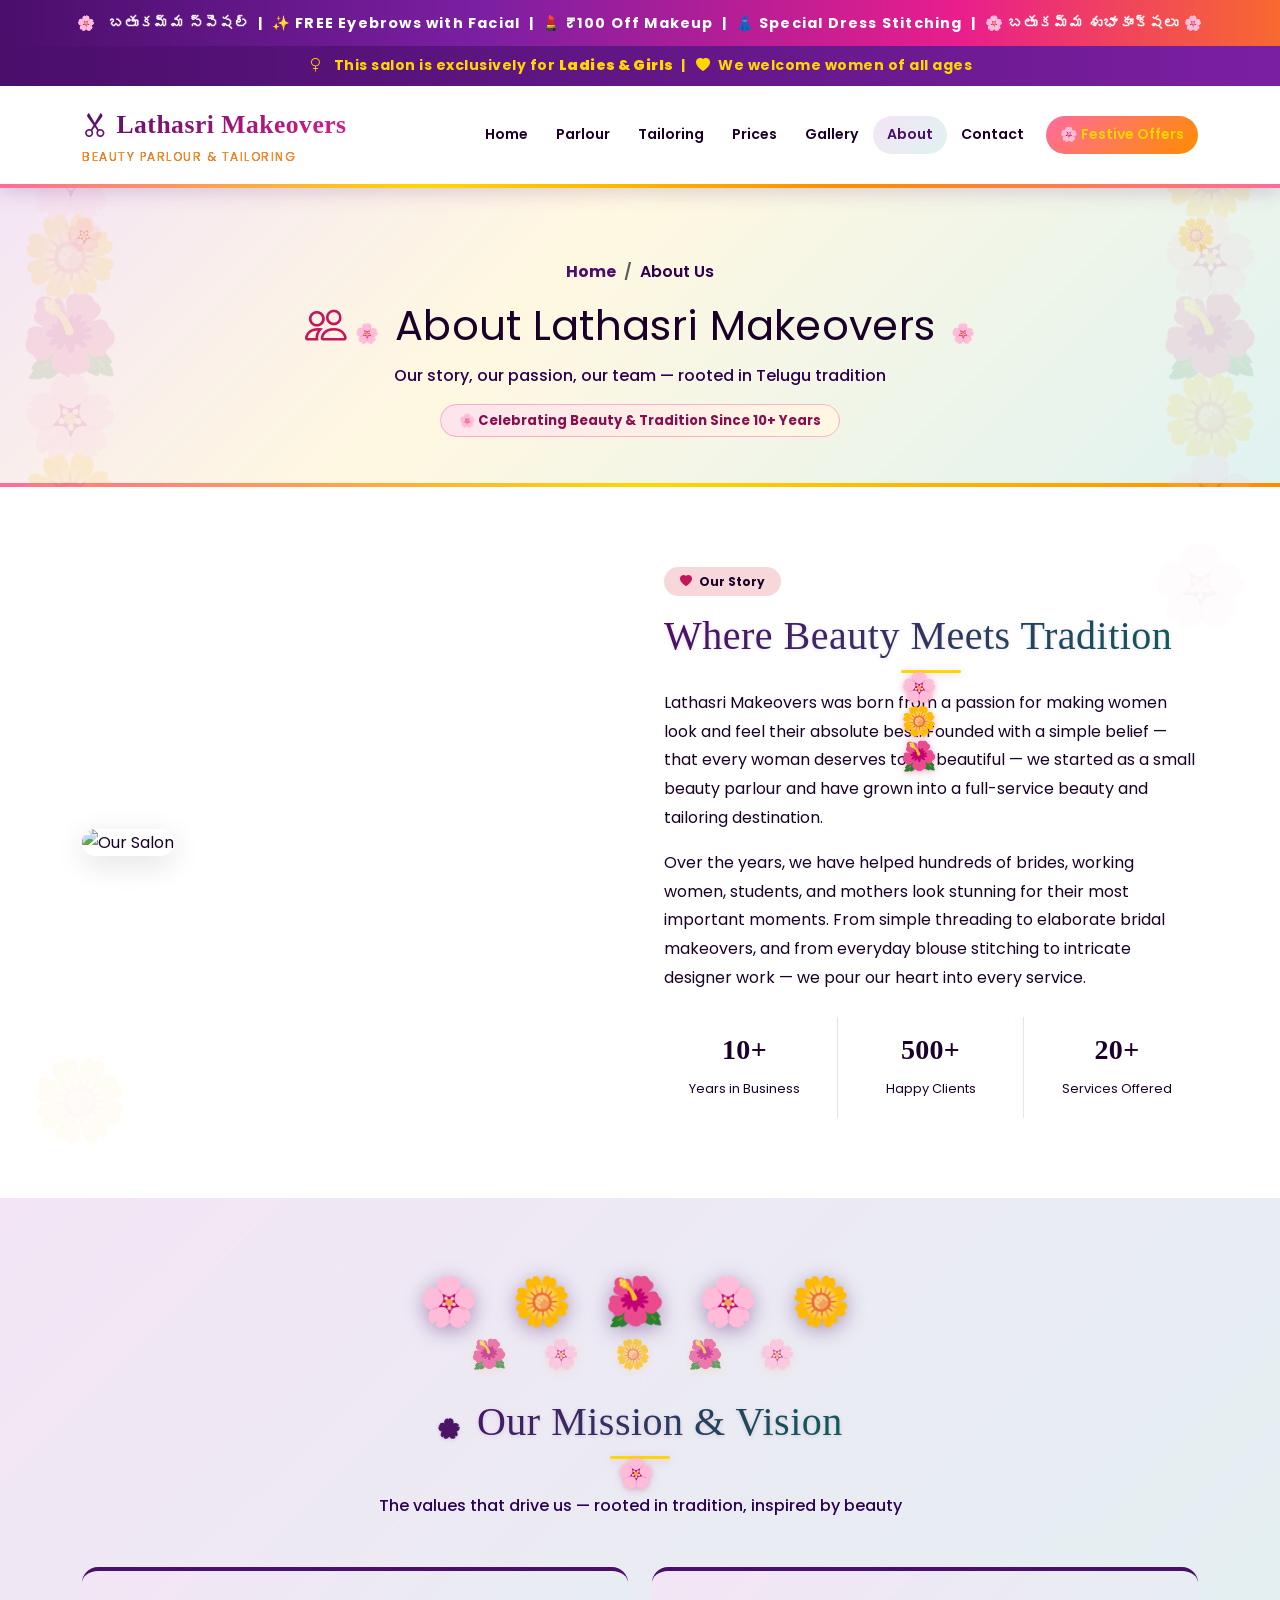
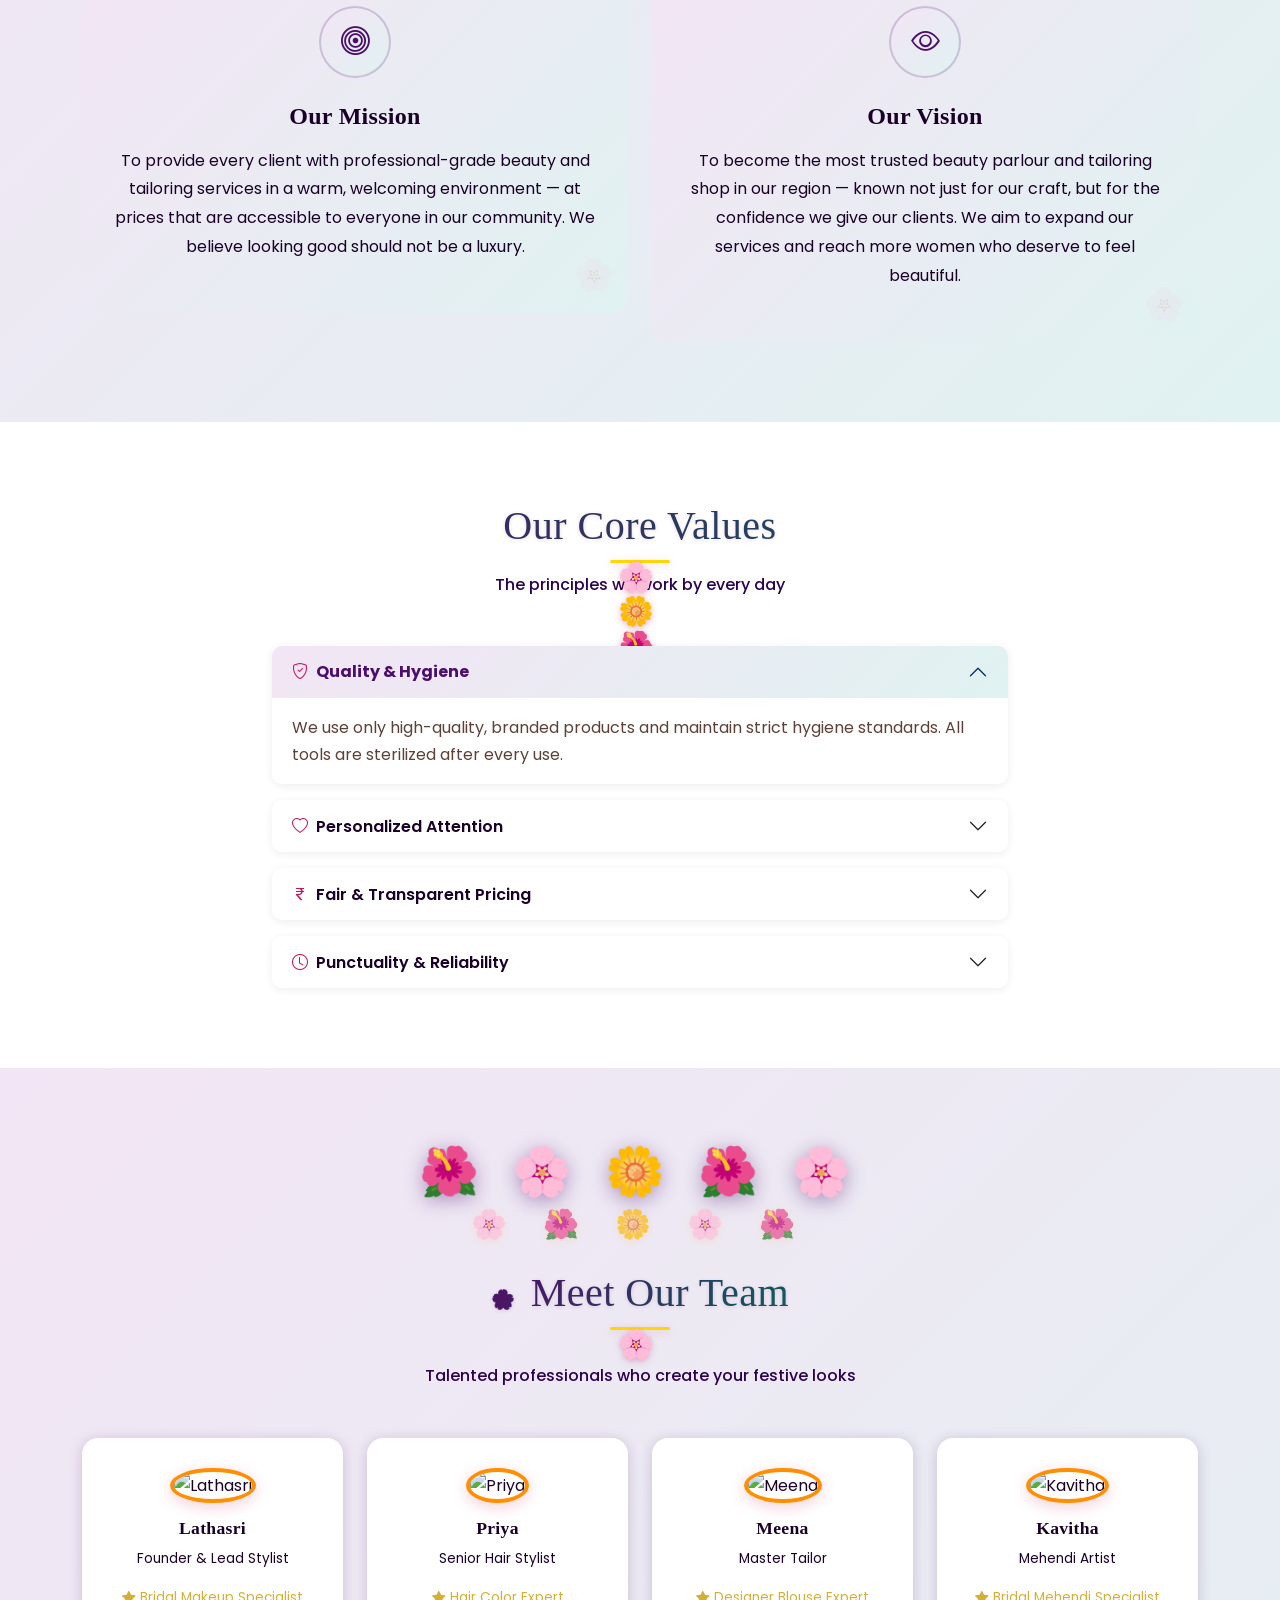
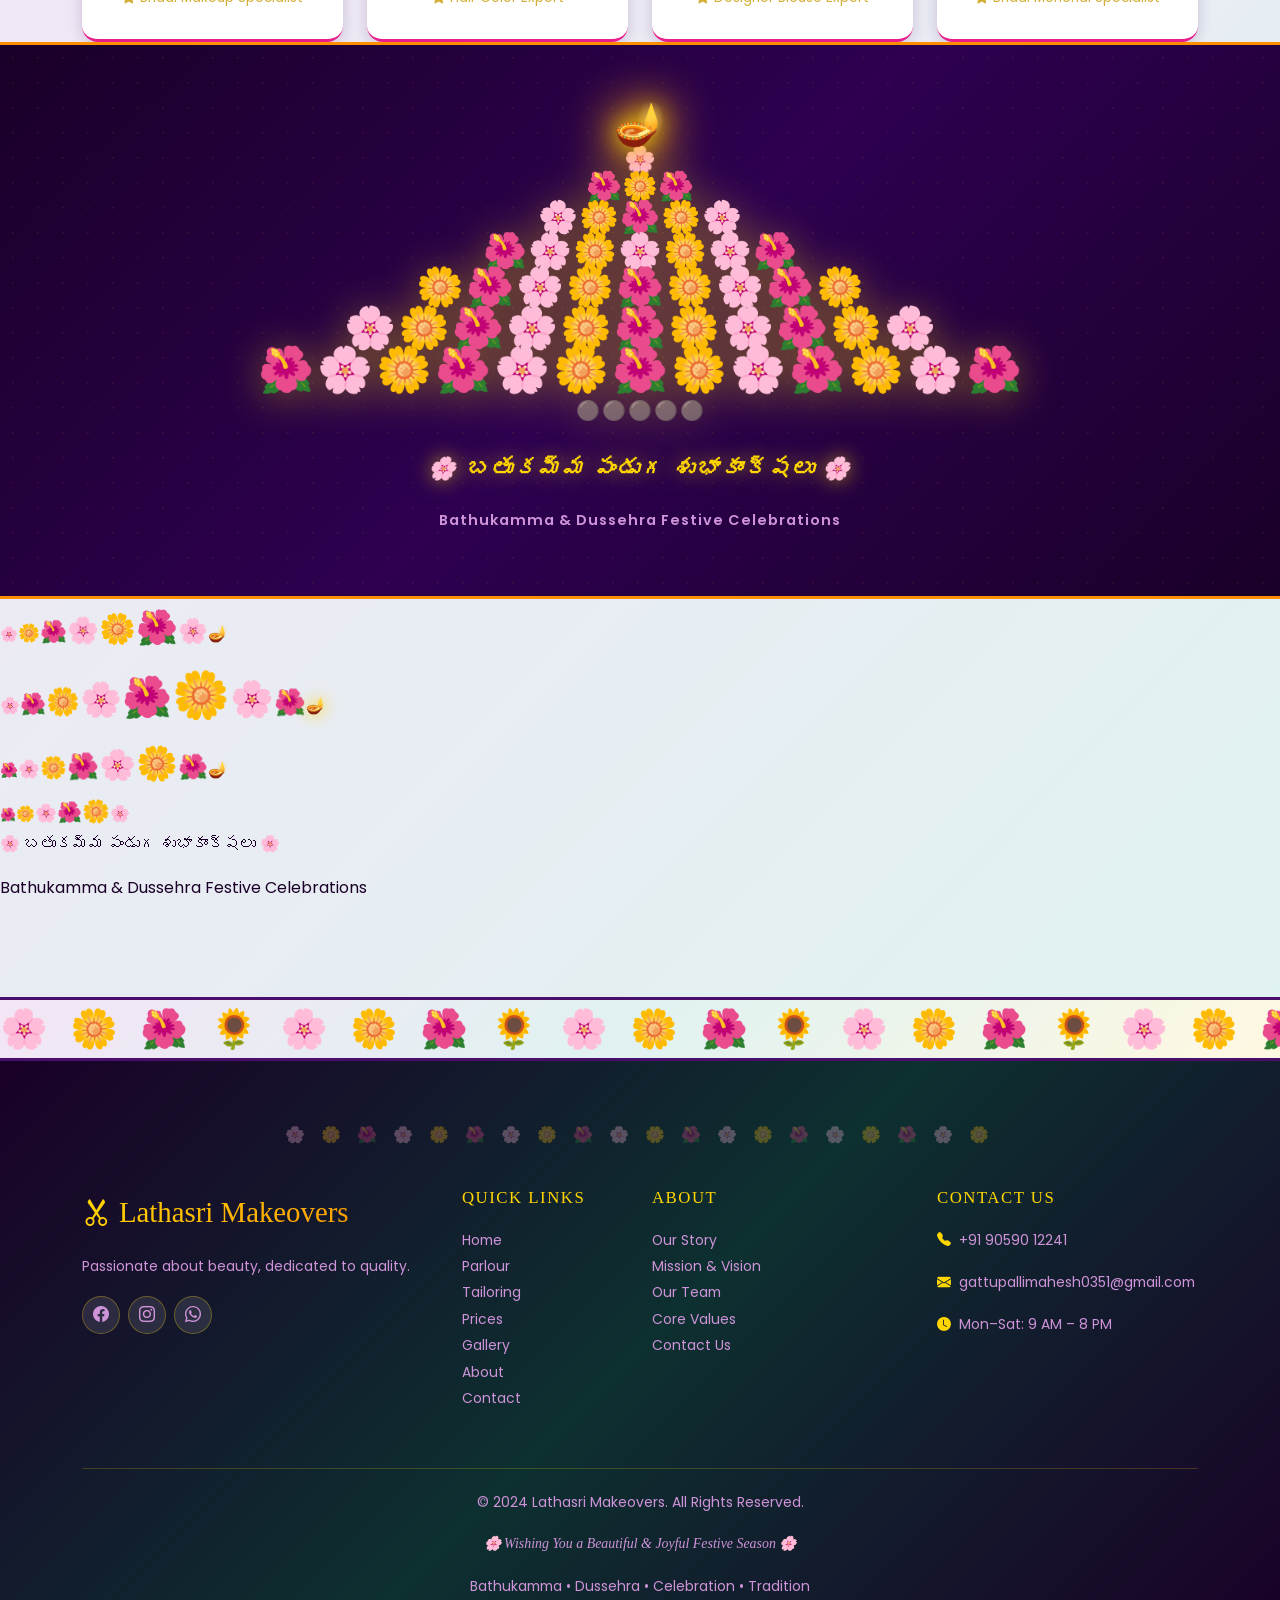
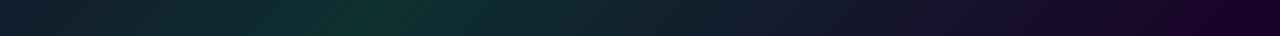
==== commit 9accf6f3: "Bathukamma pyramid shape — proper cone with 7 flower layers, diya top, wide base, sway animation" ====
--- a/about.html
+++ b/about.html
@@ -7,7 +7,7 @@
   <title>About Us — Lathasri Makeovers</title>
   <link href="https://cdn.jsdelivr.net/npm/bootstrap@5.3.2/dist/css/bootstrap.min.css" rel="stylesheet" />
   <link href="https://cdn.jsdelivr.net/npm/bootstrap-icons@1.11.3/font/bootstrap-icons.min.css" rel="stylesheet" />
-  <link href="https://fonts.googleapis.com/css2?family=Rozha+One&family=Yatra+One&family=Tiro+Telugu&family=Poppins:wght@400;500;600;700&family=Playfair+Display:ital,wght@0,700;1,400&display=swap" rel="stylesheet" />
+  <link href="https://fonts.googleapis.com/css2?family=Cormorant+Garamond:ital,wght@0,400;0,600;0,700;1,400;1,600&family=Dancing+Script:wght@600;700&family=Raleway:wght@300;400;500;600;700&family=Poppins:wght@400;500;600&display=swap" rel="stylesheet" />
   <link rel="stylesheet" href="css/style.css" />
 </head>
 <body>
@@ -266,10 +266,23 @@
       </div>
     </div>
   
-  <!-- BIG BATHUKAMMA DECOR ROW -->
   <div class="bathukamma-decor-row">
-    <div class="towers-row">
-      <div class="tower-wrap tower-sm"><span class="tl">🌼</span><span class="tl">🌸</span><span class="tl">🌺</span><span class="tl">🌻</span><span class="tl">🌼</span><span class="tl">🌸</span></div>
+    <div class="bk-shape-wrap">
+      <div class="bk-pyramid">
+        <div class="bk-row bk-row-top"><span class="bk-diya">🪔</span></div>
+        <div class="bk-row" style="--n:1;--sz:1.6rem;"><span>🌸</span></div>
+        <div class="bk-row" style="--n:3;--sz:1.8rem;"><span>🌺</span><span>🌼</span><span>🌺</span></div>
+        <div class="bk-row" style="--n:5;--sz:2rem;"><span>🌸</span><span>🌼</span><span>🌺</span><span>🌼</span><span>🌸</span></div>
+        <div class="bk-row" style="--n:7;--sz:2.2rem;"><span>🌺</span><span>🌸</span><span>🌼</span><span>🌸</span><span>🌼</span><span>🌸</span><span>🌺</span></div>
+        <div class="bk-row" style="--n:9;--sz:2.4rem;"><span>🌼</span><span>🌺</span><span>🌸</span><span>🌼</span><span>🌺</span><span>🌼</span><span>🌸</span><span>🌺</span><span>🌼</span></div>
+        <div class="bk-row" style="--n:11;--sz:2.6rem;"><span>🌸</span><span>🌼</span><span>🌺</span><span>🌸</span><span>🌼</span><span>🌺</span><span>🌼</span><span>🌸</span><span>🌺</span><span>🌼</span><span>🌸</span></div>
+        <div class="bk-row" style="--n:13;--sz:2.8rem;"><span>🌺</span><span>🌸</span><span>🌼</span><span>🌺</span><span>🌸</span><span>🌼</span><span>🌺</span><span>🌼</span><span>🌸</span><span>🌺</span><span>🌼</span><span>🌸</span><span>🌺</span></div>
+        <div class="bk-base"><span>🟤</span><span>🟤</span><span>🟤</span><span>🟤</span><span>🟤</span></div>
+      </div>
+      <p class="decor-text">🌸 బతుకమ్మ పండుగ శుభాకాంక్షలు 🌸</p>
+      <p class="decor-sub">Bathukamma &amp; Dussehra Festive Celebrations</p>
+    </div>
+  </div>
       <div class="tower-wrap tower-md"><span class="tl">🌸</span><span class="tl">🌼</span><span class="tl">🌺</span><span class="tl">🌸</span><span class="tl">🌼</span><span class="tl">🌺</span><span class="tl">🌸</span><span class="tl">🪔</span></div>
       <div class="tower-wrap tower-lg"><span class="tl">🌸</span><span class="tl">🌺</span><span class="tl">🌼</span><span class="tl">🌸</span><span class="tl">🌺</span><span class="tl">🌼</span><span class="tl">🌸</span><span class="tl">🌺</span><span class="tl">🪔</span></div>
       <div class="tower-wrap tower-md"><span class="tl">🌺</span><span class="tl">🌸</span><span class="tl">🌼</span><span class="tl">🌺</span><span class="tl">🌸</span><span class="tl">🌼</span><span class="tl">🌺</span><span class="tl">🪔</span></div>
@@ -313,3 +326,5 @@
 
 
 
+
+
--- a/css/style.css
+++ b/css/style.css
@@ -1,4 +1,4 @@
-/* ==========================================================
+﻿/* ==========================================================
    style.css — Lathasri Makeovers | GRAND BATHUKAMMA THEME
    Author: Kiro AI
    GRAND BATHUKAMMA COLOR INSPIRATION:
@@ -3689,3 +3689,130 @@
   .page-hero h1  { font-size: 2rem !important; }
   .footer-brand  { font-size: 1.4rem !important; }
 }
+
+
+
+/* ==========================================================
+   REAL BATHUKAMMA PYRAMID SHAPE
+   Cone/pyramid — wide base, narrows to diya at top
+   Each row gets shorter as it goes up (like real Bathukamma)
+   ========================================================== */
+
+/* Wrapper for the whole shape */
+.bk-shape-wrap {
+  display: flex;
+  flex-direction: column;
+  align-items: center;
+  padding: 30px 20px 20px;
+  position: relative;
+  z-index: 2;
+}
+
+/* The pyramid itself */
+.bk-pyramid {
+  display: flex;
+  flex-direction: column;
+  align-items: center;
+  gap: 0px;
+  filter: drop-shadow(0 4px 20px rgba(255,215,0,0.4));
+}
+
+/* Each horizontal row of flowers */
+.bk-row {
+  display: flex;
+  justify-content: center;
+  align-items: center;
+  line-height: 1;
+  gap: 1px;
+  /* Each span shrinks from large (bottom) to small (top) */
+}
+
+/* Flower size is set via inline --sz CSS variable */
+.bk-row span {
+  font-size: var(--sz, 2rem);
+  display: inline-block;
+  line-height: 1;
+  /* Gentle animation — flowers sway slightly */
+  animation: bkSway 3s ease-in-out infinite;
+}
+
+/* Stagger the sway per child so flowers don't all move together */
+.bk-row span:nth-child(odd)  { animation-delay: 0s;    animation-direction: normal; }
+.bk-row span:nth-child(even) { animation-delay: 0.4s;  animation-direction: reverse; }
+
+@keyframes bkSway {
+  0%,100% { transform: scale(1)   translateY(0); }
+  50%      { transform: scale(1.06) translateY(-3px); }
+}
+
+/* Top diya — glows */
+.bk-row-top {
+  margin-bottom: 2px;
+}
+
+.bk-diya {
+  font-size: 2.6rem !important;
+  display: block;
+  animation: diyaGlow 1.4s ease-in-out infinite !important;
+  filter: drop-shadow(0 0 12px #FFD700) drop-shadow(0 0 25px #FF8F00);
+}
+
+@keyframes diyaGlow {
+  0%,100% { transform: scale(1);    filter: drop-shadow(0 0 10px #FFD700) drop-shadow(0 0 20px #FF8F00); }
+  50%      { transform: scale(1.12); filter: drop-shadow(0 0 18px #FFD700) drop-shadow(0 0 35px #FF8F00); }
+}
+
+/* Base plate — the flat tray/saucer Bathukamma sits on */
+.bk-base {
+  display: flex;
+  justify-content: center;
+  gap: 2px;
+  margin-top: 2px;
+  font-size: 1.2rem;
+  opacity: 0.6;
+  filter: sepia(1) saturate(0.5);
+}
+
+/* Row bottom layer should be widest — rows above get narrower */
+/* This is achieved by --n variable but CSS can enhance it */
+.bk-row:nth-last-child(2) { gap: 3px; }  /* base */
+.bk-row:nth-last-child(3) { gap: 2px; }
+.bk-row:nth-last-child(4) { gap: 2px; }
+.bk-row:nth-last-child(5) { gap: 1px; }
+.bk-row:nth-last-child(6) { gap: 1px; }
+.bk-row:nth-last-child(7) { gap: 0px; }
+.bk-row:nth-last-child(8) { gap: 0px; }
+
+/* Decor text below the pyramid */
+.bk-shape-wrap .decor-text {
+  margin-top: 22px;
+  font-family: 'Cormorant Garamond', serif !important;
+  font-size: 1.4rem !important;
+  font-style: italic !important;
+  color: #FFD600 !important;
+  text-shadow: 0 0 20px rgba(255,214,0,0.6) !important;
+  letter-spacing: 2px !important;
+}
+
+.bk-shape-wrap .decor-sub {
+  color: #CE93D8 !important;
+  font-size: 0.9rem !important;
+  font-weight: 600 !important;
+  letter-spacing: 1px !important;
+}
+
+/* Override old towers-row style — hide if still present */
+.towers-row { display: none !important; }
+
+/* Responsive — scale down on mobile */
+@media (max-width: 768px) {
+  .bk-row span     { font-size: calc(var(--sz, 1.5rem) * 0.7) !important; }
+  .bk-diya         { font-size: 1.8rem !important; }
+  /* Hide the widest bottom rows on very small screens */
+  .bk-row:last-of-type { display: none; }
+}
+
+@media (max-width: 480px) {
+  .bk-row:nth-last-child(2) { display: none; }
+  .bk-shape-wrap .decor-text { font-size: 1.1rem !important; }
+}
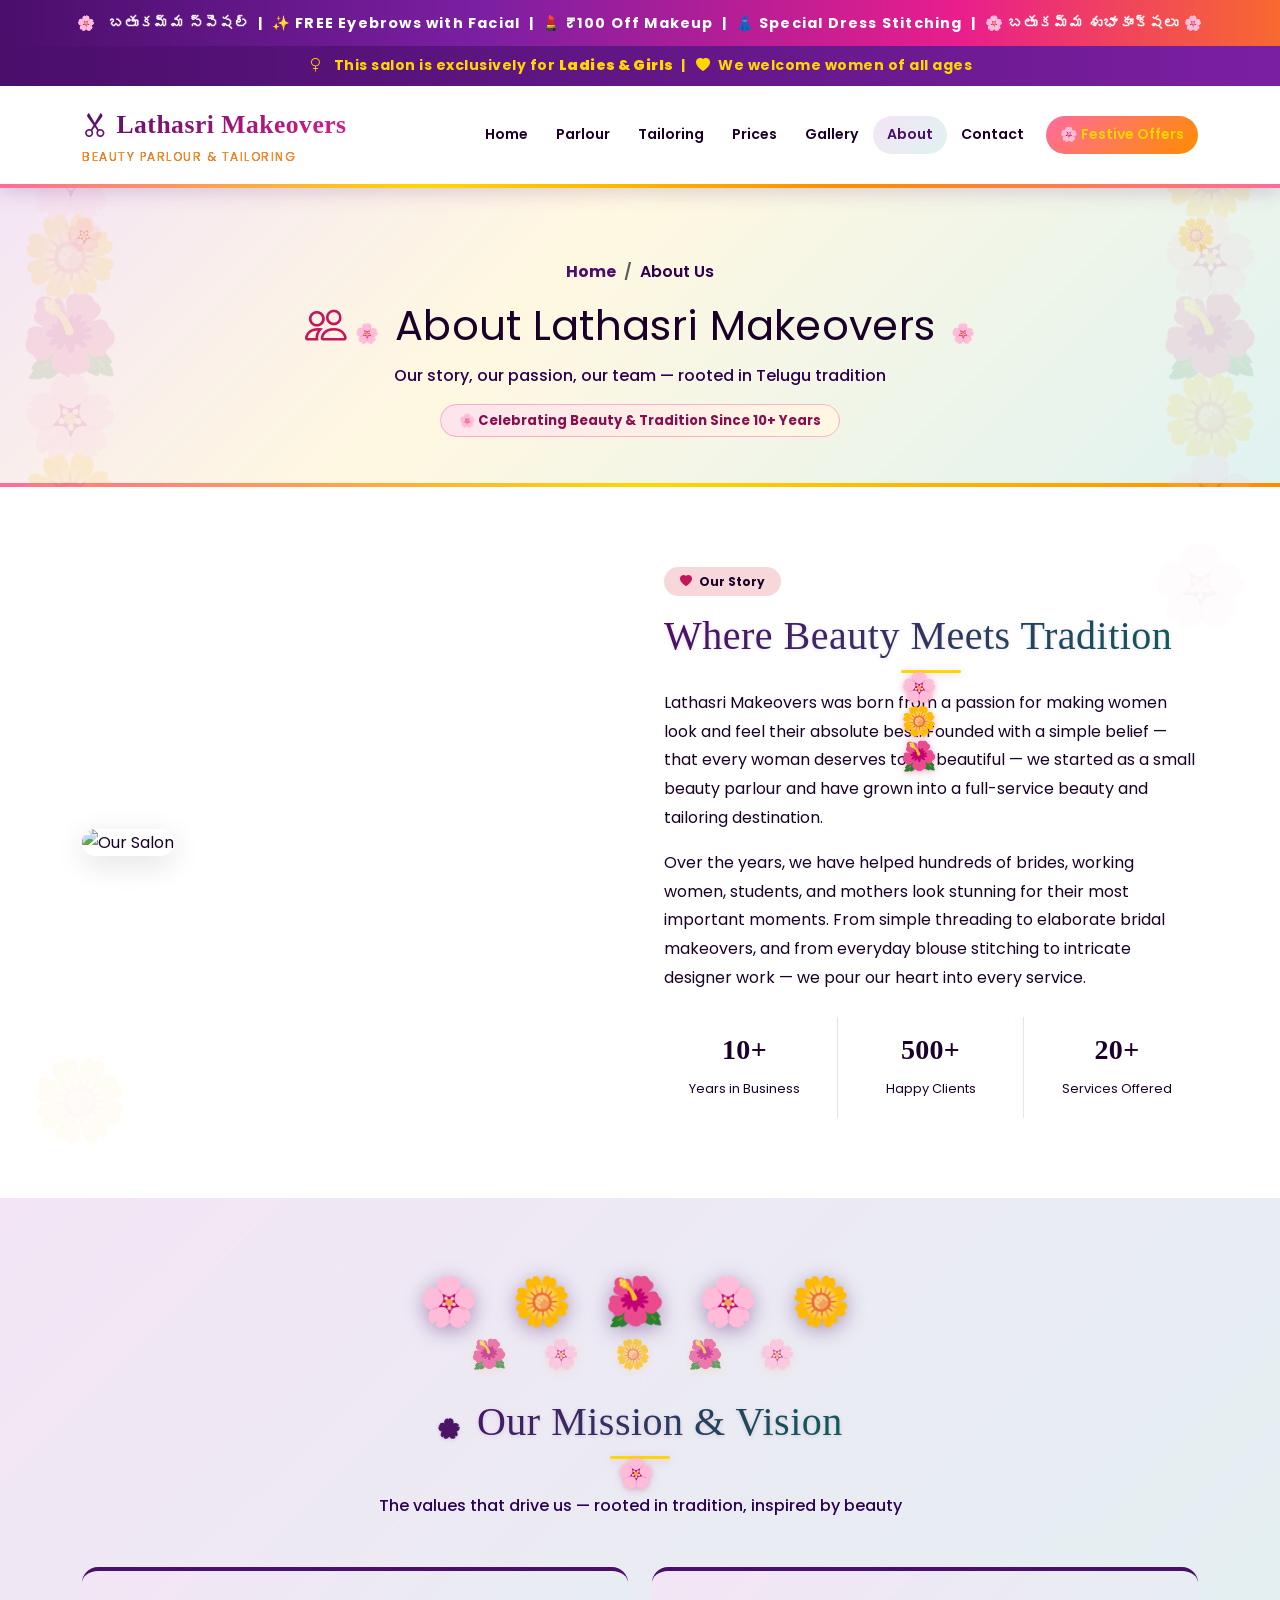
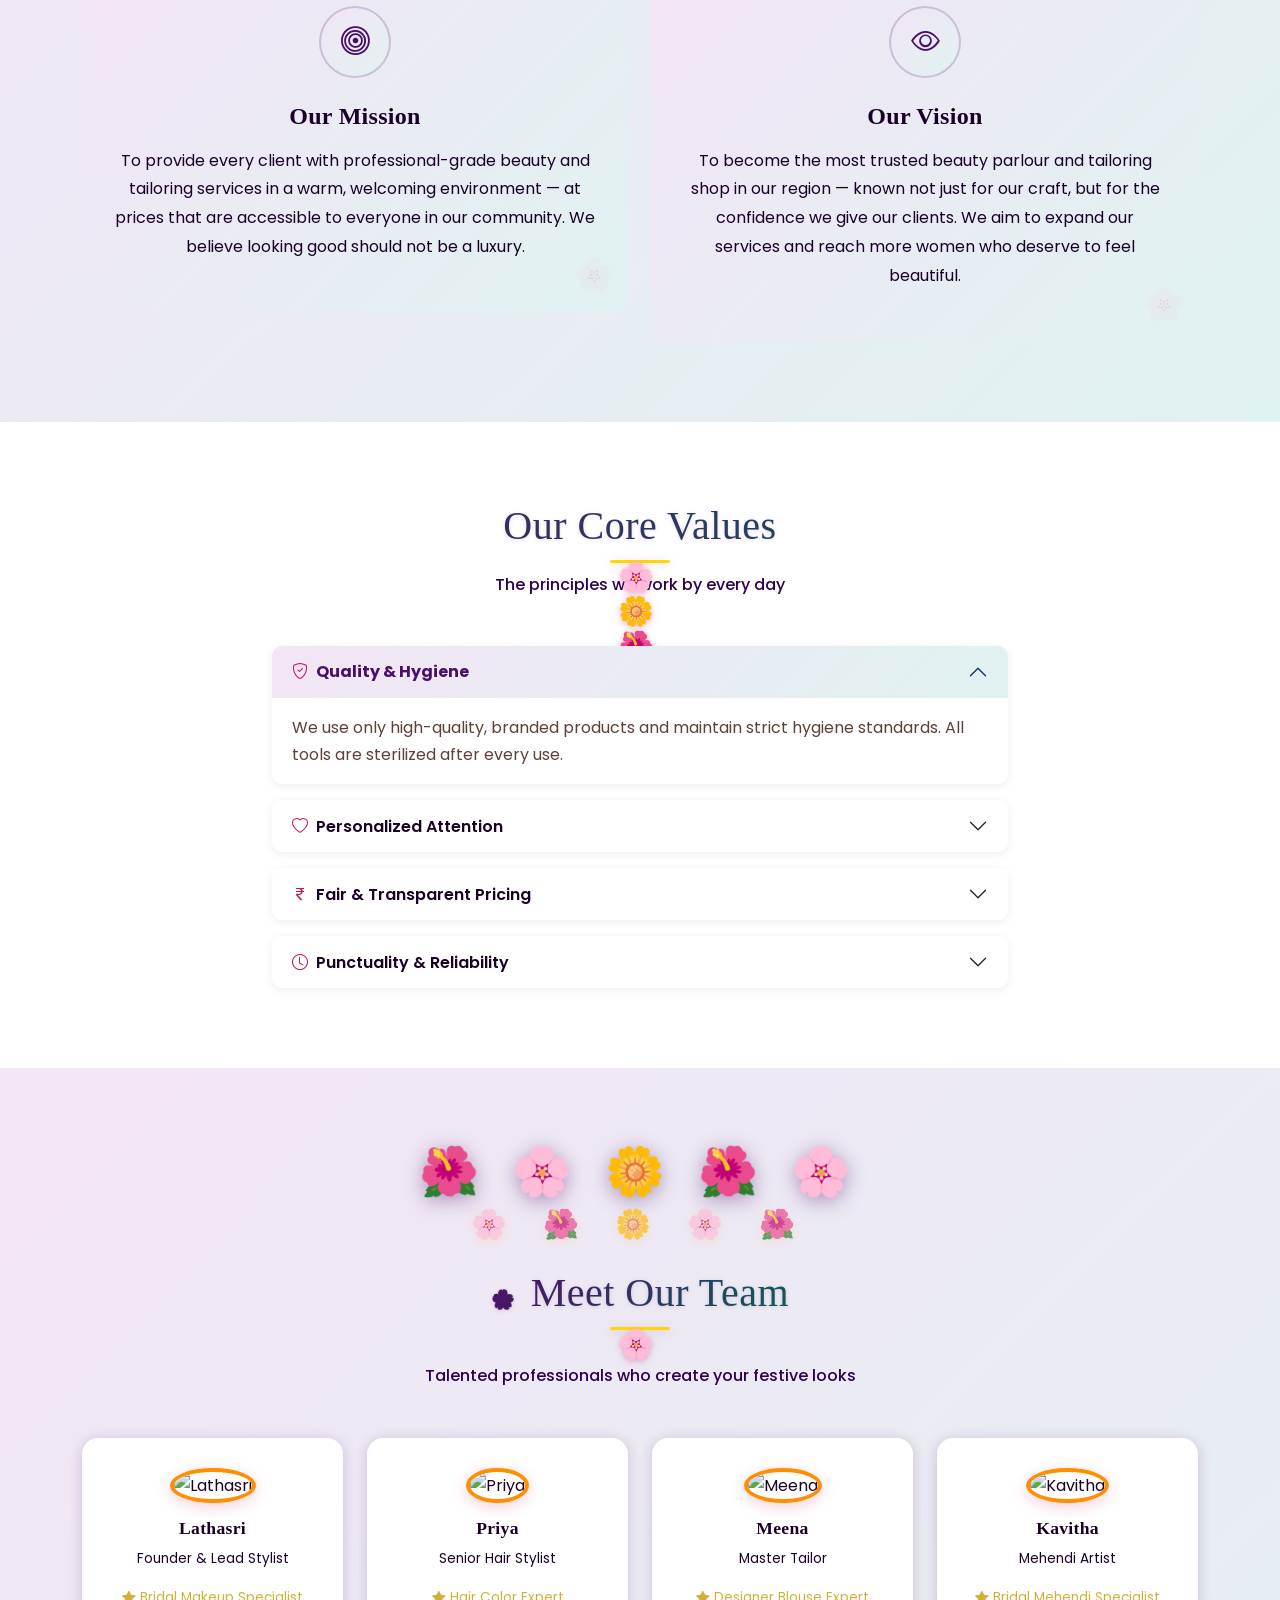
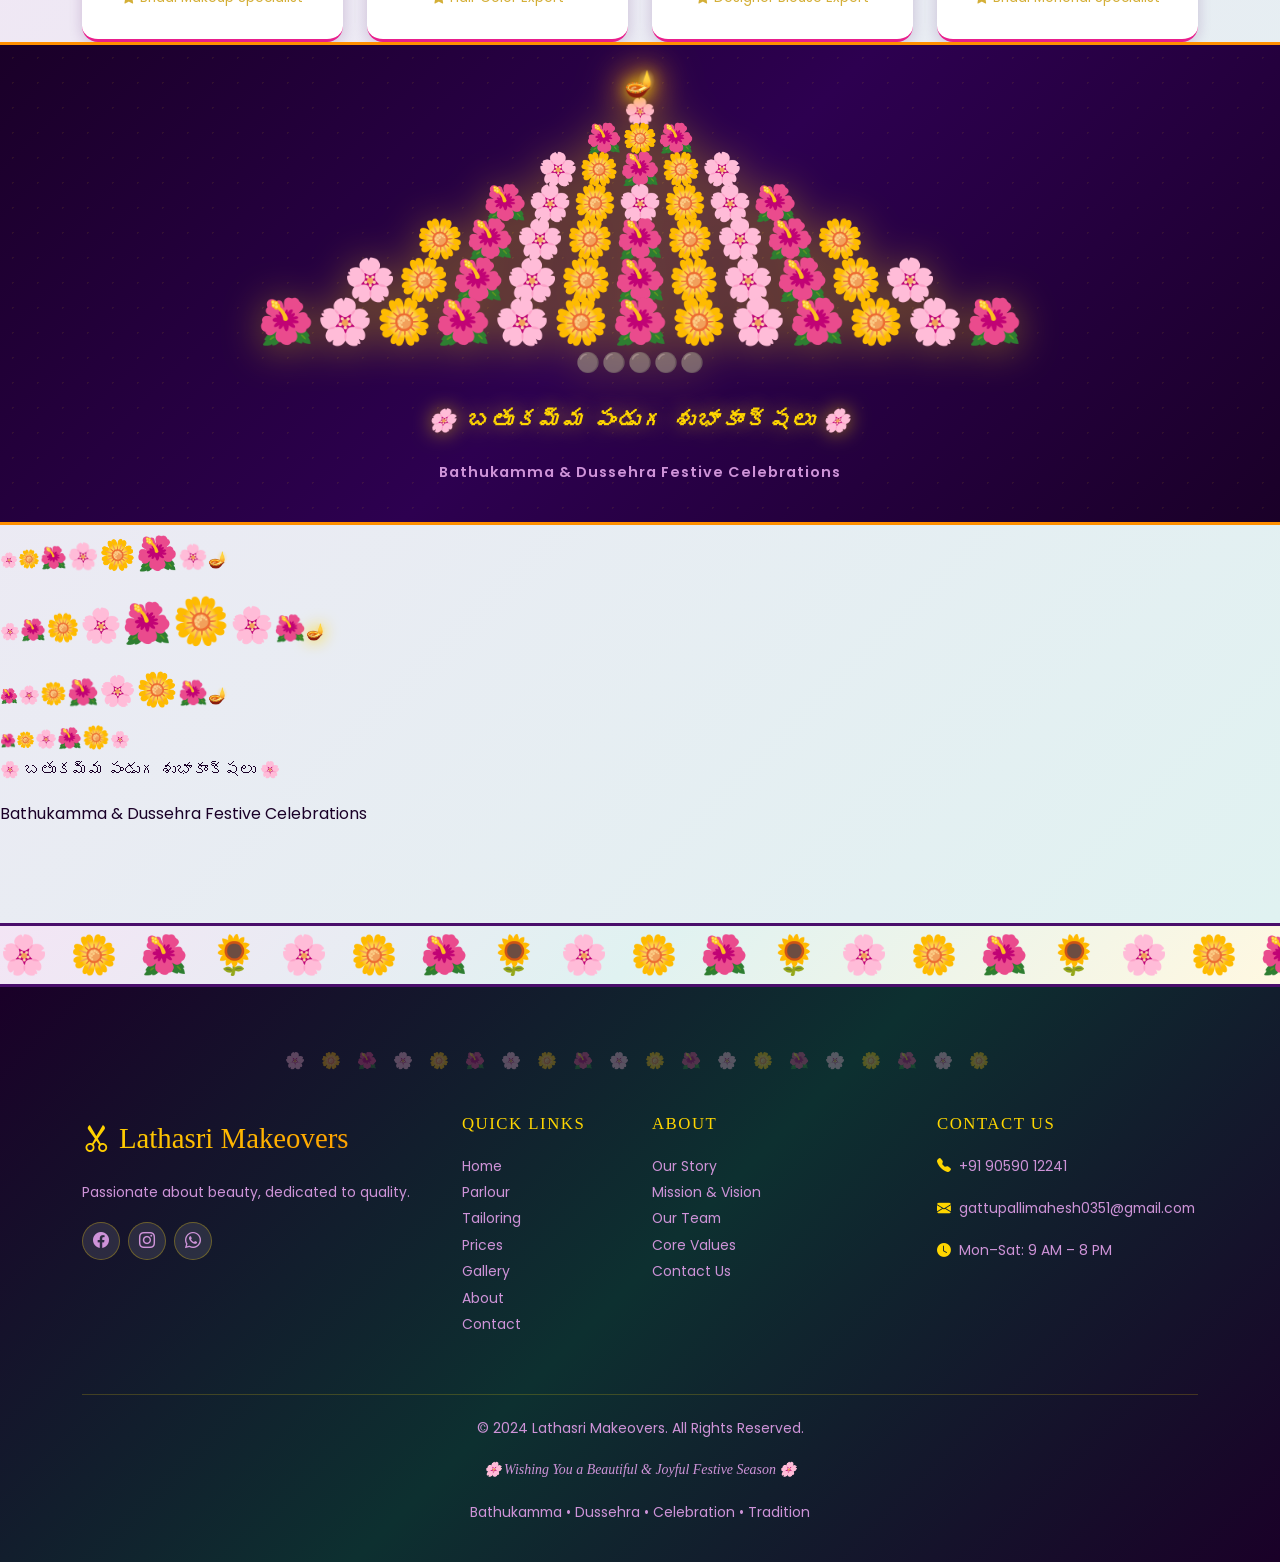
==== commit ded861ce: "Cute compact Bathukamma — 4 layers, smaller flowers, reduced padding" ====
--- a/about.html
+++ b/about.html
@@ -328,3 +328,4 @@
 
 
 
+
--- a/css/style.css
+++ b/css/style.css
@@ -3501,6 +3501,7 @@
   background: linear-gradient(135deg, #1A0028 0%, #2D0050 50%, #1A0028 100%) !important;
   border-top: 3px solid var(--bk-marigold) !important;
   border-bottom: 3px solid var(--bk-marigold) !important;
+  padding: 10px 0 !important;
 }
 
 .bathukamma-decor-row .decor-text {
@@ -3703,7 +3704,7 @@
   display: flex;
   flex-direction: column;
   align-items: center;
-  padding: 30px 20px 20px;
+  padding: 16px 20px 12px;
   position: relative;
   z-index: 2;
 }
@@ -3751,10 +3752,10 @@
 }
 
 .bk-diya {
-  font-size: 2.6rem !important;
+  font-size: 1.6rem !important;
   display: block;
   animation: diyaGlow 1.4s ease-in-out infinite !important;
-  filter: drop-shadow(0 0 12px #FFD700) drop-shadow(0 0 25px #FF8F00);
+  filter: drop-shadow(0 0 8px #FFD700) drop-shadow(0 0 16px #FF8F00);
 }
 
 @keyframes diyaGlow {
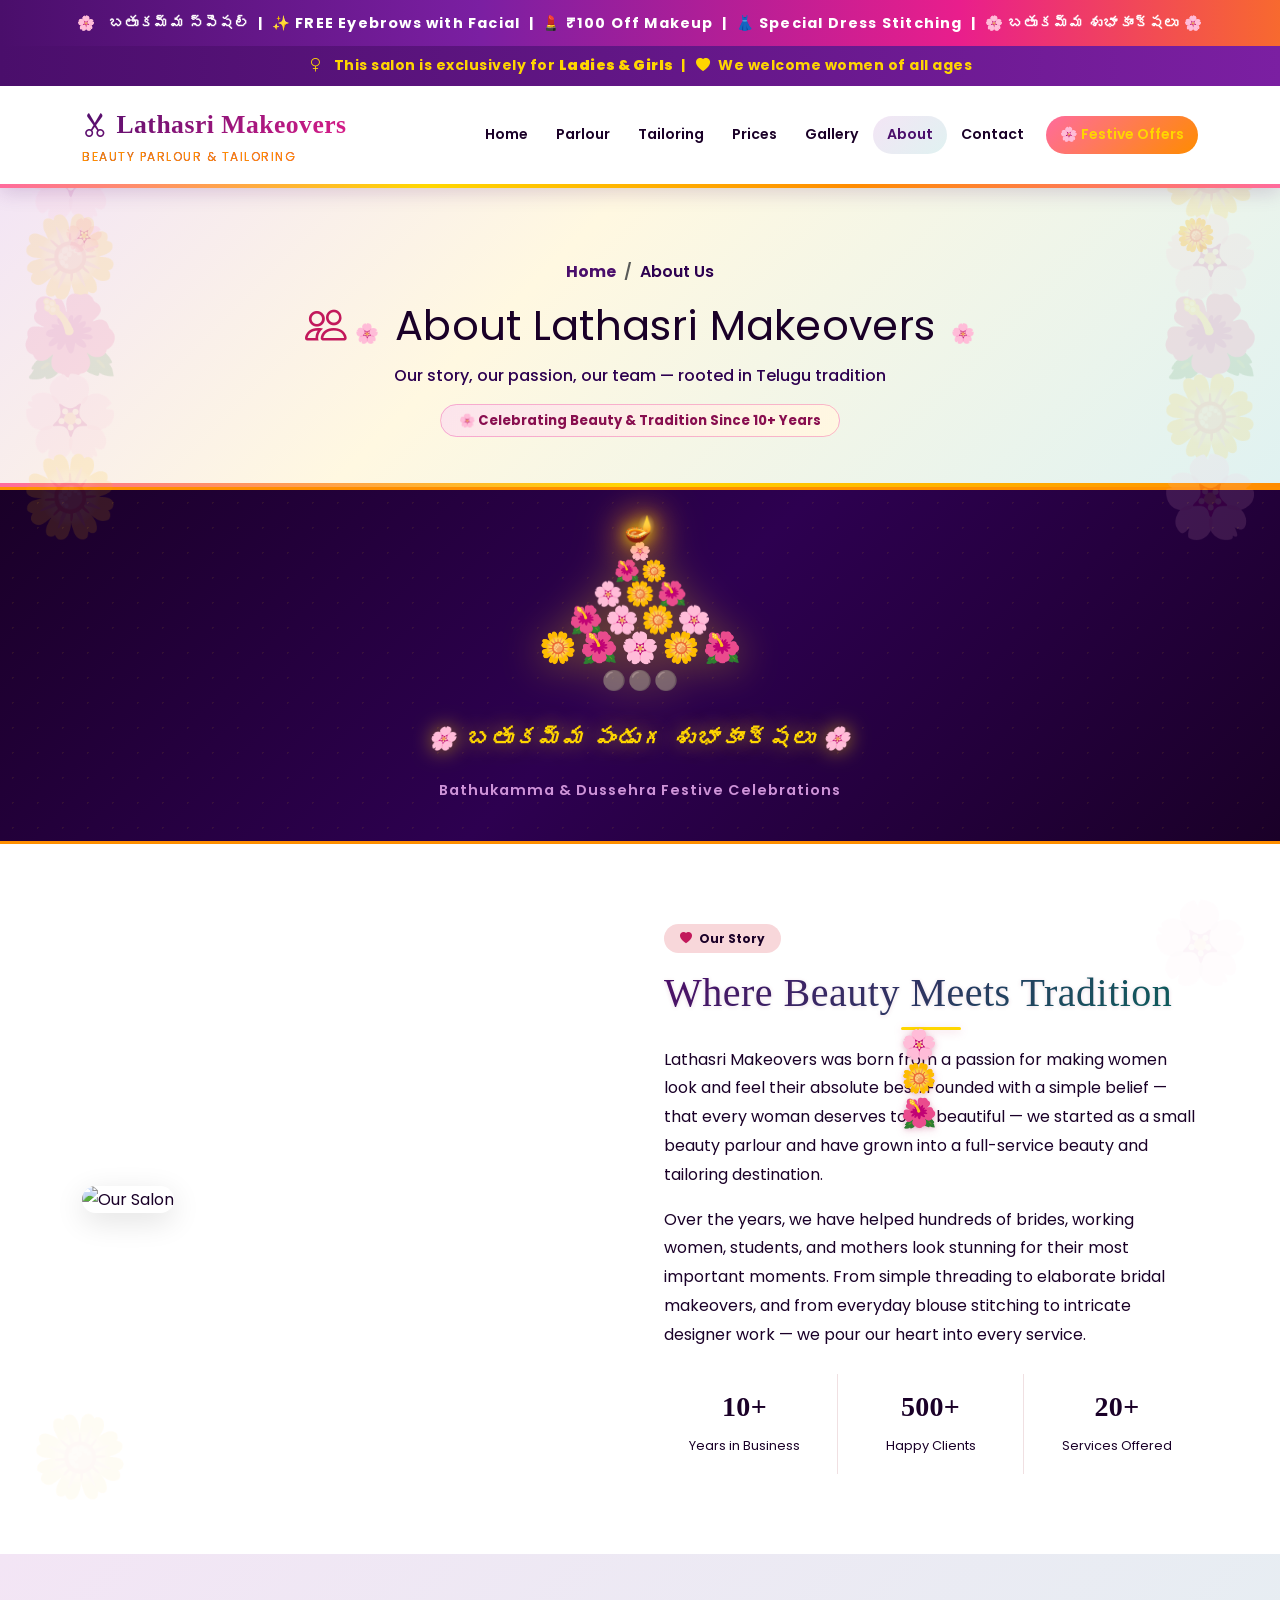
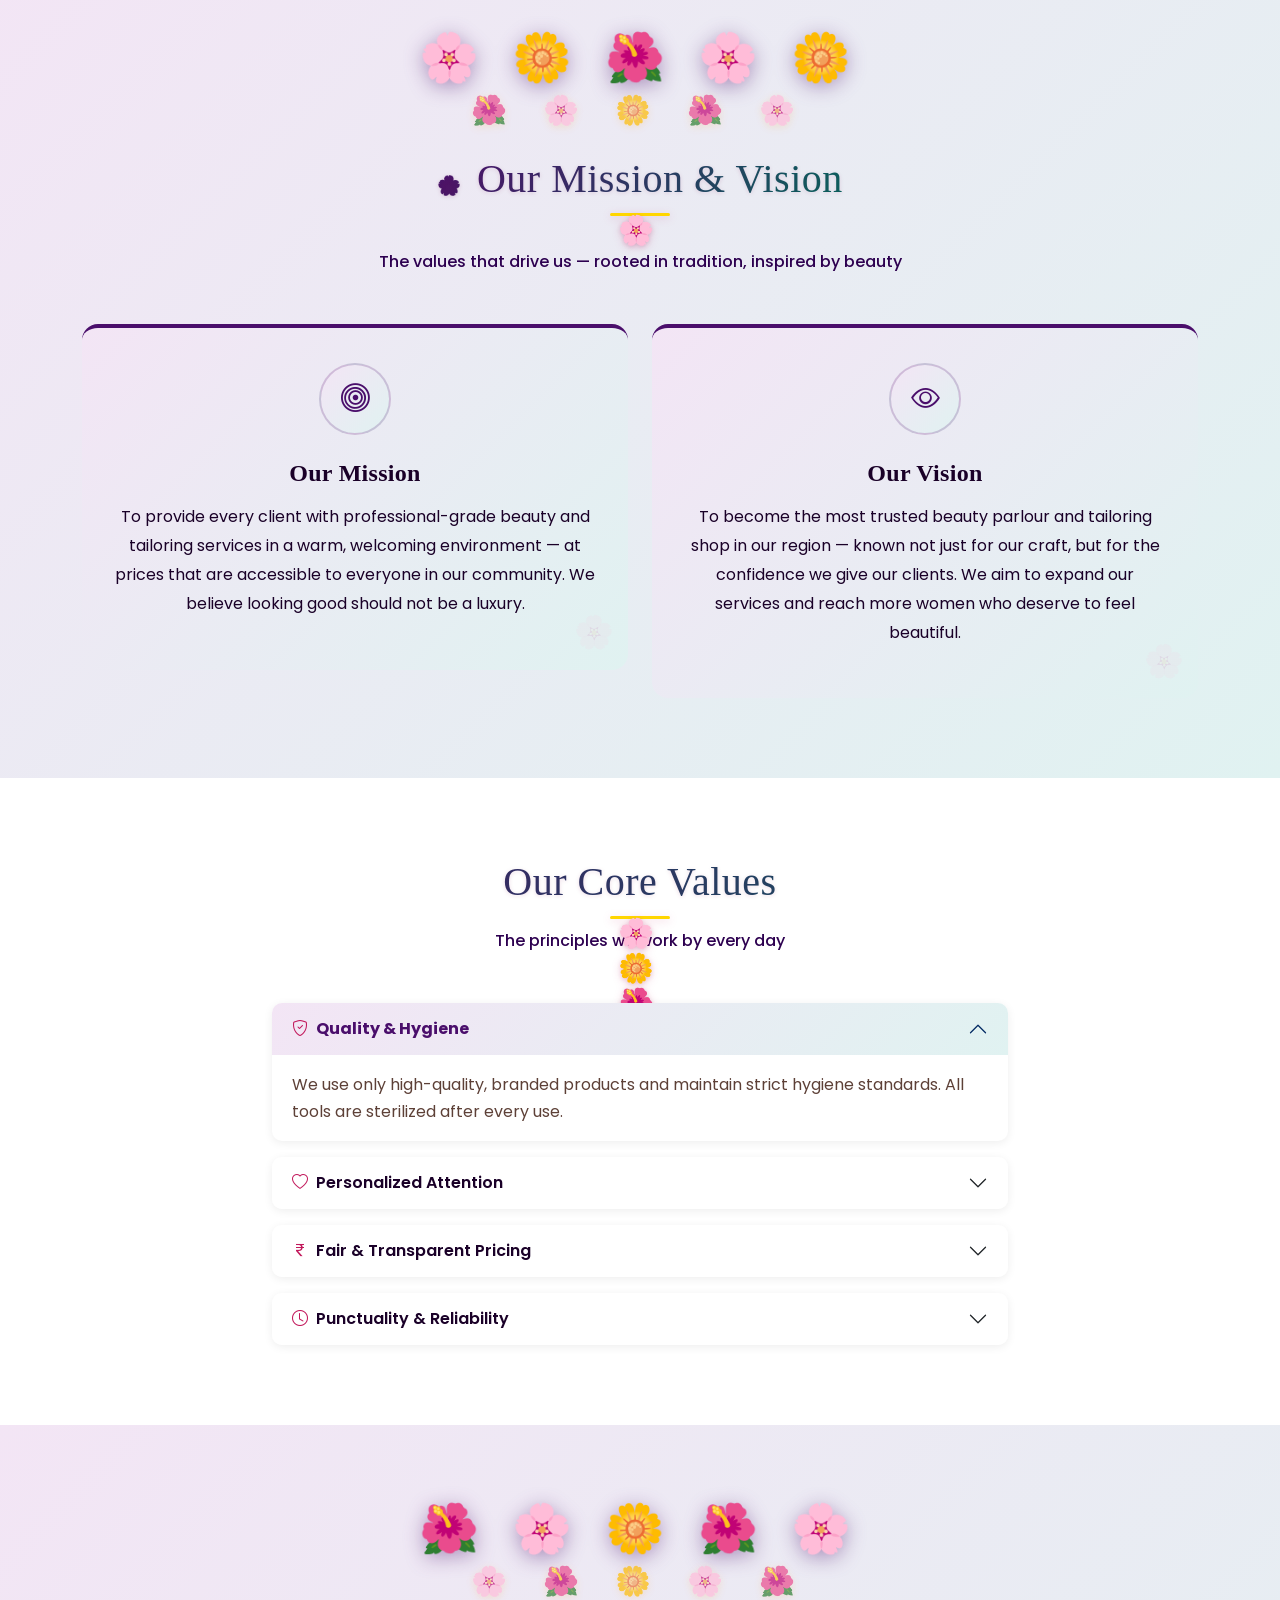
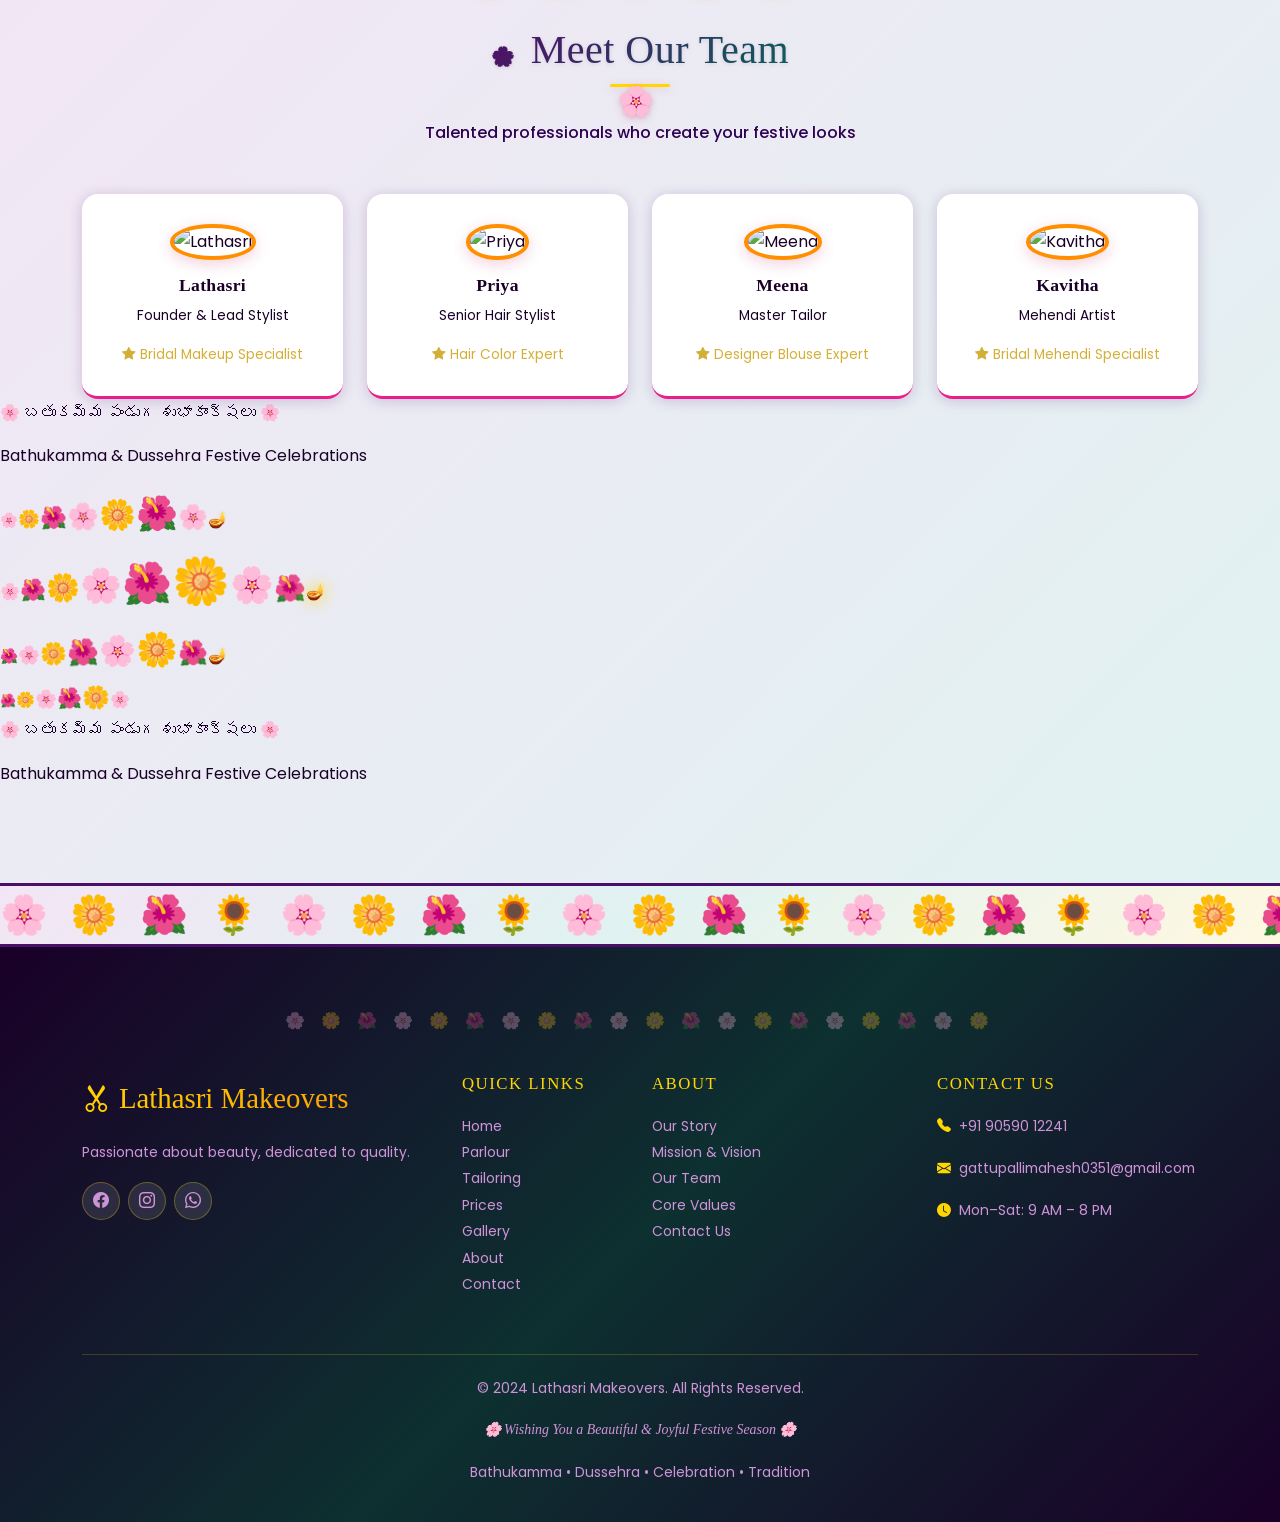
==== commit fd5764fa: "Bathukamma 5-4-3-2-1 step pyramid on all pages — clean single shape" ====
--- a/about.html
+++ b/about.html
@@ -60,6 +60,23 @@
       </div>
     </div>
   </section>
+  <!-- BATHUKAMMA 5-4-3-2-1 PYRAMID -->
+  <div class="bathukamma-decor-row">
+    <div class="bk-shape-wrap">
+      <div class="bk-pyramid">
+        <div class="bk-row bk-row-top"><span class="bk-diya">🪔</span></div>
+        <div class="bk-row" style="--sz:1.1rem;"><span>🌸</span></div>
+        <div class="bk-row" style="--sz:1.3rem;"><span>🌺</span><span>🌼</span></div>
+        <div class="bk-row" style="--sz:1.5rem;"><span>🌸</span><span>🌼</span><span>🌺</span></div>
+        <div class="bk-row" style="--sz:1.7rem;"><span>🌺</span><span>🌸</span><span>🌼</span><span>🌸</span></div>
+        <div class="bk-row" style="--sz:1.9rem;"><span>🌼</span><span>🌺</span><span>🌸</span><span>🌼</span><span>🌺</span></div>
+        <div class="bk-base"><span>🟤</span><span>🟤</span><span>🟤</span></div>
+      </div>
+      <p class="decor-text">🌸 బతుకమ్మ పండుగ శుభాకాంక్షలు 🌸</p>
+      <p class="decor-sub">Bathukamma &amp; Dussehra Festive Celebrations</p>
+    </div>
+  </div>
+
 
   <!-- OUR STORY -->
   <section class="section-padding" style="background:#fff;position:relative;overflow:hidden;">
@@ -266,19 +283,7 @@
       </div>
     </div>
   
-  <div class="bathukamma-decor-row">
-    <div class="bk-shape-wrap">
-      <div class="bk-pyramid">
-        <div class="bk-row bk-row-top"><span class="bk-diya">🪔</span></div>
-        <div class="bk-row" style="--n:1;--sz:1.6rem;"><span>🌸</span></div>
-        <div class="bk-row" style="--n:3;--sz:1.8rem;"><span>🌺</span><span>🌼</span><span>🌺</span></div>
-        <div class="bk-row" style="--n:5;--sz:2rem;"><span>🌸</span><span>🌼</span><span>🌺</span><span>🌼</span><span>🌸</span></div>
-        <div class="bk-row" style="--n:7;--sz:2.2rem;"><span>🌺</span><span>🌸</span><span>🌼</span><span>🌸</span><span>🌼</span><span>🌸</span><span>🌺</span></div>
-        <div class="bk-row" style="--n:9;--sz:2.4rem;"><span>🌼</span><span>🌺</span><span>🌸</span><span>🌼</span><span>🌺</span><span>🌼</span><span>🌸</span><span>🌺</span><span>🌼</span></div>
-        <div class="bk-row" style="--n:11;--sz:2.6rem;"><span>🌸</span><span>🌼</span><span>🌺</span><span>🌸</span><span>🌼</span><span>🌺</span><span>🌼</span><span>🌸</span><span>🌺</span><span>🌼</span><span>🌸</span></div>
-        <div class="bk-row" style="--n:13;--sz:2.8rem;"><span>🌺</span><span>🌸</span><span>🌼</span><span>🌺</span><span>🌸</span><span>🌼</span><span>🌺</span><span>🌼</span><span>🌸</span><span>🌺</span><span>🌼</span><span>🌸</span><span>🌺</span></div>
-        <div class="bk-base"><span>🟤</span><span>🟤</span><span>🟤</span><span>🟤</span><span>🟤</span></div>
-      </div>
+  </div>
       <p class="decor-text">🌸 బతుకమ్మ పండుగ శుభాకాంక్షలు 🌸</p>
       <p class="decor-sub">Bathukamma &amp; Dussehra Festive Celebrations</p>
     </div>
@@ -329,3 +334,6 @@
 
 
 
+
+
+
